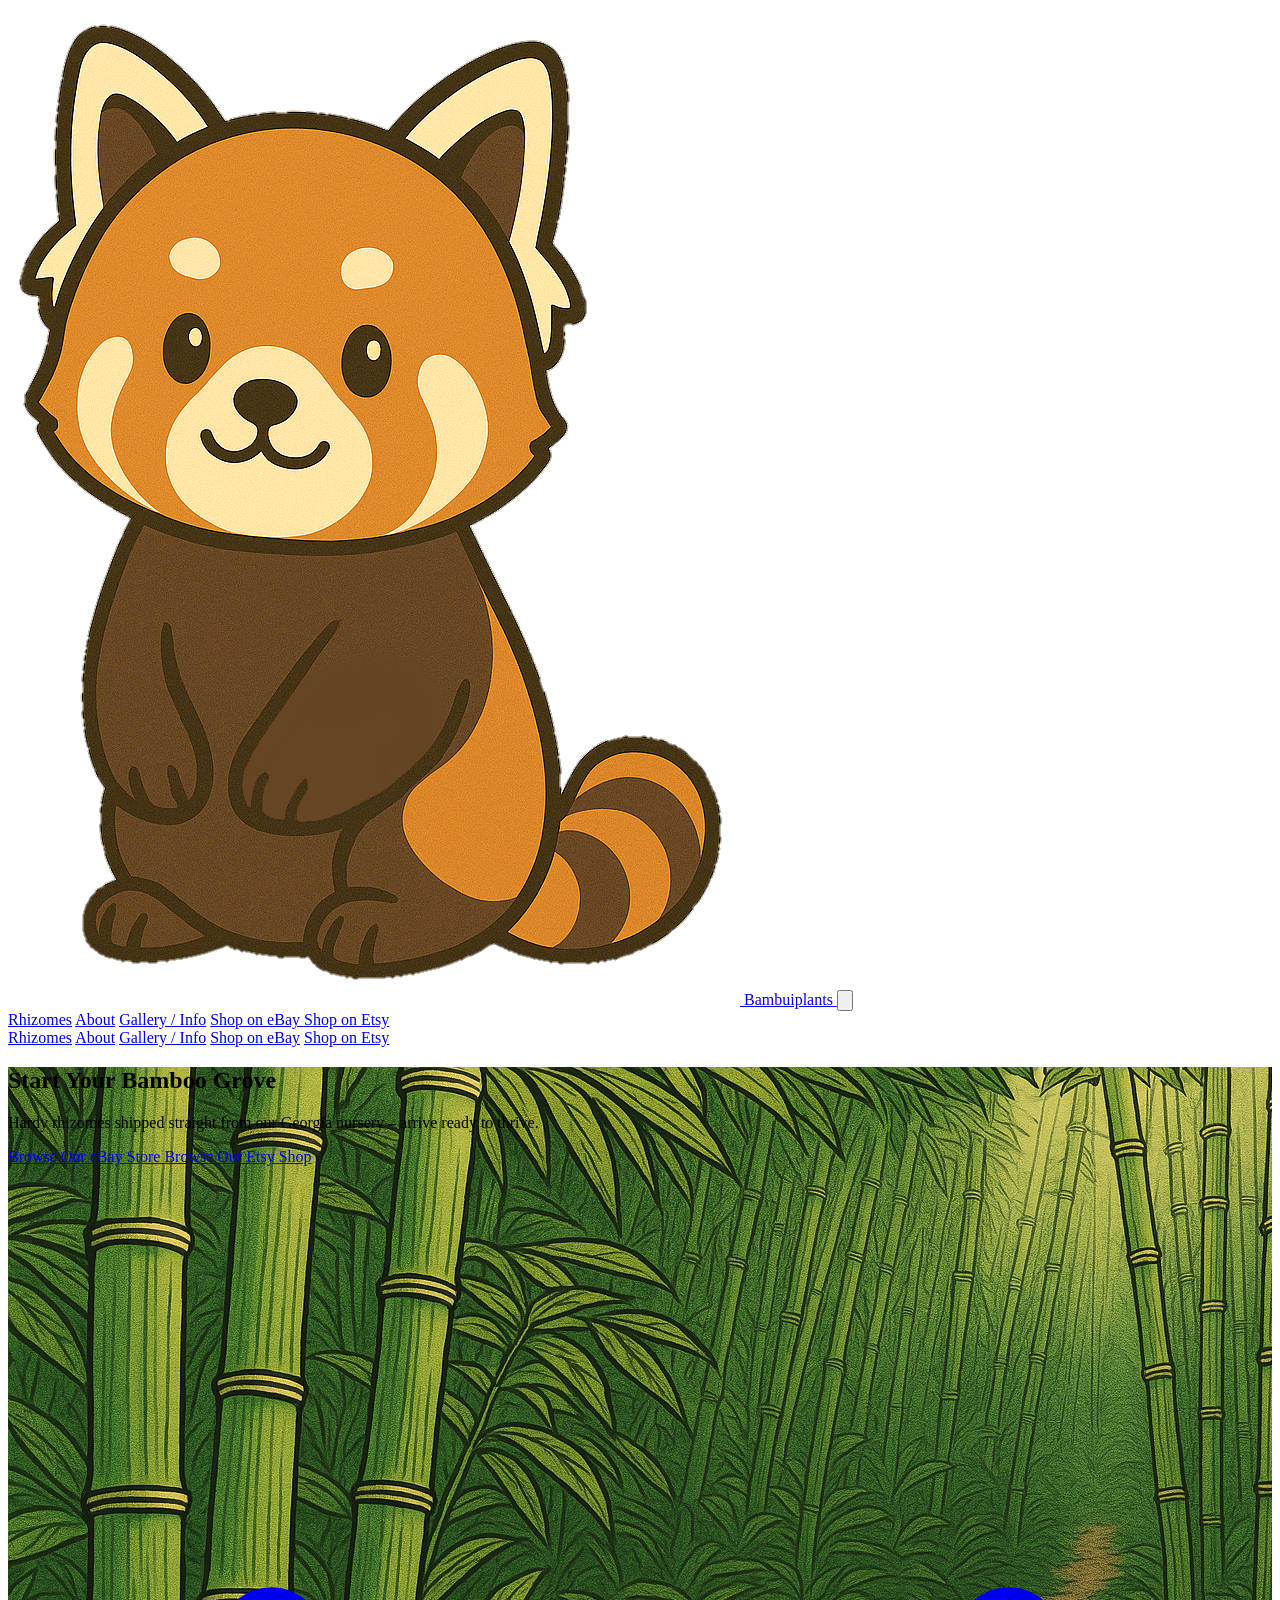
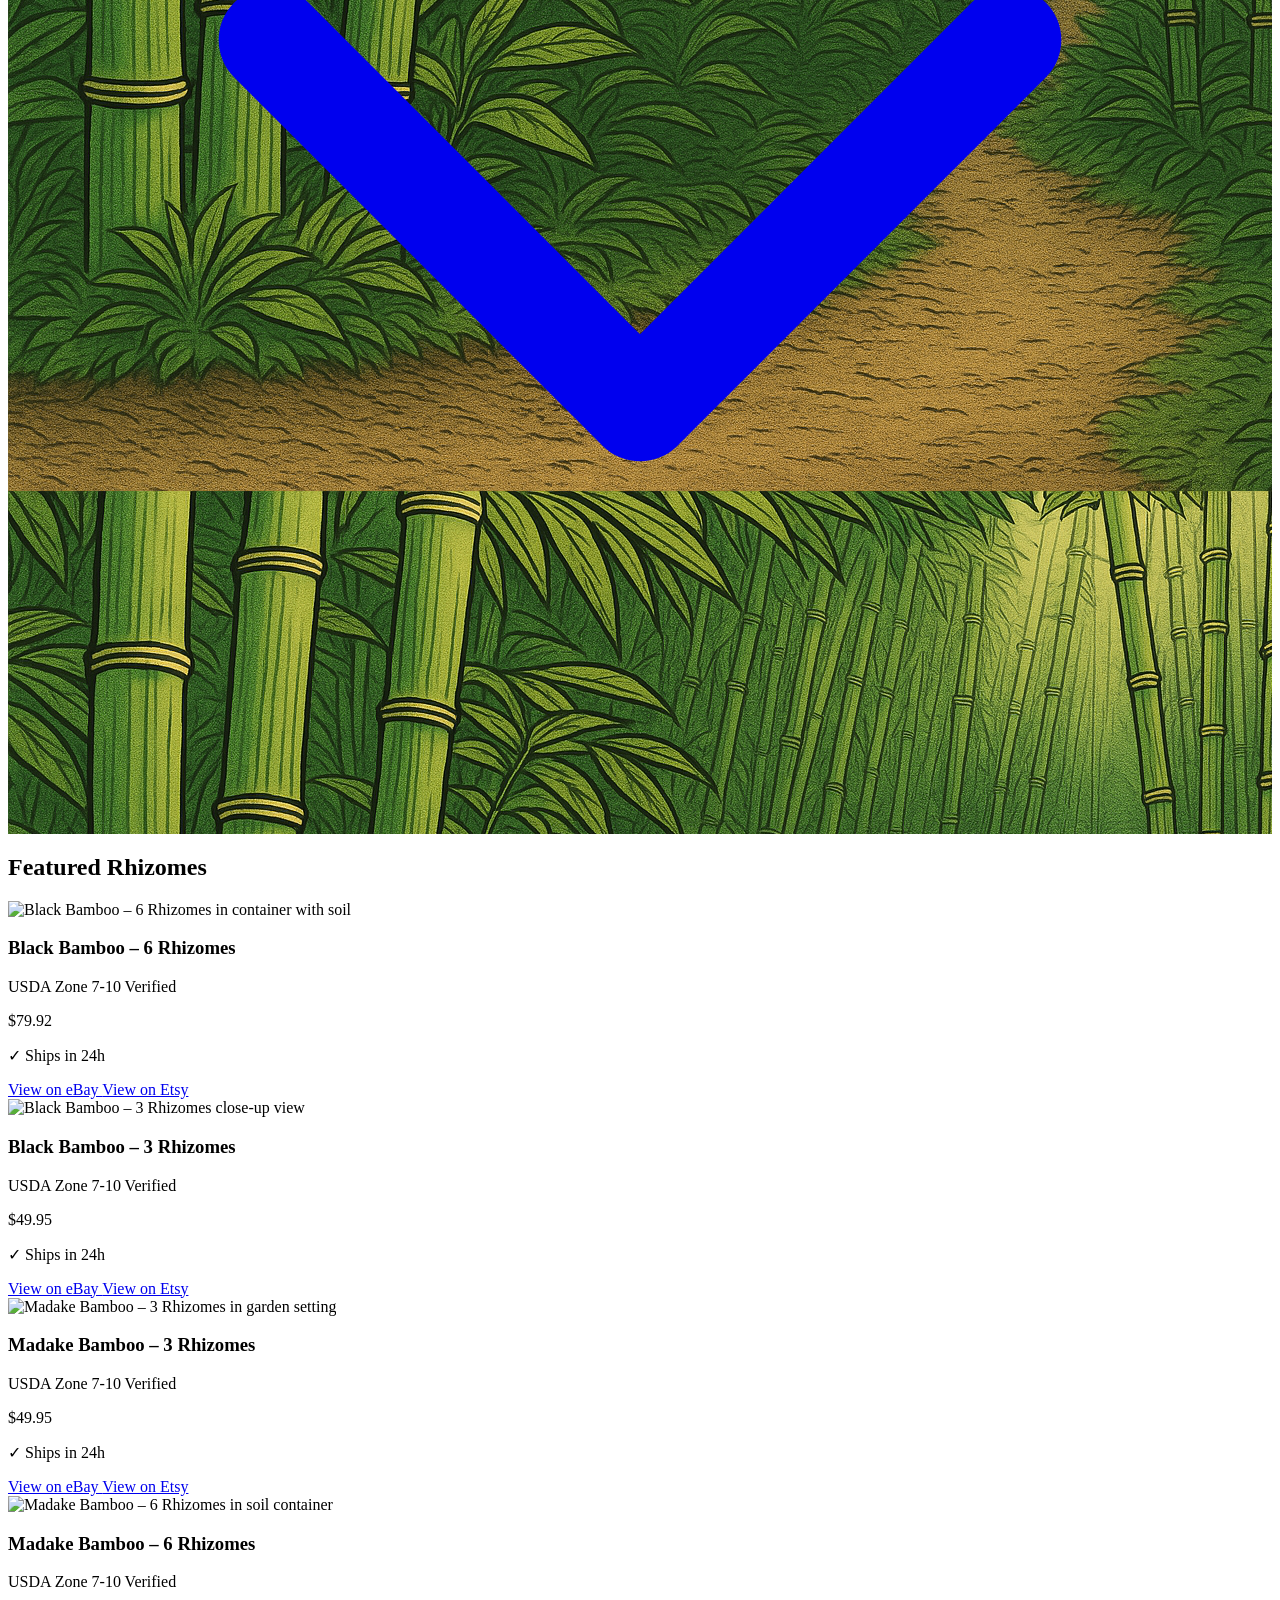
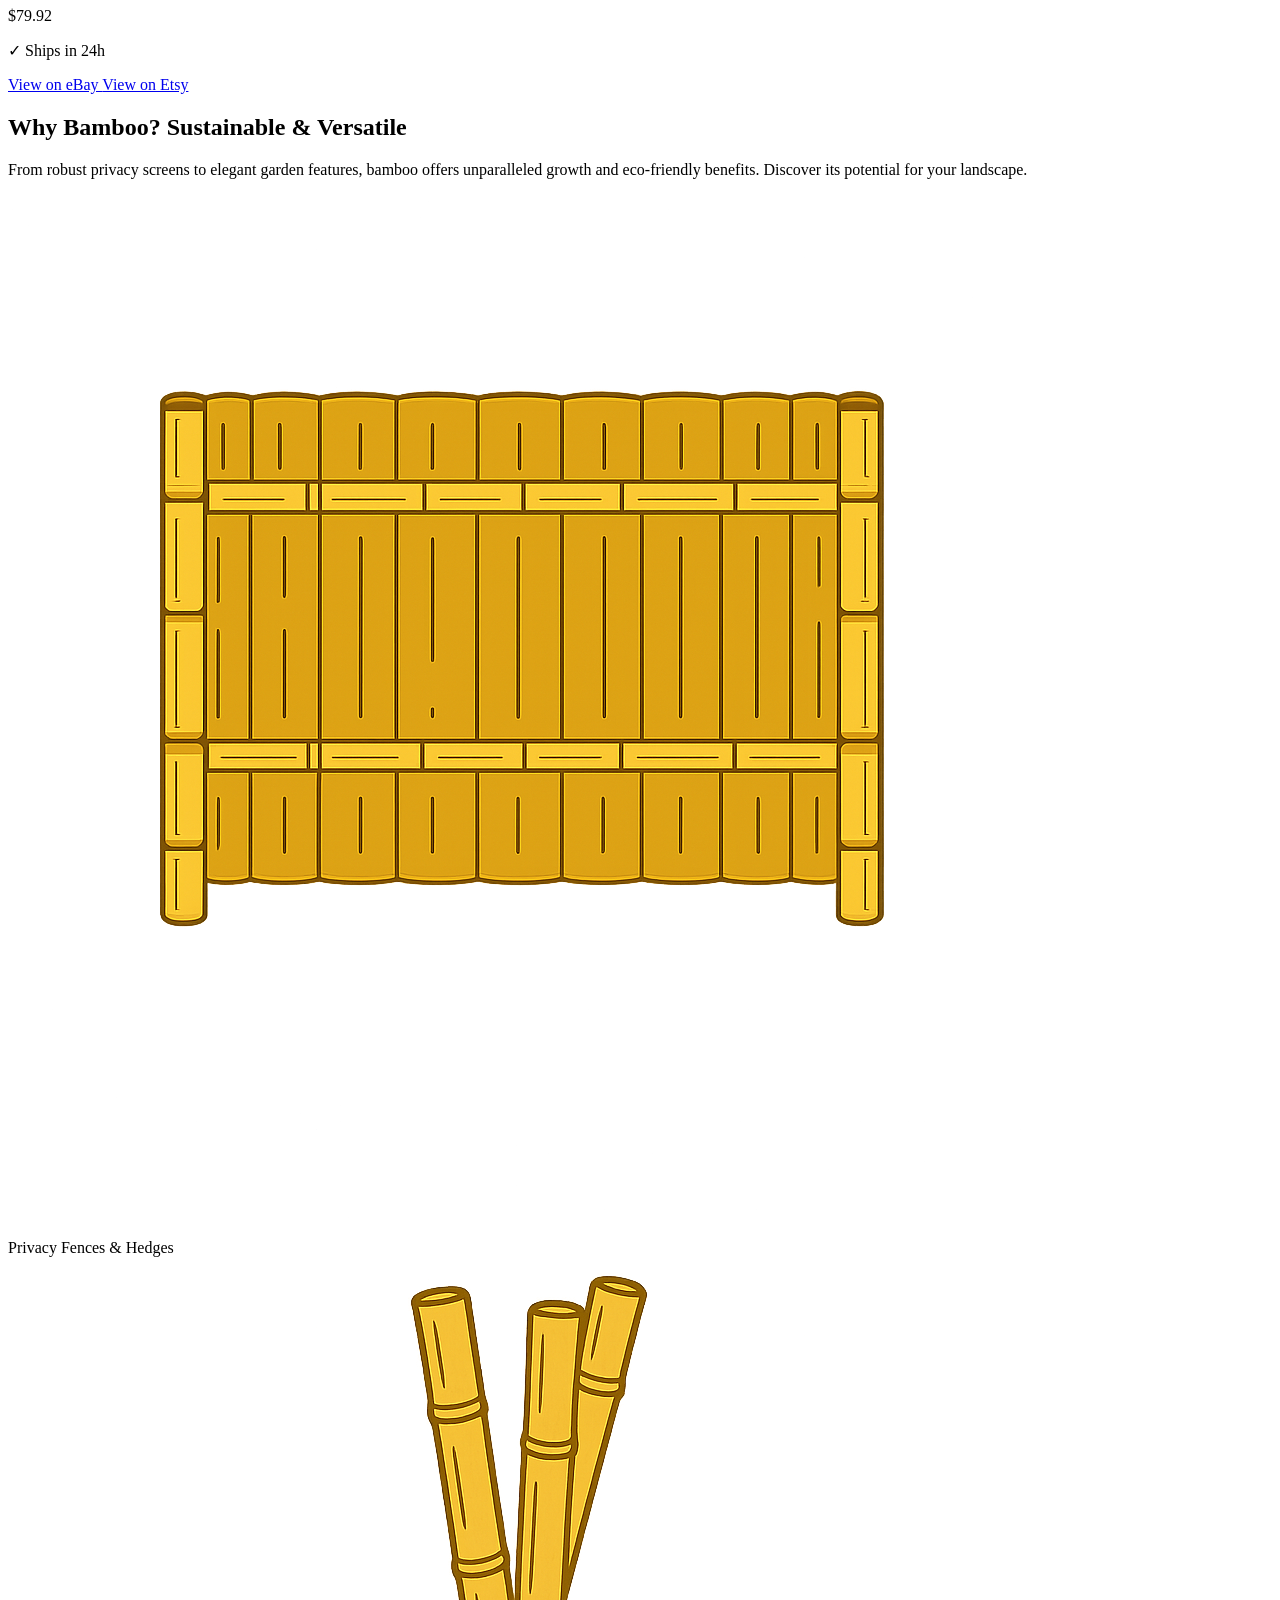
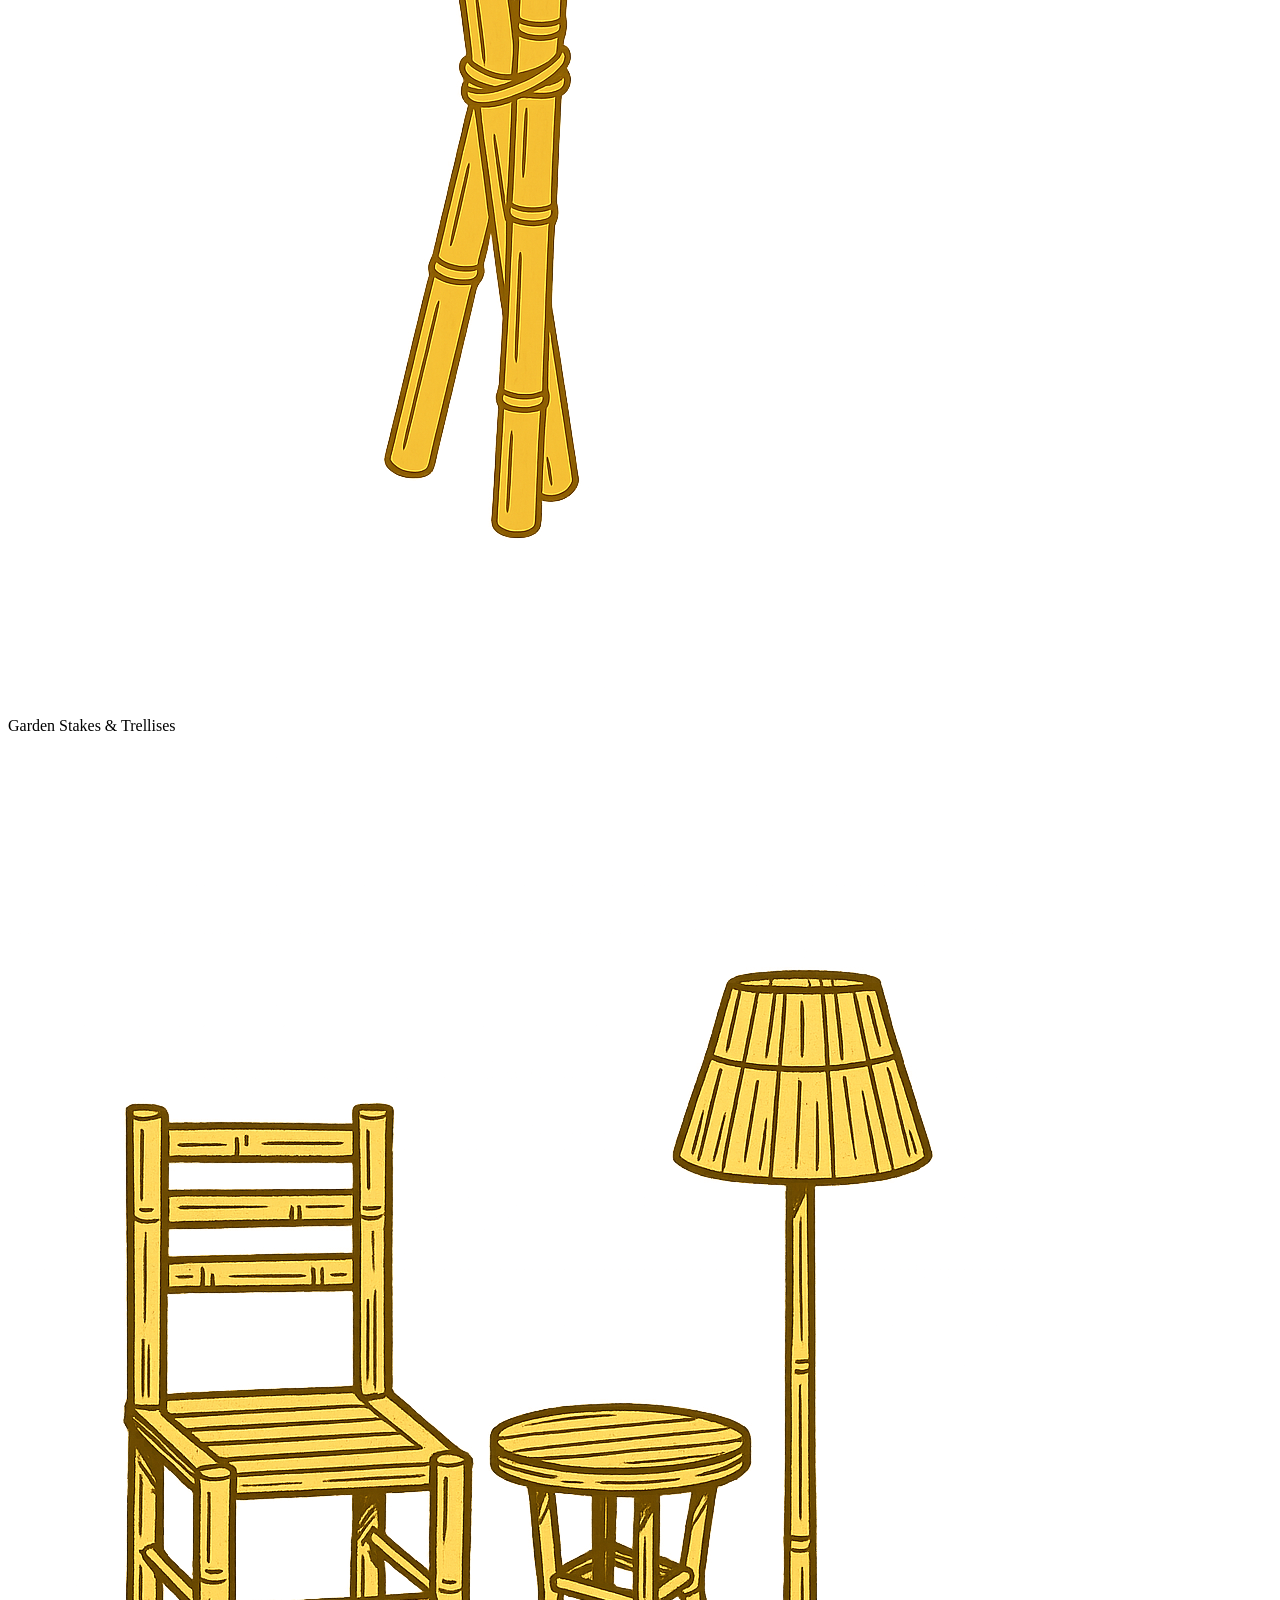
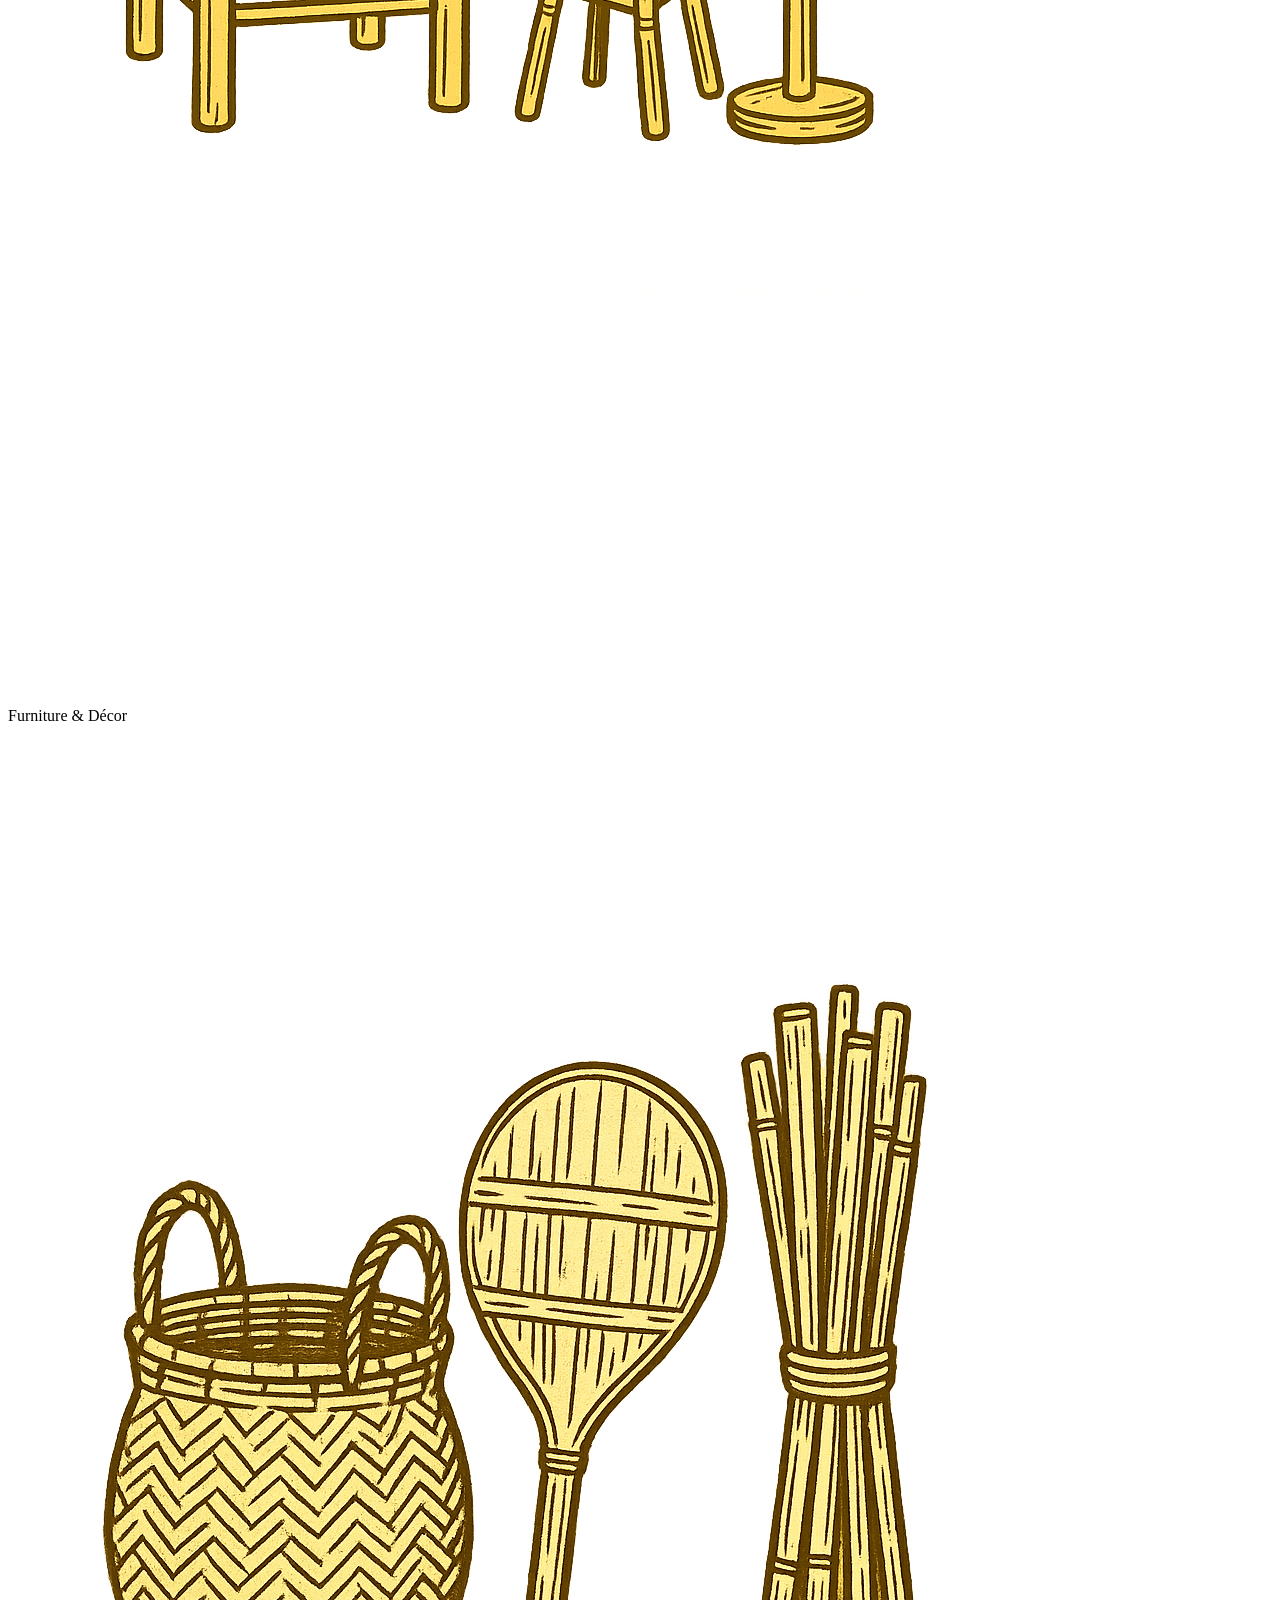
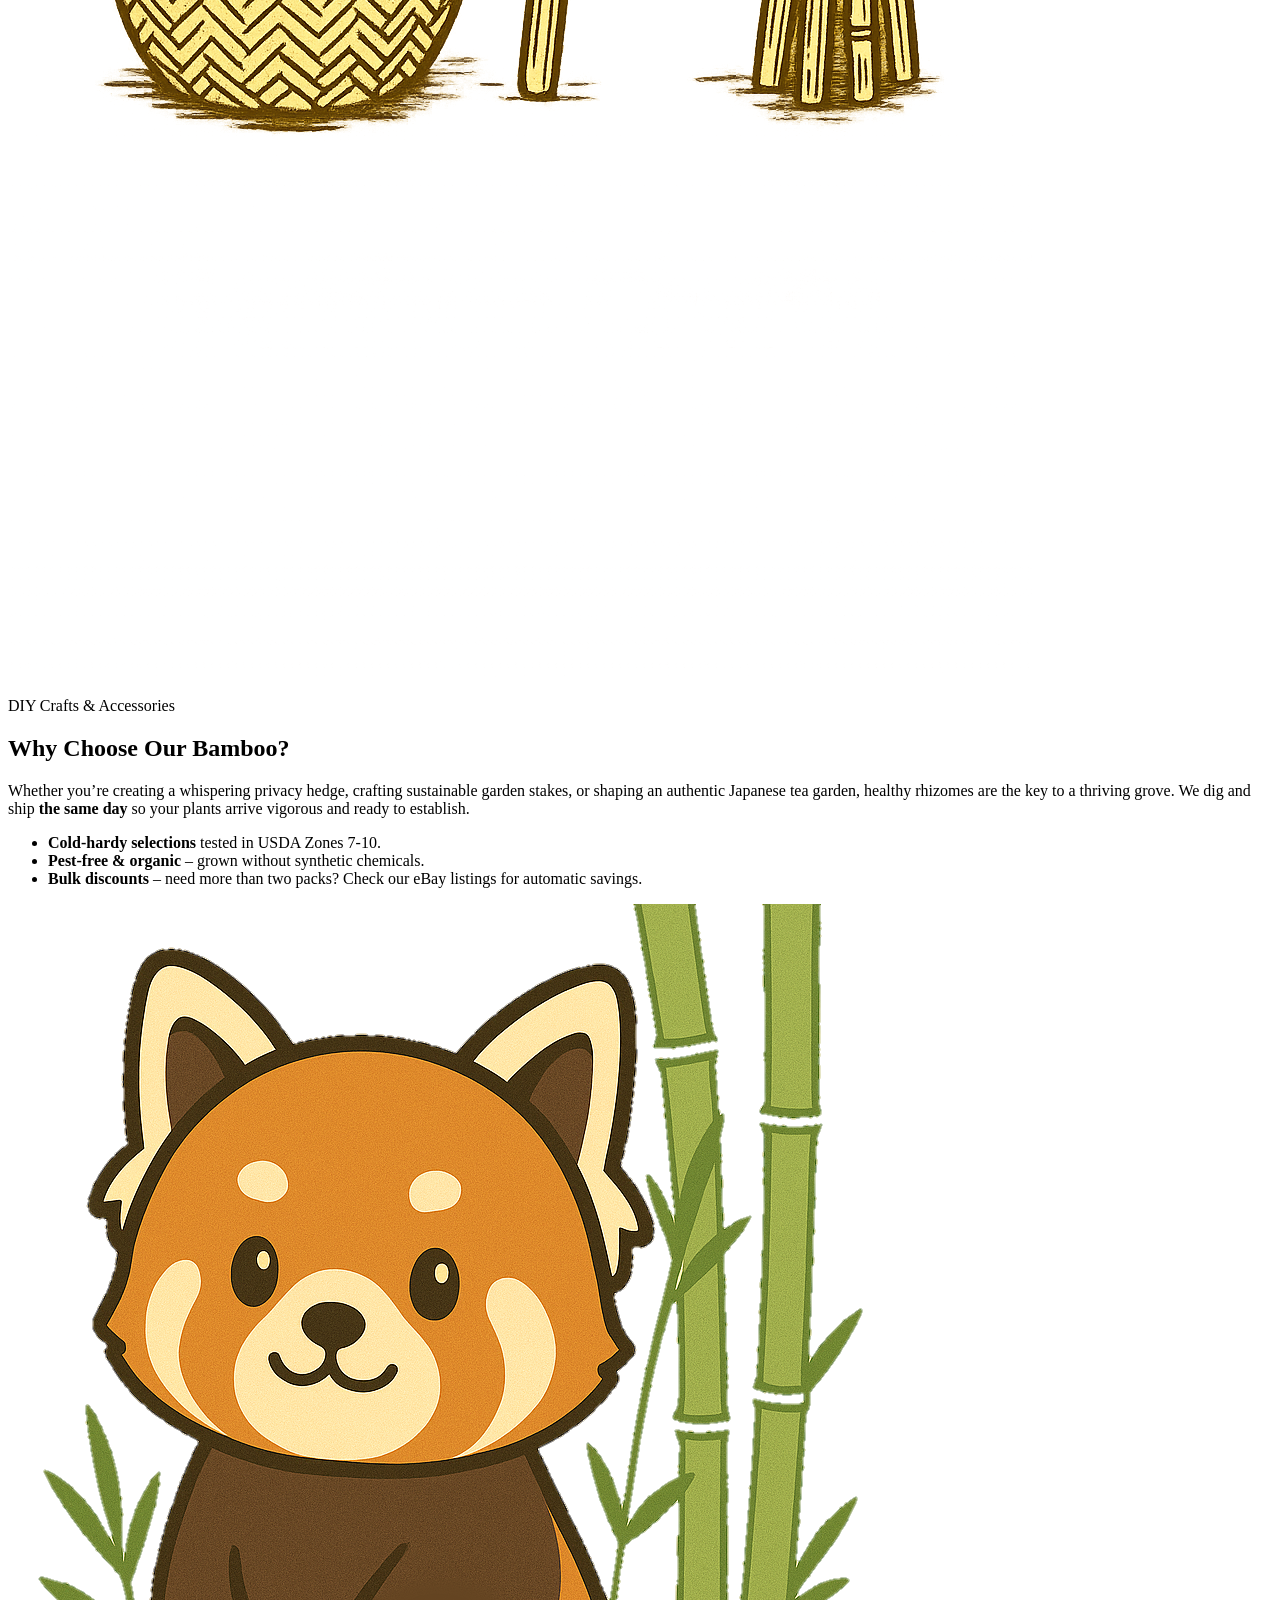
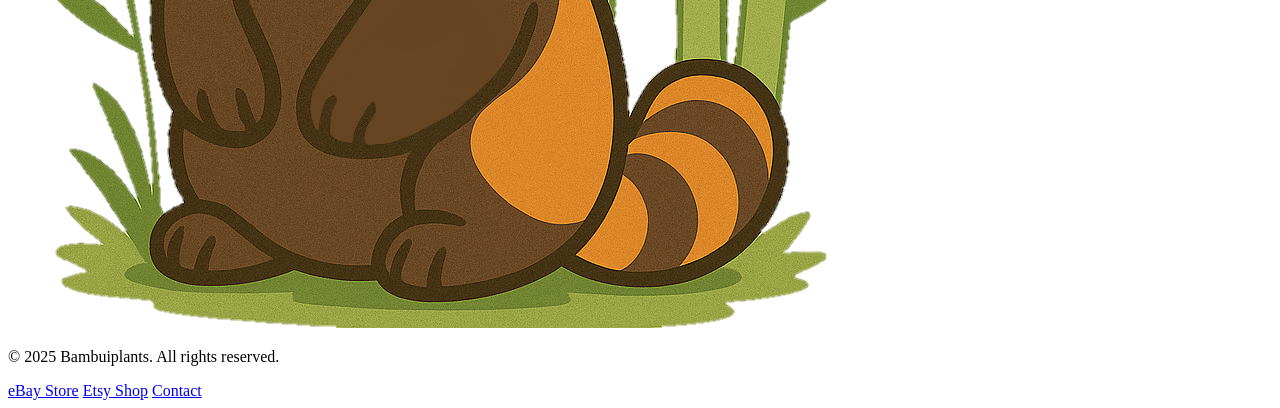
==== index.html @ 12755c75 "feat: Implement Back-to-Top, Mobile Nav, and UI/UX enhancements" ====
<!DOCTYPE html>
<html lang="en">
<head>
  <meta charset="UTF-8" />
  <meta name="viewport" content="width=device-width, initial-scale=1.0" />
  <title>Bambuiplants – Live Bamboo Rhizomes for Sale</title>
  <meta name="description" content="Buy cold-hardy Madake & Black Bamboo rhizomes direct from our Georgia nursery. Fast shipping, healthy plants, and expert growing tips." />
  <!-- Open Graph / SEO -->
  <meta property="og:title" content="Bambuiplants – Live Bamboo Plants" />
  <meta property="og:description" content="Shop our eBay store for fresh, healthy bamboo rhizomes and start your backyard grove." />
  <meta property="og:image" content="images/bamboohero.png" />
  <meta property="og:url" content="https://bambuiplants.com" />
  <!-- Tailwind CDN -->
  <script src="https://cdn.tailwindcss.com"></script>
  <!-- Google tag (gtag.js) -->
  <script async src="https://www.googletagmanager.com/gtag/js?id=G-WN4MCL9LML"></script>
  <script>
    window.dataLayer = window.dataLayer || [];
    function gtag(){dataLayer.push(arguments);}
    gtag('js', new Date());

    gtag('config', 'G-WN4MCL9LML');
  </script>
  <script type="application/ld+json">
  {
    "@context": "https://schema.org",
    "@type": "FAQPage",
    "mainEntity": [
      {
        "@type": "Question",
        "name": "What makes your bamboo selections cold-hardy?",
        "acceptedAnswer": {
          "@type": "Answer",
          "text": "Our bamboo selections are tested in USDA Zones 7-10, ensuring they can withstand cooler temperatures typical of these regions."
        }
      },
      {
        "@type": "Question",
        "name": "Is your bamboo grown organically?",
        "acceptedAnswer": {
          "@type": "Answer",
          "text": "Yes, our bamboo is pest-free and organic, grown without synthetic chemicals."
        }
      },
      {
        "@type": "Question",
        "name": "Do you offer bulk discounts?",
        "acceptedAnswer": {
          "@type": "Answer",
          "text": "Yes, if you need more than two packs, check our eBay listings for automatic savings."
        }
      },
      {
        "@type": "Question",
        "name": "How quickly do you ship?",
        "acceptedAnswer": {
          "@type": "Answer",
          "text": "We dig and ship the same day so your plants arrive vigorous and ready to establish."
        }
      }
    ]
  }
  </script>
  <style>
    html {
      scroll-behavior: smooth;
    }
    .fade-in-section {
      opacity: 0;
      transform: translateY(20px);
      transition: opacity 0.6s ease-out, transform 0.6s ease-out;
    }
    .fade-in-section.is-visible {
      opacity: 1;
      transform: translateY(0);
    }
    /* Back to Top button styles */
    #back-to-top {
      display: none;
      position: fixed;
      bottom: 2rem;
      right: 2rem;
      background: #34d399; /* green-400 */
      color: #fff;
      padding: 0.75rem;
      border-radius: 9999px;
      cursor: pointer;
      box-shadow: 0 4px 6px rgba(0,0,0,0.1);
      transition: transform 0.2s;
    }
    #back-to-top:hover {
      transform: scale(1.1);
    }
  </style>
</head>
<body class="font-sans text-gray-800">
  <!-- Header & Navigation -->
  <header class="bg-green-900 text-white">
    <div class="max-w-7xl mx-auto flex items-center justify-between px-6 py-4">
      <a href="/" class="flex items-center gap-3 hover:opacity-80 transition-opacity">
        <img src="images/bambuiplants-redpanda.png" alt="Bambuiplants Logo" class="h-10 w-auto" />
        <span class="text-2xl font-extrabold tracking-wide">Bambuiplants</span>
      </a>
      <!-- Mobile menu button -->
      <button id="mobile-menu-btn" class="md:hidden focus:outline-none">
        <svg class="h-8 w-8" xmlns="http://www.w3.org/2000/svg" fill="none" viewBox="0 0 24 24" stroke="currentColor">
          <path stroke-linecap="round" stroke-linejoin="round" stroke-width="2" d="M4 6h16M4 12h16M4 18h16" />
        </svg>
      </button>
      <nav id="nav-links" class="space-x-6 hidden md:flex">
        <a href="#products" class="hover:text-yellow-300">Rhizomes</a>
        <a href="#about" class="hover:text-yellow-300">About</a>
        <a href="#why" class="hover:text-yellow-300">Gallery / Info</a>
        <!-- eBay Store Link -->
        <a href="https://www.ebay.com/usr/bambuiplants" target="_blank" rel="noopener"
           class="inline-block bg-yellow-300 text-black px-4 py-2 rounded-lg font-semibold shadow hover:bg-yellow-400 transition transform hover:scale-105 duration-200">
          Shop on eBay
        </a>
        <!-- Etsy Shop Link -->
        <a href="https://www.etsy.com/shop/BambuiPlants" target="_blank" rel="noopener"
           class="inline-block bg-orange-500 text-white px-4 py-2 rounded-lg font-semibold shadow hover:bg-orange-600 transition transform hover:scale-105 duration-200">
          Shop on Etsy
        </a>
      </nav>
    </div>
    <!-- Mobile nav dropdown -->
    <div id="mobile-nav" class="md:hidden hidden bg-green-800">
      <a href="#products" class="block px-6 py-3 border-b border-green-700 hover:bg-green-700">Rhizomes</a>
      <a href="#about" class="block px-6 py-3 border-b border-green-700 hover:bg-green-700">About</a>
      <a href="#why" class="block px-6 py-3 border-b border-green-700 hover:bg-green-700">Gallery / Info</a>
      <a href="https://www.ebay.com/usr/bambuiplants" target="_blank" rel="noopener" class="block px-6 py-3 border-b border-green-700 hover:bg-green-700">Shop on eBay</a>
      <a href="https://www.etsy.com/shop/BambuiPlants" target="_blank" rel="noopener" class="block px-6 py-3 hover:bg-green-700">Shop on Etsy</a>
    </div>
  </header>

  <!-- Hero Banner -->
  <section class="bg-cover bg-center h-[60vh] flex items-center justify-center" style="background-image:url('images/bamboohero.png')">
    <div class="bg-black/50 p-10 rounded-2xl text-center max-w-2xl">
      <h1 class="text-4xl md:text-5xl font-bold text-white mb-4 drop-shadow-lg">Start Your Bamboo Grove</h1>
      <p class="text-lg text-slate-200 mb-8 leading-relaxed">Hardy rhizomes shipped straight from our Georgia nursery – arrive ready to thrive.</p>
      <div class="flex flex-col sm:flex-row justify-center items-center gap-4">
        <!-- eBay Store Button -->
        <a href="https://www.ebay.com/usr/bambuiplants" target="_blank" rel="noopener"
           class="bg-yellow-300 hover:bg-yellow-400 text-black font-semibold px-8 py-3 rounded-xl shadow-lg transition transform hover:scale-105 duration-200">
          Browse Our eBay Store
        </a>
        <!-- Etsy Shop Button -->
        <a href="https://www.etsy.com/shop/BambuiPlants" target="_blank" rel="noopener"
           class="bg-orange-500 hover:bg-orange-600 text-white font-semibold px-8 py-3 rounded-xl shadow-lg transition transform hover:scale-105 duration-200">
          Browse Our Etsy Shop
        </a>
      </div>
      <!-- Down arrow to Featured Rhizomes -->
      <a href="#products" class="inline-block mt-6 animate-bounce text-white">
        <svg xmlns="http://www.w3.org/2000/svg" class="h-8 w-8 mx-auto" fill="none" viewBox="0 0 24 24" stroke="currentColor">
          <path stroke-linecap="round" stroke-linejoin="round" stroke-width="2" d="M19 9l-7 7-7-7" />
        </svg>
      </a>
    </div>
  </section>

  <!-- Product Showcase -->
  <section id="products" class="py-16 fade-in-section">
    <div class="max-w-7xl mx-auto px-6">
      <h2 class="text-3xl font-bold text-center mb-12">Featured Rhizomes</h2>
      <div class="grid gap-10 sm:grid-cols-2 lg:grid-cols-4">
        <!-- Black Bamboo – 6 Rhizomes -->
        <article class="bg-white rounded-2xl shadow-lg flex flex-col overflow-hidden cursor-pointer hover:shadow-2xl hover:-translate-y-1 transition-transform duration-300 group"
                 data-href="https://www.ebay.com/itm/306266066473">
          <img src="images/black6.png" alt="Black Bamboo – 6 Rhizomes in container with soil" loading="lazy" class="h-48 w-full object-cover" />
          <div class="p-6 flex flex-col flex-1">
            <h3 class="text-xl font-semibold mb-1 group-hover:text-green-700">Black Bamboo – 6 Rhizomes</h3>
            <p class="text-sm text-gray-500 mb-2">USDA Zone 7-10 Verified</p>
            <p class="text-green-700 font-bold text-lg mb-1">$79.92</p>
            <p class="text-xs text-gray-500 mb-4 group-hover:text-green-600">✓ Ships in 24h</p>
            <div class="mt-auto flex gap-2">
              <a href="https://www.ebay.com/itm/306266066473" target="_blank" rel="noopener"
                 class="flex-1 bg-green-700 hover:bg-green-800 text-white px-3 py-2 rounded-lg text-center font-semibold transition transform hover:scale-105 duration-200">
                View on eBay
              </a>
              <a href="https://www.etsy.com/listing/1892062324/black-bamboo-rhizomes-phyllostachys" target="_blank" rel="noopener"
                 class="flex-1 bg-orange-500 hover:bg-orange-600 text-white px-3 py-2 rounded-lg text-center font-semibold transition transform hover:scale-105 duration-200">
                View on Etsy
              </a>
            </div>
          </div>
        </article>

        <!-- Black Bamboo – 3 Rhizomes -->
        <article class="bg-white rounded-2xl shadow-lg flex flex-col overflow-hidden cursor-pointer hover:shadow-2xl hover:-translate-y-1 transition-transform duration-300 group"
                 data-href="https://www.ebay.com/itm/305674538917">
          <img src="images/black3.png" alt="Black Bamboo – 3 Rhizomes close-up view" loading="lazy" class="h-48 w-full object-cover" />
          <div class="p-6 flex flex-col flex-1">
            <h3 class="text-xl font-semibold mb-1 group-hover:text-green-700">Black Bamboo – 3 Rhizomes</h3>
            <p class="text-sm text-gray-500 mb-2">USDA Zone 7-10 Verified</p>
            <p class="text-green-700 font-bold text-lg mb-1">$49.95</p>
            <p class="text-xs text-gray-500 mb-4 group-hover:text-green-600">✓ Ships in 24h</p>
            <div class="mt-auto flex gap-2">
              <a href="https://www.ebay.com/itm/305674538917" target="_blank" rel="noopener"
                 class="flex-1 bg-green-700 hover:bg-green-800 text-white px-3 py-2 rounded-lg text-center font-semibold transition transform hover:scale-105 duration-200">
                View on eBay
              </a>
              <a href="https://www.etsy.com/listing/1892062324/black-bamboo-rhizomes-phyllostachys" target="_blank" rel="noopener"
                 class="flex-1 bg-orange-500 hover:bg-orange-600 text-white px-3 py-2 rounded-lg text-center font-semibold transition transform hover:scale-105 duration-200">
                View on Etsy
              </a>
            </div>
          </div>
        </article>

        <!-- Madake Bamboo – 3 Rhizomes -->
        <article class="bg-white rounded-2xl shadow-lg flex flex-col overflow-hidden cursor-pointer hover:shadow-2xl hover:-translate-y-1 transition-transform duration-300 group"
                 data-href="https://www.ebay.com/itm/305827288944">
          <img src="images/madake3.png" alt="Madake Bamboo – 3 Rhizomes in garden setting" loading="lazy" class="h-48 w-full object-cover" />
          <div class="p-6 flex flex-col flex-1">
            <h3 class="text-xl font-semibold mb-1 group-hover:text-green-700">Madake Bamboo – 3 Rhizomes</h3>
            <p class="text-sm text-gray-500 mb-2">USDA Zone 7-10 Verified</p>
            <p class="text-green-700 font-bold text-lg mb-1">$49.95</p>
            <p class="text-xs text-gray-500 mb-4 group-hover:text-green-600">✓ Ships in 24h</p>
            <div class="mt-auto flex gap-2">
              <a href="https://www.ebay.com/itm/305827288944" target="_blank" rel="noopener"
                 class="flex-1 bg-green-700 hover:bg-green-800 text-white px-3 py-2 rounded-lg text-center font-semibold transition transform hover:scale-105 duration-200">
                View on eBay
              </a>
              <a href="https://www.etsy.com/listing/1906264877/madake-bamboo-rhizomes-phyllostachys" target="_blank" rel="noopener"
                 class="flex-1 bg-orange-500 hover:bg-orange-600 text-white px-3 py-2 rounded-lg text-center font-semibold transition transform hover:scale-105 duration-200">
                View on Etsy
              </a>
            </div>
          </div>
        </article>

        <!-- Madake Bamboo – 6 Rhizomes -->
        <article class="bg-white rounded-2xl shadow-lg flex flex-col overflow-hidden cursor-pointer hover:shadow-2xl hover:-translate-y-1 transition-transform duration-300 group"
                 data-href="https://www.ebay.com/itm/305675070872">
          <img src="images/madake6.png" alt="Madake Bamboo – 6 Rhizomes in soil container" loading="lazy" class="h-48 w-full object-cover" />
          <div class="p-6 flex flex-col flex-1">
            <h3 class="text-xl font-semibold mb-1 group-hover:text-green-700">Madake Bamboo – 6 Rhizomes</h3>
            <p class="text-sm text-gray-500 mb-2">USDA Zone 7-10 Verified</p>
            <p class="text-green-700 font-bold text-lg mb-1">$79.92</p>
            <p class="text-xs text-gray-500 mb-4 group-hover:text-green-600">✓ Ships in 24h</p>
            <div class="mt-auto flex gap-2">
              <a href="https://www.ebay.com/itm/305675070872" target="_blank" rel="noopener"
                 class="flex-1 bg-green-700 hover:bg-green-800 text-white px-3 py-2 rounded-lg text-center font-semibold transition transform hover:scale-105 duration-200">
                View on eBay
              </a>
              <a href="https://www.etsy.com/listing/1906264877/madake-bamboo-rhizomes-phyllostachys" target="_blank" rel="noopener"
                 class="flex-1 bg-orange-500 hover:bg-orange-600 text-white px-3 py-2 rounded-lg text-center font-semibold transition transform hover:scale-105 duration-200">
                View on Etsy
              </a>
            </div>
          </div>
        </article>
      </div>
    </div>
  </section>

  <!-- Why Bamboo? / Use-Case Gallery -->
  <section id="why" class="bg-green-50 py-16 fade-in-section">
    <div class="max-w-7xl mx-auto px-6">
      <h2 class="text-3xl font-bold text-center mb-12">Why Bamboo? Sustainable & Versatile</h2>
      <p class="text-center text-lg text-gray-700 mb-10 max-w-3xl mx-auto leading-relaxed">From robust privacy screens to elegant garden features, bamboo offers unparalleled growth and eco-friendly benefits. Discover its potential for your landscape.</p>
      <div class="grid grid-cols-1 sm:grid-cols-2 lg:grid-cols-4 gap-8 text-center">
        <div class="flex flex-col items-center">
          <img src="images/fence.png" alt="Bamboo Privacy Fences & Hedges example" loading="lazy" class="rounded-xl shadow-md mb-4 w-48 h-48 object-contain" />
          <p class="mt-2">Privacy Fences & Hedges</p>
        </div>
        <div class="flex flex-col items-center">
          <img src="images/stakes.png" alt="Bamboo Garden Stakes & Trellises example" loading="lazy" class="rounded-xl shadow-md mb-4 w-48 h-48 object-contain" />
          <p class="mt-2">Garden Stakes & Trellises</p>
        </div>
        <div class="flex flex-col items-center">
          <img src="images/furniture.png" alt="Bamboo Furniture & Home Décor example" loading="lazy" class="rounded-xl shadow-md mb-4 w-48 h-48 object-contain" />
          <p class="mt-2">Furniture & Décor</p>
        </div>
        <div class="flex flex-col items-center">
          <img src="images/crafts.png" alt="Bamboo DIY Crafts & Accessories example" loading="lazy" class="rounded-xl shadow-md mb-4 w-48 h-48 object-contain" />
          <p class="mt-2">DIY Crafts & Accessories</p>
        </div>
      </div>
    </div>
  </section>

  <!-- About / SEO Section -->
  <section id="about" class="py-12 md:py-20 bg-slate-50 fade-in-section">
    <div class="max-w-4xl mx-auto px-6">
      <h2 class="text-3xl font-bold text-center text-green-800 mb-10">Why Choose Our Bamboo?</h2>
      
      <div class="md:flex md:items-start md:gap-8">
        <div>
          <p class="leading-relaxed">Whether you’re creating a whispering privacy hedge, crafting sustainable garden stakes, or shaping an authentic Japanese tea garden, healthy rhizomes are the key to a thriving grove. We dig and ship <strong>the same day</strong> so your plants arrive vigorous and ready to establish.</p>
          <ul class="list-disc pl-6 space-y-2 mt-4 leading-relaxed">
            <li><strong>Cold-hardy selections</strong> tested in USDA Zones 7-10.</li>
            <li><strong>Pest-free & organic</strong> – grown without synthetic chemicals.</li>
            <li><strong>Bulk discounts</strong> – need more than two packs? Check our eBay listings for automatic savings.</li>
          </ul>
        </div>
        <img src="images/red-panda-bamboo.png" alt="Cute red panda with bamboo planting rhizomes" loading="lazy" class="w-40 h-auto rounded-lg mt-6 md:mt-0" />
      </div>
    </div>
  </section>

  <!-- Footer -->
  <footer class="bg-green-900 text-white py-8">
    <div class="max-w-7xl mx-auto px-6 flex flex-col sm:flex-row justify-between items-center gap-4">
      <p>&copy; 2025 Bambuiplants. All rights reserved.</p>
      <div class="space-x-6">
        <a href="https://www.ebay.com/usr/bambuiplants" target="_blank" rel="noopener" class="underline">eBay Store</a>
        <a href="https://www.etsy.com/shop/BambuiPlants" target="_blank" rel="noopener" class="underline">Etsy Shop</a>
        <a href="mailto:bambuiplants@gmail.com" class="underline">Contact</a>
      </div>
    </div>
  </footer>

  <!-- Back to Top Button -->
  <button id="back-to-top" aria-label="Back to Top">
    <!-- Up arrow icon -->
    <svg xmlns="http://www.w3.org/2000/svg" class="h-6 w-6 mx-auto" fill="none" viewBox="0 0 24 24" stroke="currentColor">
      <path stroke-linecap="round" stroke-linejoin="round" stroke-width="2" d="M5 15l7-7 7 7" />
    </svg>
  </button>

  <script>
    // Mobile menu toggle
    const mobileMenuBtn = document.getElementById('mobile-menu-btn');
    const mobileNav = document.getElementById('mobile-nav');
    mobileMenuBtn.addEventListener('click', () => {
      mobileNav.classList.toggle('hidden');
    });

    // Back to Top functionality
    const backToTopBtn = document.getElementById('back-to-top');
    window.addEventListener('scroll', () => {
      if (window.scrollY > 300) {
        backToTopBtn.style.display = 'block';
      } else {
        backToTopBtn.style.display = 'none';
      }
    });
    backToTopBtn.addEventListener('click', () => {
      window.scrollTo({ top: 0, behavior: 'smooth' });
    });

    document.addEventListener('DOMContentLoaded', function() {
      const sections = document.querySelectorAll('.fade-in-section');
      const options = {
        root: null,
        rootMargin: '0px',
        threshold: 0.1
      };

      const observer = new IntersectionObserver(function(entries) {
        entries.forEach(entry => {
          if (entry.isIntersecting) {
            entry.target.classList.add('is-visible');
          }
        });
      }, options);

      sections.forEach(section => {
        observer.observe(section);
      });

      // Make product cards clickable
      const productCards = document.querySelectorAll('article[data-href]');
      productCards.forEach(card => {
        card.addEventListener('click', function(event) {
          if (event.target.tagName.toLowerCase() === 'a') {
            return;
          }
          window.open(this.dataset.href, '_blank');
        });
      });
    });
  </script>
</body>
</html>
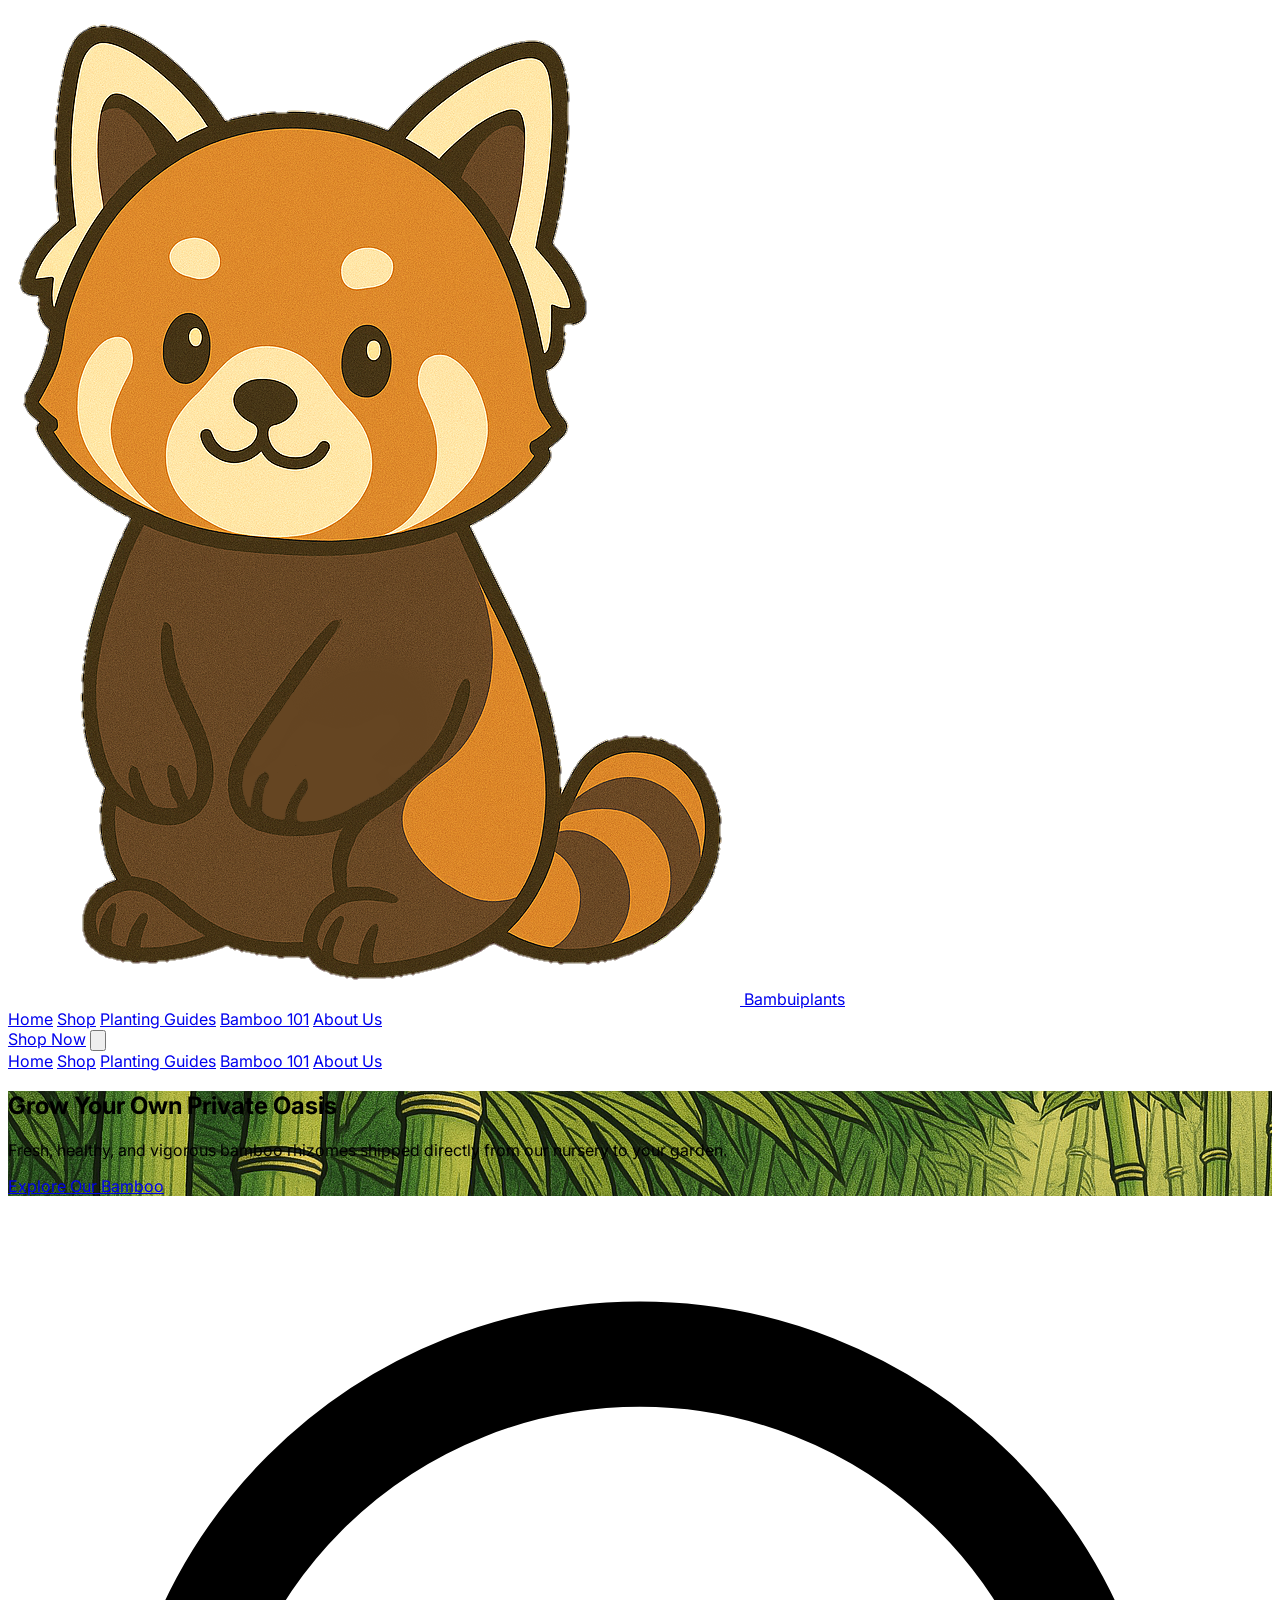
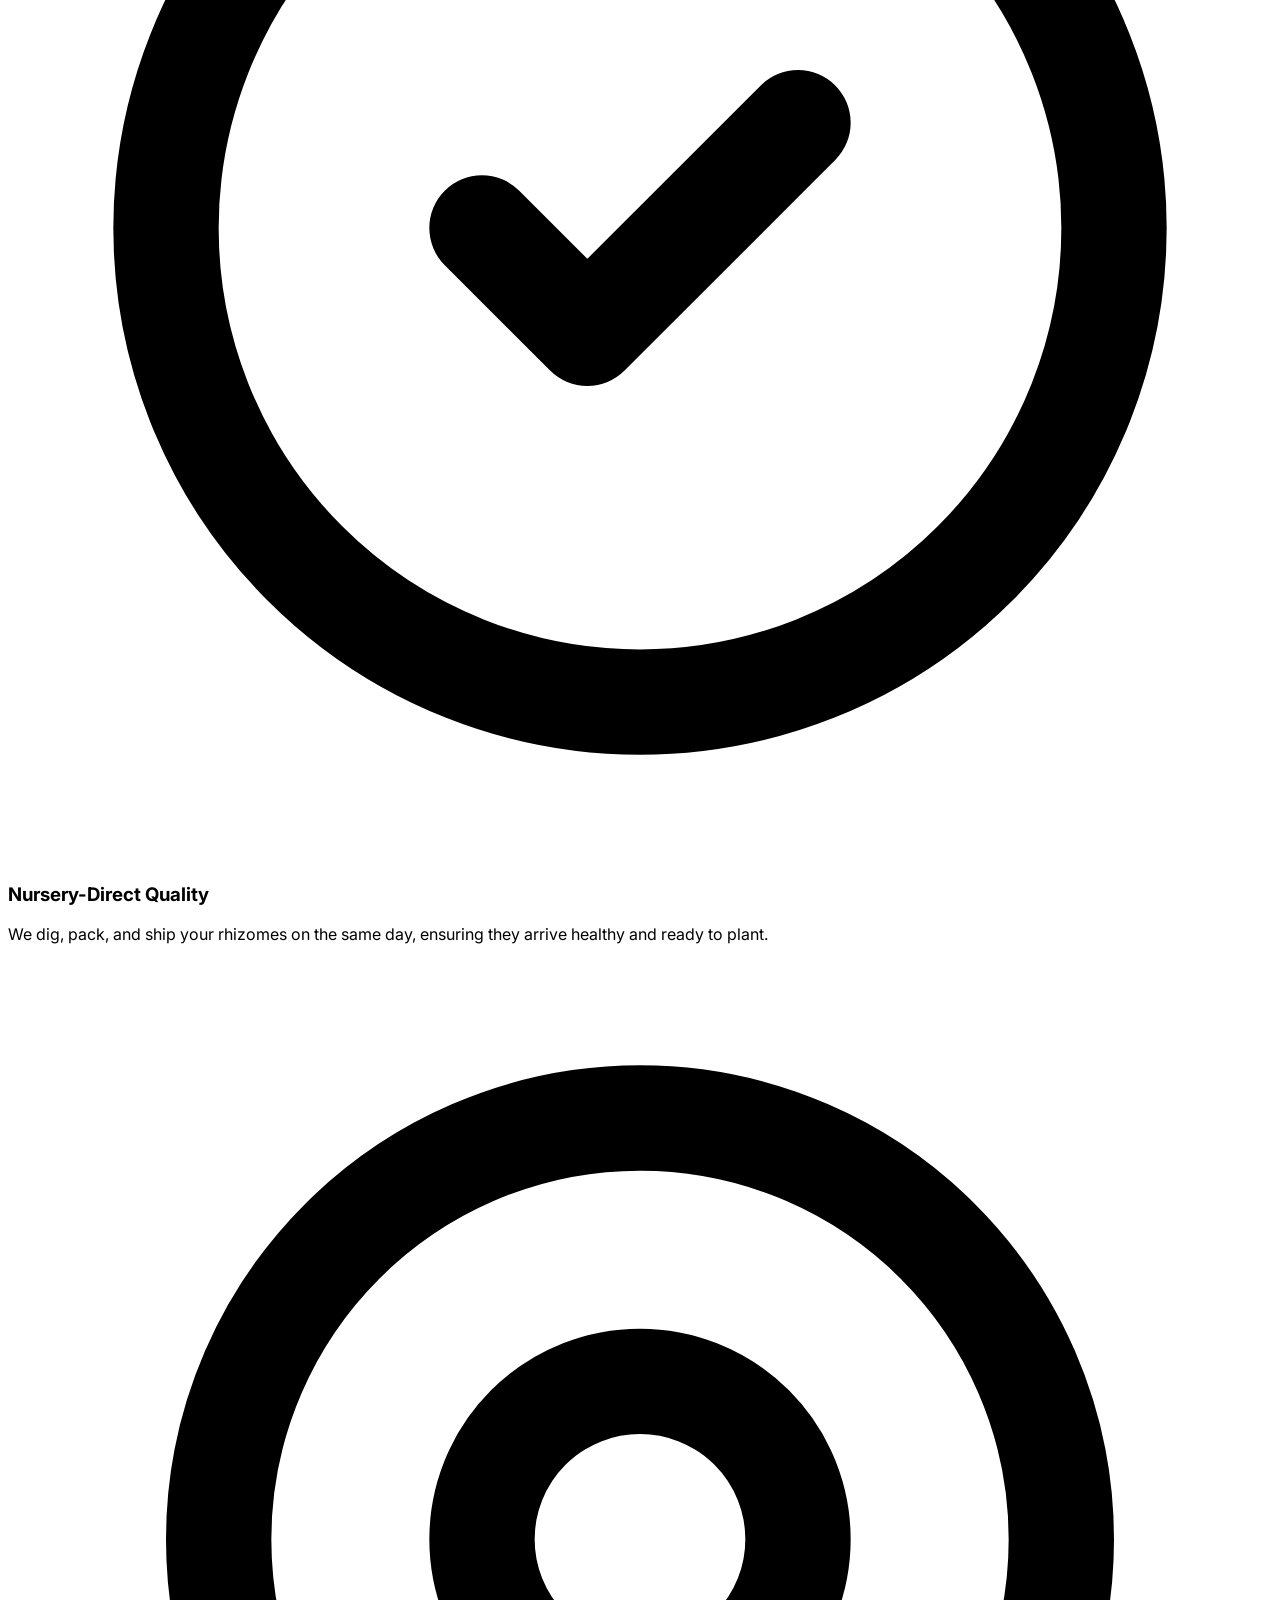
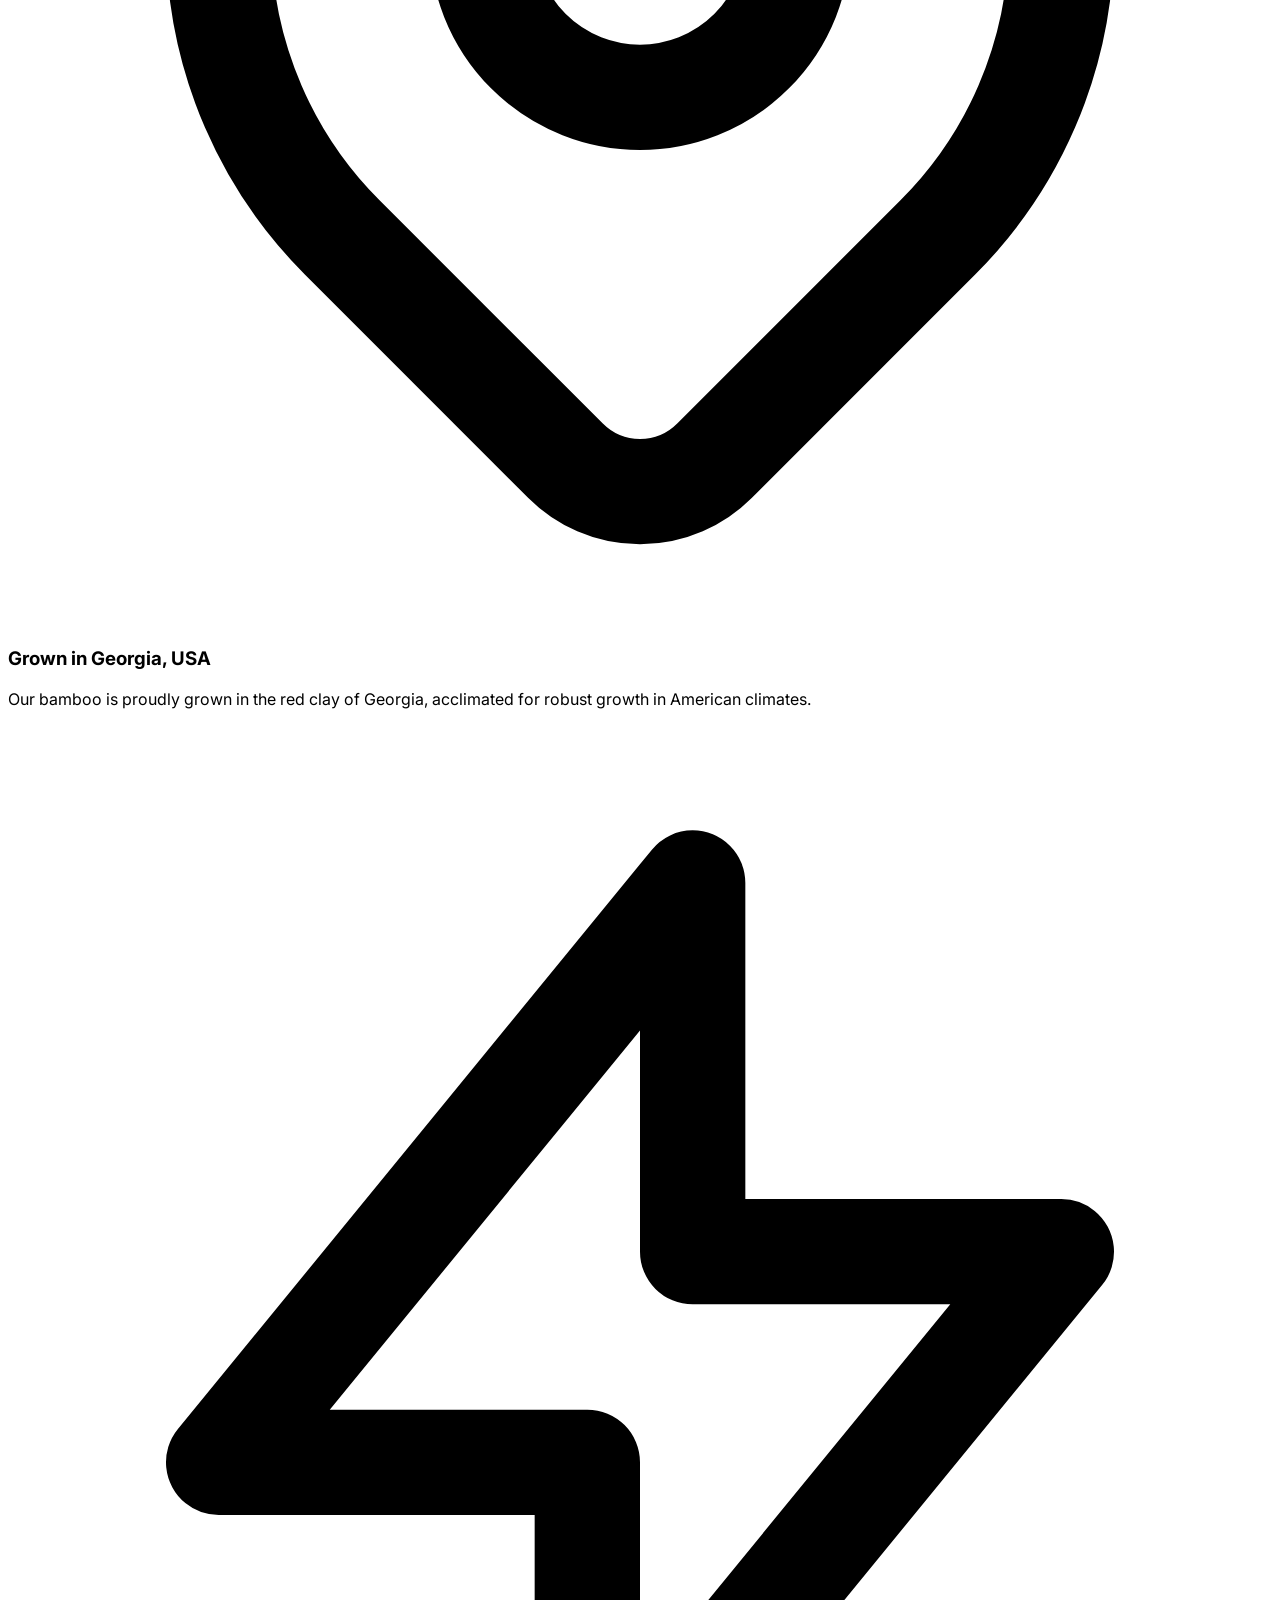
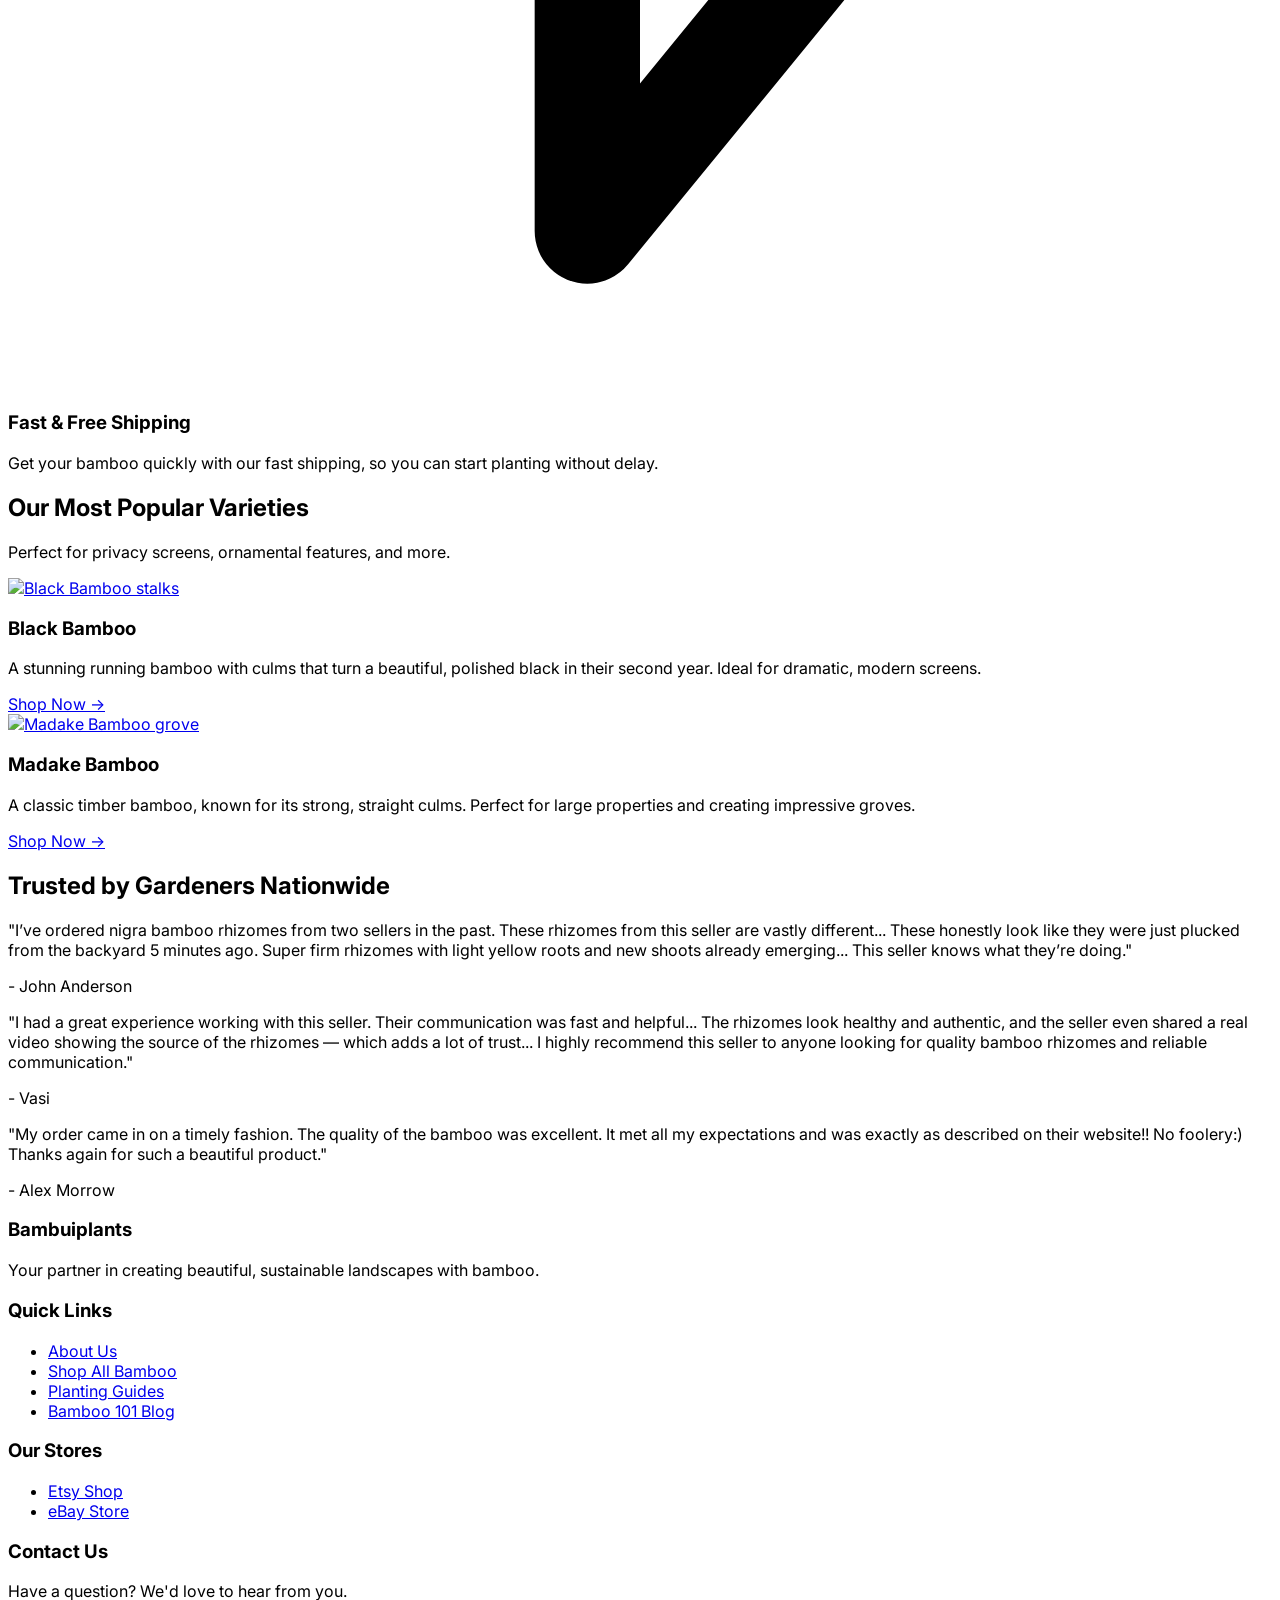
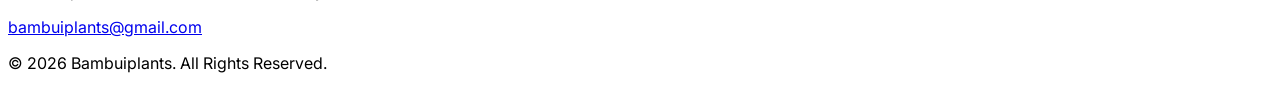
==== commit 10f0aabd: "feat: Complete website redesign and content update" ====
--- a/index.html
+++ b/index.html
@@ -1,377 +1,210 @@
 <!DOCTYPE html>
-<html lang="en">
+<html lang="en" class="scroll-smooth">
 <head>
-  <meta charset="UTF-8" />
-  <meta name="viewport" content="width=device-width, initial-scale=1.0" />
-  <title>Bambuiplants – Live Bamboo Rhizomes for Sale</title>
-  <meta name="description" content="Buy cold-hardy Madake & Black Bamboo rhizomes direct from our Georgia nursery. Fast shipping, healthy plants, and expert growing tips." />
-  <!-- Open Graph / SEO -->
-  <meta property="og:title" content="Bambuiplants – Live Bamboo Plants" />
-  <meta property="og:description" content="Shop our eBay store for fresh, healthy bamboo rhizomes and start your backyard grove." />
-  <meta property="og:image" content="images/bamboohero.png" />
-  <meta property="og:url" content="https://bambuiplants.com" />
-  <!-- Tailwind CDN -->
-  <script src="https://cdn.tailwindcss.com"></script>
-  <!-- Google tag (gtag.js) -->
-  <script async src="https://www.googletagmanager.com/gtag/js?id=G-WN4MCL9LML"></script>
-  <script>
-    window.dataLayer = window.dataLayer || [];
-    function gtag(){dataLayer.push(arguments);}
-    gtag('js', new Date());
-
-    gtag('config', 'G-WN4MCL9LML');
-  </script>
-  <script type="application/ld+json">
-  {
-    "@context": "https://schema.org",
-    "@type": "FAQPage",
-    "mainEntity": [
-      {
-        "@type": "Question",
-        "name": "What makes your bamboo selections cold-hardy?",
-        "acceptedAnswer": {
-          "@type": "Answer",
-          "text": "Our bamboo selections are tested in USDA Zones 7-10, ensuring they can withstand cooler temperatures typical of these regions."
-        }
-      },
-      {
-        "@type": "Question",
-        "name": "Is your bamboo grown organically?",
-        "acceptedAnswer": {
-          "@type": "Answer",
-          "text": "Yes, our bamboo is pest-free and organic, grown without synthetic chemicals."
-        }
-      },
-      {
-        "@type": "Question",
-        "name": "Do you offer bulk discounts?",
-        "acceptedAnswer": {
-          "@type": "Answer",
-          "text": "Yes, if you need more than two packs, check our eBay listings for automatic savings."
-        }
-      },
-      {
-        "@type": "Question",
-        "name": "How quickly do you ship?",
-        "acceptedAnswer": {
-          "@type": "Answer",
-          "text": "We dig and ship the same day so your plants arrive vigorous and ready to establish."
-        }
-      }
-    ]
-  }
-  </script>
-  <style>
-    html {
-      scroll-behavior: smooth;
-    }
-    .fade-in-section {
-      opacity: 0;
-      transform: translateY(20px);
-      transition: opacity 0.6s ease-out, transform 0.6s ease-out;
-    }
-    .fade-in-section.is-visible {
-      opacity: 1;
-      transform: translateY(0);
-    }
-    /* Back to Top button styles */
-    #back-to-top {
-      display: none;
-      position: fixed;
-      bottom: 2rem;
-      right: 2rem;
-      background: #34d399; /* green-400 */
-      color: #fff;
-      padding: 0.75rem;
-      border-radius: 9999px;
-      cursor: pointer;
-      box-shadow: 0 4px 6px rgba(0,0,0,0.1);
-      transition: transform 0.2s;
-    }
-    #back-to-top:hover {
-      transform: scale(1.1);
-    }
-  </style>
+    <meta charset="UTF-8" />
+    <meta name="viewport" content="width=device-width, initial-scale=1.0" />
+    <title>Bambuiplants - High-Quality Bamboo Rhizomes for Your Garden</title>
+    <meta name="description" content="Discover premium, cold-hardy bamboo rhizomes from our family-run nursery in Georgia. We offer fast shipping on running and clumping bamboo for privacy screens, landscaping, and more." />
+    <script src="https://cdn.tailwindcss.com"></script>
+    <link rel="preconnect" href="https://fonts.googleapis.com">
+    <link rel="preconnect" href="https://fonts.gstatic.com" crossorigin>
+    <link href="https://fonts.googleapis.com/css2?family=Inter:wght@400;600;700&display=swap" rel="stylesheet">
+    <!-- Google tag (gtag.js) -->
+    <script async src="https://www.googletagmanager.com/gtag/js?id=G-WN4MCL9LML"></script>
+    <script>
+      window.dataLayer = window.dataLayer || [];
+      function gtag(){dataLayer.push(arguments);}
+      gtag('js', new Date());
+      gtag('config', 'G-WN4MCL9LML');
+    </script>
+    <style>
+        body { font-family: 'Inter', sans-serif; }
+        .nav-link { position: relative; }
+        .nav-link::after { content: ''; position: absolute; width: 0; height: 2px; bottom: -4px; left: 50%; background-color: #22c55e; transition: all 0.3s ease-in-out; transform: translateX(-50%); }
+        .nav-link:hover::after { width: 100%; }
+        .feature-card:hover { transform: translateY(-5px); box-shadow: 0 10px 15px -3px rgba(0, 0, 0, 0.1), 0 4px 6px -2px rgba(0, 0, 0, 0.05); }
+    </style>
 </head>
-<body class="font-sans text-gray-800">
-  <!-- Header & Navigation -->
-  <header class="bg-green-900 text-white">
-    <div class="max-w-7xl mx-auto flex items-center justify-between px-6 py-4">
-      <a href="/" class="flex items-center gap-3 hover:opacity-80 transition-opacity">
-        <img src="images/bambuiplants-redpanda.png" alt="Bambuiplants Logo" class="h-10 w-auto" />
-        <span class="text-2xl font-extrabold tracking-wide">Bambuiplants</span>
-      </a>
-      <!-- Mobile menu button -->
-      <button id="mobile-menu-btn" class="md:hidden focus:outline-none">
-        <svg class="h-8 w-8" xmlns="http://www.w3.org/2000/svg" fill="none" viewBox="0 0 24 24" stroke="currentColor">
-          <path stroke-linecap="round" stroke-linejoin="round" stroke-width="2" d="M4 6h16M4 12h16M4 18h16" />
-        </svg>
-      </button>
-      <nav id="nav-links" class="space-x-6 hidden md:flex">
-        <a href="#products" class="hover:text-yellow-300">Rhizomes</a>
-        <a href="#about" class="hover:text-yellow-300">About</a>
-        <a href="#why" class="hover:text-yellow-300">Gallery / Info</a>
-        <!-- eBay Store Link -->
-        <a href="https://www.ebay.com/usr/bambuiplants" target="_blank" rel="noopener"
-           class="inline-block bg-yellow-300 text-black px-4 py-2 rounded-lg font-semibold shadow hover:bg-yellow-400 transition transform hover:scale-105 duration-200">
-          Shop on eBay
-        </a>
-        <!-- Etsy Shop Link -->
-        <a href="https://www.etsy.com/shop/BambuiPlants" target="_blank" rel="noopener"
-           class="inline-block bg-orange-500 text-white px-4 py-2 rounded-lg font-semibold shadow hover:bg-orange-600 transition transform hover:scale-105 duration-200">
-          Shop on Etsy
-        </a>
-      </nav>
-    </div>
-    <!-- Mobile nav dropdown -->
-    <div id="mobile-nav" class="md:hidden hidden bg-green-800">
-      <a href="#products" class="block px-6 py-3 border-b border-green-700 hover:bg-green-700">Rhizomes</a>
-      <a href="#about" class="block px-6 py-3 border-b border-green-700 hover:bg-green-700">About</a>
-      <a href="#why" class="block px-6 py-3 border-b border-green-700 hover:bg-green-700">Gallery / Info</a>
-      <a href="https://www.ebay.com/usr/bambuiplants" target="_blank" rel="noopener" class="block px-6 py-3 border-b border-green-700 hover:bg-green-700">Shop on eBay</a>
-      <a href="https://www.etsy.com/shop/BambuiPlants" target="_blank" rel="noopener" class="block px-6 py-3 hover:bg-green-700">Shop on Etsy</a>
-    </div>
-  </header>
-
-  <!-- Hero Banner -->
-  <section class="bg-cover bg-center h-[60vh] flex items-center justify-center" style="background-image:url('images/bamboohero.png')">
-    <div class="bg-black/50 p-10 rounded-2xl text-center max-w-2xl">
-      <h1 class="text-4xl md:text-5xl font-bold text-white mb-4 drop-shadow-lg">Start Your Bamboo Grove</h1>
-      <p class="text-lg text-slate-200 mb-8 leading-relaxed">Hardy rhizomes shipped straight from our Georgia nursery – arrive ready to thrive.</p>
-      <div class="flex flex-col sm:flex-row justify-center items-center gap-4">
-        <!-- eBay Store Button -->
-        <a href="https://www.ebay.com/usr/bambuiplants" target="_blank" rel="noopener"
-           class="bg-yellow-300 hover:bg-yellow-400 text-black font-semibold px-8 py-3 rounded-xl shadow-lg transition transform hover:scale-105 duration-200">
-          Browse Our eBay Store
-        </a>
-        <!-- Etsy Shop Button -->
-        <a href="https://www.etsy.com/shop/BambuiPlants" target="_blank" rel="noopener"
-           class="bg-orange-500 hover:bg-orange-600 text-white font-semibold px-8 py-3 rounded-xl shadow-lg transition transform hover:scale-105 duration-200">
-          Browse Our Etsy Shop
-        </a>
-      </div>
-      <!-- Down arrow to Featured Rhizomes -->
-      <a href="#products" class="inline-block mt-6 animate-bounce text-white">
-        <svg xmlns="http://www.w3.org/2000/svg" class="h-8 w-8 mx-auto" fill="none" viewBox="0 0 24 24" stroke="currentColor">
-          <path stroke-linecap="round" stroke-linejoin="round" stroke-width="2" d="M19 9l-7 7-7-7" />
-        </svg>
-      </a>
-    </div>
-  </section>
-
-  <!-- Product Showcase -->
-  <section id="products" class="py-16 fade-in-section">
-    <div class="max-w-7xl mx-auto px-6">
-      <h2 class="text-3xl font-bold text-center mb-12">Featured Rhizomes</h2>
-      <div class="grid gap-10 sm:grid-cols-2 lg:grid-cols-4">
-        <!-- Black Bamboo – 6 Rhizomes -->
-        <article class="bg-white rounded-2xl shadow-lg flex flex-col overflow-hidden cursor-pointer hover:shadow-2xl hover:-translate-y-1 transition-transform duration-300 group"
-                 data-href="https://www.ebay.com/itm/306266066473">
-          <img src="images/black6.png" alt="Black Bamboo – 6 Rhizomes in container with soil" loading="lazy" class="h-48 w-full object-cover" />
-          <div class="p-6 flex flex-col flex-1">
-            <h3 class="text-xl font-semibold mb-1 group-hover:text-green-700">Black Bamboo – 6 Rhizomes</h3>
-            <p class="text-sm text-gray-500 mb-2">USDA Zone 7-10 Verified</p>
-            <p class="text-green-700 font-bold text-lg mb-1">$79.92</p>
-            <p class="text-xs text-gray-500 mb-4 group-hover:text-green-600">✓ Ships in 24h</p>
-            <div class="mt-auto flex gap-2">
-              <a href="https://www.ebay.com/itm/306266066473" target="_blank" rel="noopener"
-                 class="flex-1 bg-green-700 hover:bg-green-800 text-white px-3 py-2 rounded-lg text-center font-semibold transition transform hover:scale-105 duration-200">
-                View on eBay
-              </a>
-              <a href="https://www.etsy.com/listing/1892062324/black-bamboo-rhizomes-phyllostachys" target="_blank" rel="noopener"
-                 class="flex-1 bg-orange-500 hover:bg-orange-600 text-white px-3 py-2 rounded-lg text-center font-semibold transition transform hover:scale-105 duration-200">
-                View on Etsy
-              </a>
-            </div>
-          </div>
-        </article>
-
-        <!-- Black Bamboo – 3 Rhizomes -->
-        <article class="bg-white rounded-2xl shadow-lg flex flex-col overflow-hidden cursor-pointer hover:shadow-2xl hover:-translate-y-1 transition-transform duration-300 group"
-                 data-href="https://www.ebay.com/itm/305674538917">
-          <img src="images/black3.png" alt="Black Bamboo – 3 Rhizomes close-up view" loading="lazy" class="h-48 w-full object-cover" />
-          <div class="p-6 flex flex-col flex-1">
-            <h3 class="text-xl font-semibold mb-1 group-hover:text-green-700">Black Bamboo – 3 Rhizomes</h3>
-            <p class="text-sm text-gray-500 mb-2">USDA Zone 7-10 Verified</p>
-            <p class="text-green-700 font-bold text-lg mb-1">$49.95</p>
-            <p class="text-xs text-gray-500 mb-4 group-hover:text-green-600">✓ Ships in 24h</p>
-            <div class="mt-auto flex gap-2">
-              <a href="https://www.ebay.com/itm/305674538917" target="_blank" rel="noopener"
-                 class="flex-1 bg-green-700 hover:bg-green-800 text-white px-3 py-2 rounded-lg text-center font-semibold transition transform hover:scale-105 duration-200">
-                View on eBay
-              </a>
-              <a href="https://www.etsy.com/listing/1892062324/black-bamboo-rhizomes-phyllostachys" target="_blank" rel="noopener"
-                 class="flex-1 bg-orange-500 hover:bg-orange-600 text-white px-3 py-2 rounded-lg text-center font-semibold transition transform hover:scale-105 duration-200">
-                View on Etsy
-              </a>
-            </div>
-          </div>
-        </article>
-
-        <!-- Madake Bamboo – 3 Rhizomes -->
-        <article class="bg-white rounded-2xl shadow-lg flex flex-col overflow-hidden cursor-pointer hover:shadow-2xl hover:-translate-y-1 transition-transform duration-300 group"
-                 data-href="https://www.ebay.com/itm/305827288944">
-          <img src="images/madake3.png" alt="Madake Bamboo – 3 Rhizomes in garden setting" loading="lazy" class="h-48 w-full object-cover" />
-          <div class="p-6 flex flex-col flex-1">
-            <h3 class="text-xl font-semibold mb-1 group-hover:text-green-700">Madake Bamboo – 3 Rhizomes</h3>
-            <p class="text-sm text-gray-500 mb-2">USDA Zone 7-10 Verified</p>
-            <p class="text-green-700 font-bold text-lg mb-1">$49.95</p>
-            <p class="text-xs text-gray-500 mb-4 group-hover:text-green-600">✓ Ships in 24h</p>
-            <div class="mt-auto flex gap-2">
-              <a href="https://www.ebay.com/itm/305827288944" target="_blank" rel="noopener"
-                 class="flex-1 bg-green-700 hover:bg-green-800 text-white px-3 py-2 rounded-lg text-center font-semibold transition transform hover:scale-105 duration-200">
-                View on eBay
-              </a>
-              <a href="https://www.etsy.com/listing/1906264877/madake-bamboo-rhizomes-phyllostachys" target="_blank" rel="noopener"
-                 class="flex-1 bg-orange-500 hover:bg-orange-600 text-white px-3 py-2 rounded-lg text-center font-semibold transition transform hover:scale-105 duration-200">
-                View on Etsy
-              </a>
-            </div>
-          </div>
-        </article>
-
-        <!-- Madake Bamboo – 6 Rhizomes -->
-        <article class="bg-white rounded-2xl shadow-lg flex flex-col overflow-hidden cursor-pointer hover:shadow-2xl hover:-translate-y-1 transition-transform duration-300 group"
-                 data-href="https://www.ebay.com/itm/305675070872">
-          <img src="images/madake6.png" alt="Madake Bamboo – 6 Rhizomes in soil container" loading="lazy" class="h-48 w-full object-cover" />
-          <div class="p-6 flex flex-col flex-1">
-            <h3 class="text-xl font-semibold mb-1 group-hover:text-green-700">Madake Bamboo – 6 Rhizomes</h3>
-            <p class="text-sm text-gray-500 mb-2">USDA Zone 7-10 Verified</p>
-            <p class="text-green-700 font-bold text-lg mb-1">$79.92</p>
-            <p class="text-xs text-gray-500 mb-4 group-hover:text-green-600">✓ Ships in 24h</p>
-            <div class="mt-auto flex gap-2">
-              <a href="https://www.ebay.com/itm/305675070872" target="_blank" rel="noopener"
-                 class="flex-1 bg-green-700 hover:bg-green-800 text-white px-3 py-2 rounded-lg text-center font-semibold transition transform hover:scale-105 duration-200">
-                View on eBay
-              </a>
-              <a href="https://www.etsy.com/listing/1906264877/madake-bamboo-rhizomes-phyllostachys" target="_blank" rel="noopener"
-                 class="flex-1 bg-orange-500 hover:bg-orange-600 text-white px-3 py-2 rounded-lg text-center font-semibold transition transform hover:scale-105 duration-200">
-                View on Etsy
-              </a>
-            </div>
-          </div>
-        </article>
-      </div>
-    </div>
-  </section>
-
-  <!-- Why Bamboo? / Use-Case Gallery -->
-  <section id="why" class="bg-green-50 py-16 fade-in-section">
-    <div class="max-w-7xl mx-auto px-6">
-      <h2 class="text-3xl font-bold text-center mb-12">Why Bamboo? Sustainable & Versatile</h2>
-      <p class="text-center text-lg text-gray-700 mb-10 max-w-3xl mx-auto leading-relaxed">From robust privacy screens to elegant garden features, bamboo offers unparalleled growth and eco-friendly benefits. Discover its potential for your landscape.</p>
-      <div class="grid grid-cols-1 sm:grid-cols-2 lg:grid-cols-4 gap-8 text-center">
-        <div class="flex flex-col items-center">
-          <img src="images/fence.png" alt="Bamboo Privacy Fences & Hedges example" loading="lazy" class="rounded-xl shadow-md mb-4 w-48 h-48 object-contain" />
-          <p class="mt-2">Privacy Fences & Hedges</p>
+<body class="bg-gray-50 text-gray-800">
+
+    <!-- Header & Navigation -->
+    <header class="bg-white shadow-sm sticky top-0 z-50">
+        <div class="container mx-auto px-6 py-4 flex justify-between items-center">
+            <a href="index.html" class="flex items-center space-x-3">
+                <img src="images/bambuiplants-redpanda.png" alt="Bambuiplants Logo" class="h-10 w-auto" />
+                <span class="self-center text-2xl font-bold whitespace-nowrap text-green-600">Bambui<span class="text-gray-700">plants</span></span>
+            </a>
+            <nav class="hidden md:flex items-center space-x-8">
+                <a href="index.html" class="nav-link text-green-600 hover:text-green-600 font-semibold">Home</a>
+                <a href="shop.html" class="nav-link text-gray-600 hover:text-green-600 font-semibold">Shop</a>
+                <a href="guides.html" class="nav-link text-gray-600 hover:text-green-600 font-semibold">Planting Guides</a>
+                <a href="blog.html" class="nav-link text-gray-600 hover:text-green-600 font-semibold">Bamboo 101</a>
+                <a href="about.html" class="nav-link text-gray-600 hover:text-green-600 font-semibold">About Us</a>
+            </nav>
+            <div class="flex items-center">
+                <a href="shop.html" class="bg-green-500 hover:bg-green-600 text-white font-bold py-2 px-4 rounded-lg transition duration-300">Shop Now</a>
+                <button id="mobile-menu-btn" class="md:hidden ml-4 p-2 rounded-md text-gray-600 hover:bg-gray-100 focus:outline-none" aria-label="Open main menu">
+                    <svg class="w-6 h-6" fill="none" stroke="currentColor" viewBox="0 0 24 24" xmlns="http://www.w3.org/2000/svg"><path stroke-linecap="round" stroke-linejoin="round" stroke-width="2" d="M4 6h16M4 12h16m-7 6h7"></path></svg>
+                </button>
+            </div>
         </div>
-        <div class="flex flex-col items-center">
-          <img src="images/stakes.png" alt="Bamboo Garden Stakes & Trellises example" loading="lazy" class="rounded-xl shadow-md mb-4 w-48 h-48 object-contain" />
-          <p class="mt-2">Garden Stakes & Trellises</p>
+        <div id="mobile-nav" class="hidden md:hidden bg-white border-t">
+            <a href="index.html" class="block py-2 px-6 text-sm text-green-600 hover:bg-gray-50">Home</a>
+            <a href="shop.html" class="block py-2 px-6 text-sm text-gray-600 hover:bg-gray-50">Shop</a>
+            <a href="guides.html" class="block py-2 px-6 text-sm text-gray-600 hover:bg-gray-50">Planting Guides</a>
+            <a href="blog.html" class="block py-2 px-6 text-sm text-gray-600 hover:bg-gray-50">Bamboo 101</a>
+            <a href="about.html" class="block py-2 px-6 text-sm text-gray-600 hover:bg-gray-50">About Us</a>
         </div>
-        <div class="flex flex-col items-center">
-          <img src="images/furniture.png" alt="Bamboo Furniture & Home Décor example" loading="lazy" class="rounded-xl shadow-md mb-4 w-48 h-48 object-contain" />
-          <p class="mt-2">Furniture & Décor</p>
+    </header>
+
+    <!-- Main Content -->
+    <main>
+        <!-- Hero Section -->
+        <section class="relative bg-cover bg-center text-white" style="background-image: url('images/bamboohero.png');">
+            <div class="absolute inset-0 bg-black opacity-50"></div>
+            <div class="relative container mx-auto px-6 py-32 text-center">
+                <h1 class="text-4xl md:text-6xl font-bold leading-tight">Grow Your Own Private Oasis</h1>
+                <p class="text-lg md:text-xl mt-4 max-w-3xl mx-auto">Fresh, healthy, and vigorous bamboo rhizomes shipped directly from our nursery to your garden.</p>
+                <a href="shop.html" class="mt-8 inline-block bg-green-500 hover:bg-green-600 text-white font-bold py-3 px-8 rounded-lg text-lg transition duration-300 transform hover:scale-105">Explore Our Bamboo</a>
+            </div>
+        </section>
+
+        <!-- Features Section -->
+        <section class="bg-white py-16">
+            <div class="container mx-auto px-6">
+                <div class="grid md:grid-cols-3 gap-8 text-center">
+                    <div class="p-6 feature-card transition-all duration-300">
+                        <div class="p-4 bg-green-100 rounded-full inline-block mb-4">
+                           <svg class="w-10 h-10 text-green-600" fill="none" stroke="currentColor" viewBox="0 0 24 24" xmlns="http://www.w3.org/2000/svg" aria-hidden="true"><path stroke-linecap="round" stroke-linejoin="round" stroke-width="2" d="M9 12l2 2 4-4m6 2a9 9 0 11-18 0 9 9 0 0118 0z"></path></svg>
+                        </div>
+                        <h3 class="text-xl font-semibold mb-2">Nursery-Direct Quality</h3>
+                        <p class="text-gray-600">We dig, pack, and ship your rhizomes on the same day, ensuring they arrive healthy and ready to plant.</p>
+                    </div>
+                    <div class="p-6 feature-card transition-all duration-300">
+                        <div class="p-4 bg-green-100 rounded-full inline-block mb-4">
+                            <svg class="w-10 h-10 text-green-600" fill="none" stroke="currentColor" viewBox="0 0 24 24" xmlns="http://www.w3.org/2000/svg" aria-hidden="true"><path stroke-linecap="round" stroke-linejoin="round" stroke-width="2" d="M17.657 16.657L13.414 20.9a1.998 1.998 0 01-2.827 0l-4.244-4.243a8 8 0 1111.314 0z"></path><path stroke-linecap="round" stroke-linejoin="round" stroke-width="2" d="M15 11a3 3 0 11-6 0 3 3 0 016 0z"></path></svg>
+                        </div>
+                        <h3 class="text-xl font-semibold mb-2">Grown in Georgia, USA</h3>
+                        <p class="text-gray-600">Our bamboo is proudly grown in the red clay of Georgia, acclimated for robust growth in American climates.</p>
+                    </div>
+                    <div class="p-6 feature-card transition-all duration-300">
+                        <div class="p-4 bg-green-100 rounded-full inline-block mb-4">
+                            <svg class="w-10 h-10 text-green-600" fill="none" stroke="currentColor" viewBox="0 0 24 24" xmlns="http://www.w3.org/2000/svg" aria-hidden="true"><path stroke-linecap="round" stroke-linejoin="round" stroke-width="2" d="M13 10V3L4 14h7v7l9-11h-7z"></path></svg>
+                        </div>
+                        <h3 class="text-xl font-semibold mb-2">Fast & Free Shipping</h3>
+                        <p class="text-gray-600">Get your bamboo quickly with our fast shipping, so you can start planting without delay.</p>
+                    </div>
+                </div>
+            </div>
+        </section>
+
+        <!-- Featured Products Section -->
+        <section class="py-16">
+            <div class="container mx-auto px-6">
+                <div class="text-center mb-12">
+                    <h2 class="text-3xl md:text-4xl font-bold">Our Most Popular Varieties</h2>
+                    <p class="text-lg text-gray-600 mt-2">Perfect for privacy screens, ornamental features, and more.</p>
+                </div>
+                <div class="grid md:grid-cols-2 lg:grid-cols-3 gap-8">
+                    <!-- Product Card 1 -->
+                    <article class="bg-white rounded-lg shadow-lg overflow-hidden group">
+                        <a href="shop.html" class="block">
+                            <img src="https://placehold.co/600x400/3A3B3C/FFFFFF?text=Black+Bamboo" alt="Black Bamboo stalks" class="w-full h-56 object-cover transform group-hover:scale-105 transition-transform duration-300">
+                        </a>
+                        <div class="p-6">
+                            <h3 class="text-2xl font-bold mb-2">Black Bamboo</h3>
+                            <p class="text-gray-600 mb-4">A stunning running bamboo with culms that turn a beautiful, polished black in their second year. Ideal for dramatic, modern screens.</p>
+                            <a href="shop.html" class="font-semibold text-green-600 hover:text-green-700">Shop Now &rarr;</a>
+                        </div>
+                    </article>
+                    <!-- Product Card 2 -->
+                    <article class="bg-white rounded-lg shadow-lg overflow-hidden group">
+                        <a href="shop.html" class="block">
+                            <img src="https://placehold.co/600x400/8F9779/FFFFFF?text=Madake+Bamboo" alt="Madake Bamboo grove" class="w-full h-56 object-cover transform group-hover:scale-105 transition-transform duration-300">
+                        </a>
+                        <div class="p-6">
+                            <h3 class="text-2xl font-bold mb-2">Madake Bamboo</h3>
+                            <p class="text-gray-600 mb-4">A classic timber bamboo, known for its strong, straight culms. Perfect for large properties and creating impressive groves.</p>
+                            <a href="shop.html" class="font-semibold text-green-600 hover:text-green-700">Shop Now &rarr;</a>
+                        </div>
+                    </article>
+
+                </div>
+            </div>
+        </section>
+
+        <!-- Testimonial Section -->
+        <section class="bg-gray-100 py-20">
+            <div class="container mx-auto px-6">
+                <h2 class="text-3xl font-bold text-center text-gray-800 mb-12">Trusted by Gardeners Nationwide</h2>
+                <div class="grid md:grid-cols-1 lg:grid-cols-3 gap-8">
+                    <!-- Testimonial 1 -->
+                    <div class="bg-white p-8 rounded-lg shadow-lg flex flex-col">
+                        <p class="text-gray-600 italic flex-grow">"I’ve ordered nigra bamboo rhizomes from two sellers in the past. These rhizomes from this seller are vastly different... These honestly look like they were just plucked from the backyard 5 minutes ago. Super firm rhizomes with light yellow roots and new shoots already emerging... This seller knows what they’re doing."</p>
+                        <p class="mt-6 font-semibold text-gray-800 text-right">- John Anderson</p>
+                    </div>
+                    <!-- Testimonial 2 -->
+                    <div class="bg-white p-8 rounded-lg shadow-lg flex flex-col">
+                        <p class="text-gray-600 italic flex-grow">"I had a great experience working with this seller. Their communication was fast and helpful... The rhizomes look healthy and authentic, and the seller even shared a real video showing the source of the rhizomes — which adds a lot of trust... I highly recommend this seller to anyone looking for quality bamboo rhizomes and reliable communication."</p>
+                        <p class="mt-6 font-semibold text-gray-800 text-right">- Vasi</p>
+                    </div>
+                    <!-- Testimonial 3 -->
+                    <div class="bg-white p-8 rounded-lg shadow-lg flex flex-col">
+                        <p class="text-gray-600 italic flex-grow">"My order came in on a timely fashion. The quality of the bamboo was excellent. It met all my expectations and was exactly as described on their website!! No foolery:) Thanks again for such a beautiful product."</p>
+                        <p class="mt-6 font-semibold text-gray-800 text-right">- Alex Morrow</p>
+                    </div>
+                </div>
+            </div>
+        </section>
+
+    </main>
+
+    <!-- Footer -->
+    <footer class="bg-gray-800 text-white mt-16">
+        <div class="container mx-auto px-6 py-12">
+            <div class="grid grid-cols-1 md:grid-cols-4 gap-8">
+                <div>
+                  <h3 class="text-lg font-semibold mb-4">Bambuiplants</h3>
+                  <p class="text-gray-400">Your partner in creating beautiful, sustainable landscapes with bamboo.</p>
+                </div>
+                <div>
+                  <h3 class="text-lg font-semibold mb-4">Quick Links</h3>
+                  <ul class="space-y-2">
+                    <li><a href="about.html" class="text-gray-400 hover:text-white">About Us</a></li>
+                    <li><a href="shop.html" class="text-gray-400 hover:text-white">Shop All Bamboo</a></li>
+                    <li><a href="guides.html" class="text-gray-400 hover:text-white">Planting Guides</a></li>
+                    <li><a href="blog.html" class="text-gray-400 hover:text-white">Bamboo 101 Blog</a></li>
+                  </ul>
+                </div>
+                <div>
+                  <h3 class="text-lg font-semibold mb-4">Our Stores</h3>
+                  <ul class="space-y-2">
+                    <li><a href="https://www.etsy.com/shop/BambuiPlants" target="_blank" rel="noopener noreferrer" class="text-gray-400 hover:text-white">Etsy Shop</a></li>
+                    <li><a href="https://www.ebay.com/usr/bambuiplants" target="_blank" rel="noopener noreferrer" class="text-gray-400 hover:text-white">eBay Store</a></li>
+                  </ul>
+                </div>
+                <div>
+                  <h3 class="text-lg font-semibold mb-4">Contact Us</h3>
+                  <p class="text-gray-400 mb-2">Have a question? We'd love to hear from you.</p>
+                  <a href="mailto:bambuiplants@gmail.com" class="text-green-400 hover:text-white transition-colors">bambuiplants@gmail.com</a>
+                </div>
+            </div>
+            <div class="border-t border-gray-700 mt-8 pt-6 text-center text-gray-500">
+                <p>&copy; <span id="year"></span> Bambuiplants. All Rights Reserved.</p>
+            </div>
         </div>
-        <div class="flex flex-col items-center">
-          <img src="images/crafts.png" alt="Bamboo DIY Crafts & Accessories example" loading="lazy" class="rounded-xl shadow-md mb-4 w-48 h-48 object-contain" />
-          <p class="mt-2">DIY Crafts & Accessories</p>
-        </div>
-      </div>
-    </div>
-  </section>
-
-  <!-- About / SEO Section -->
-  <section id="about" class="py-12 md:py-20 bg-slate-50 fade-in-section">
-    <div class="max-w-4xl mx-auto px-6">
-      <h2 class="text-3xl font-bold text-center text-green-800 mb-10">Why Choose Our Bamboo?</h2>
-      
-      <div class="md:flex md:items-start md:gap-8">
-        <div>
-          <p class="leading-relaxed">Whether you’re creating a whispering privacy hedge, crafting sustainable garden stakes, or shaping an authentic Japanese tea garden, healthy rhizomes are the key to a thriving grove. We dig and ship <strong>the same day</strong> so your plants arrive vigorous and ready to establish.</p>
-          <ul class="list-disc pl-6 space-y-2 mt-4 leading-relaxed">
-            <li><strong>Cold-hardy selections</strong> tested in USDA Zones 7-10.</li>
-            <li><strong>Pest-free & organic</strong> – grown without synthetic chemicals.</li>
-            <li><strong>Bulk discounts</strong> – need more than two packs? Check our eBay listings for automatic savings.</li>
-          </ul>
-        </div>
-        <img src="images/red-panda-bamboo.png" alt="Cute red panda with bamboo planting rhizomes" loading="lazy" class="w-40 h-auto rounded-lg mt-6 md:mt-0" />
-      </div>
-    </div>
-  </section>
-
-  <!-- Footer -->
-  <footer class="bg-green-900 text-white py-8">
-    <div class="max-w-7xl mx-auto px-6 flex flex-col sm:flex-row justify-between items-center gap-4">
-      <p>&copy; 2025 Bambuiplants. All rights reserved.</p>
-      <div class="space-x-6">
-        <a href="https://www.ebay.com/usr/bambuiplants" target="_blank" rel="noopener" class="underline">eBay Store</a>
-        <a href="https://www.etsy.com/shop/BambuiPlants" target="_blank" rel="noopener" class="underline">Etsy Shop</a>
-        <a href="mailto:bambuiplants@gmail.com" class="underline">Contact</a>
-      </div>
-    </div>
-  </footer>
-
-  <!-- Back to Top Button -->
-  <button id="back-to-top" aria-label="Back to Top">
-    <!-- Up arrow icon -->
-    <svg xmlns="http://www.w3.org/2000/svg" class="h-6 w-6 mx-auto" fill="none" viewBox="0 0 24 24" stroke="currentColor">
-      <path stroke-linecap="round" stroke-linejoin="round" stroke-width="2" d="M5 15l7-7 7 7" />
-    </svg>
-  </button>
-
-  <script>
-    // Mobile menu toggle
-    const mobileMenuBtn = document.getElementById('mobile-menu-btn');
-    const mobileNav = document.getElementById('mobile-nav');
-    mobileMenuBtn.addEventListener('click', () => {
-      mobileNav.classList.toggle('hidden');
-    });
-
-    // Back to Top functionality
-    const backToTopBtn = document.getElementById('back-to-top');
-    window.addEventListener('scroll', () => {
-      if (window.scrollY > 300) {
-        backToTopBtn.style.display = 'block';
-      } else {
-        backToTopBtn.style.display = 'none';
-      }
-    });
-    backToTopBtn.addEventListener('click', () => {
-      window.scrollTo({ top: 0, behavior: 'smooth' });
-    });
-
-    document.addEventListener('DOMContentLoaded', function() {
-      const sections = document.querySelectorAll('.fade-in-section');
-      const options = {
-        root: null,
-        rootMargin: '0px',
-        threshold: 0.1
-      };
-
-      const observer = new IntersectionObserver(function(entries) {
-        entries.forEach(entry => {
-          if (entry.isIntersecting) {
-            entry.target.classList.add('is-visible');
-          }
+    </footer>
+
+    <script>
+        // Mobile menu toggle
+        const mobileMenuBtn = document.getElementById('mobile-menu-btn');
+        const mobileNav = document.getElementById('mobile-nav');
+        mobileMenuBtn.addEventListener('click', () => {
+            mobileNav.classList.toggle('hidden');
         });
-      }, options);
-
-      sections.forEach(section => {
-        observer.observe(section);
-      });
-
-      // Make product cards clickable
-      const productCards = document.querySelectorAll('article[data-href]');
-      productCards.forEach(card => {
-        card.addEventListener('click', function(event) {
-          if (event.target.tagName.toLowerCase() === 'a') {
-            return;
-          }
-          window.open(this.dataset.href, '_blank');
-        });
-      });
-    });
-  </script>
+        // Set current year in footer
+        document.getElementById('year').textContent = new Date().getFullYear();
+    </script>
+
 </body>
 </html>
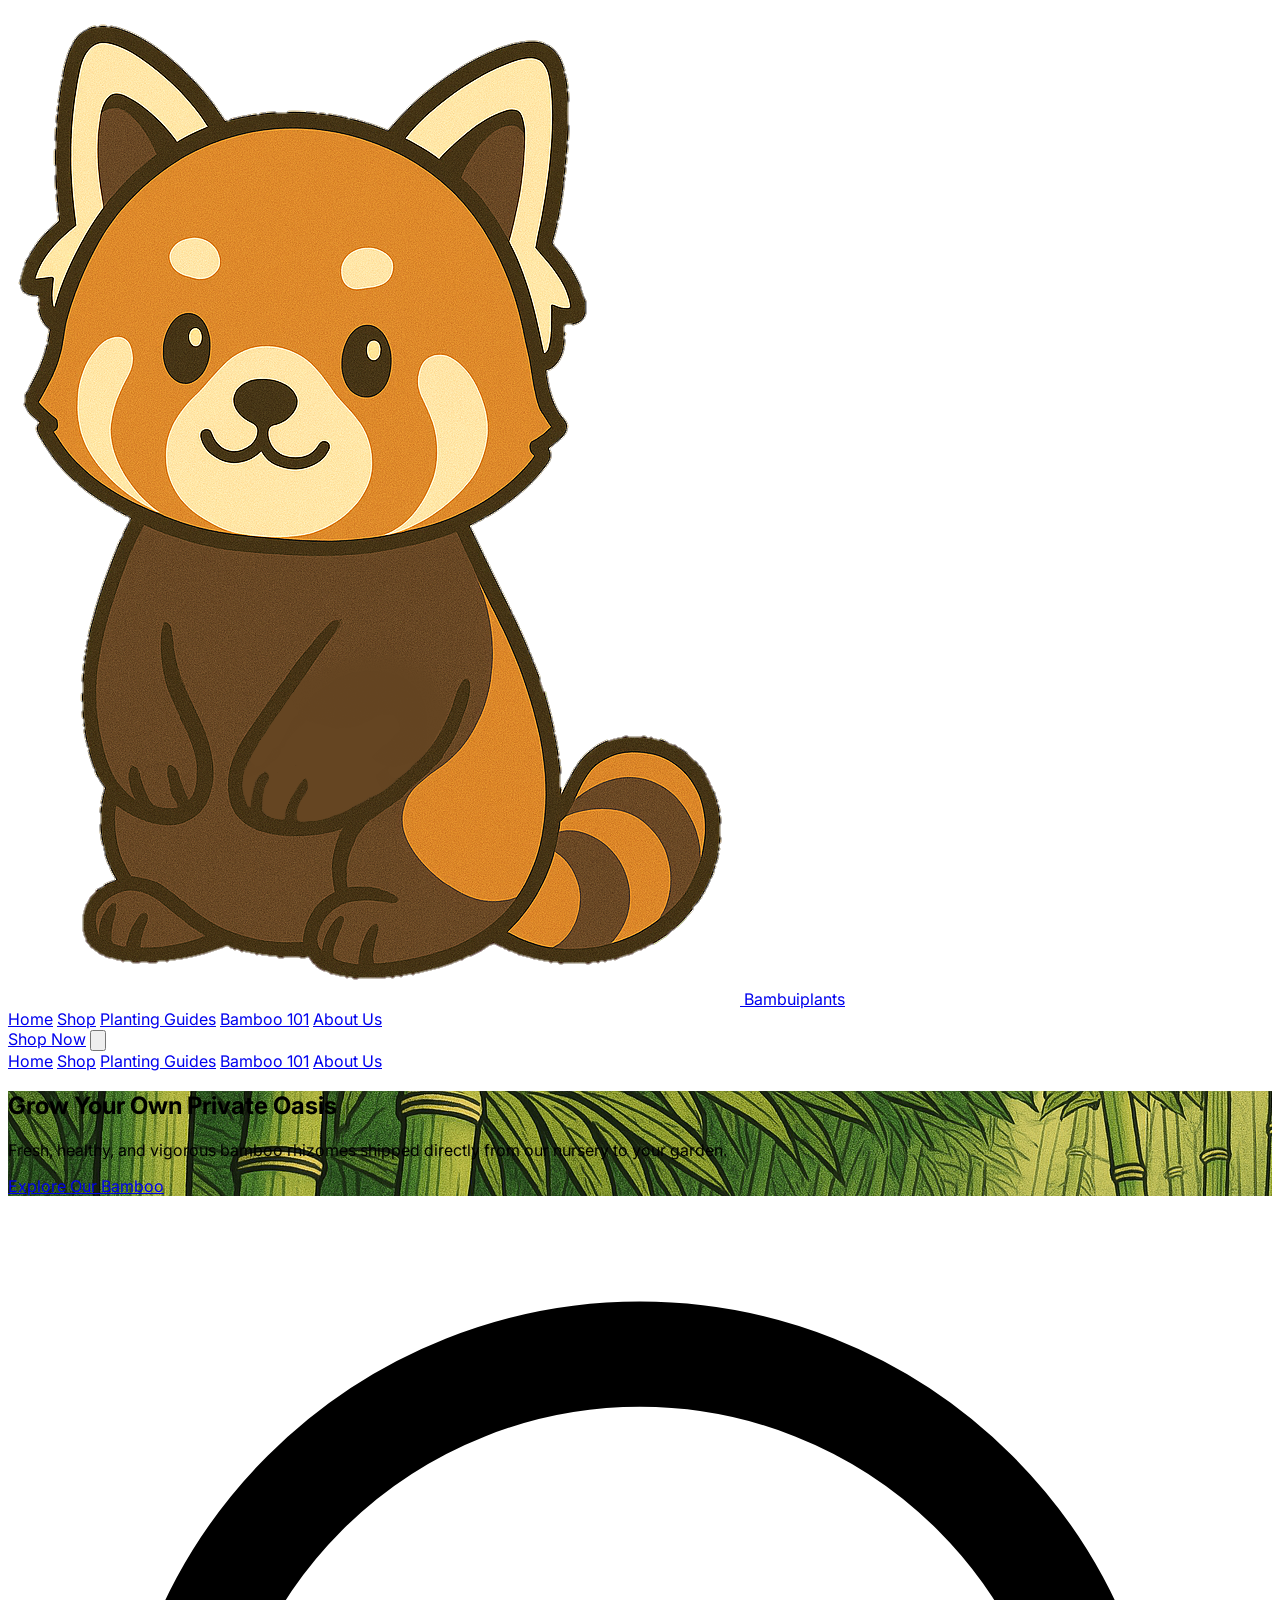
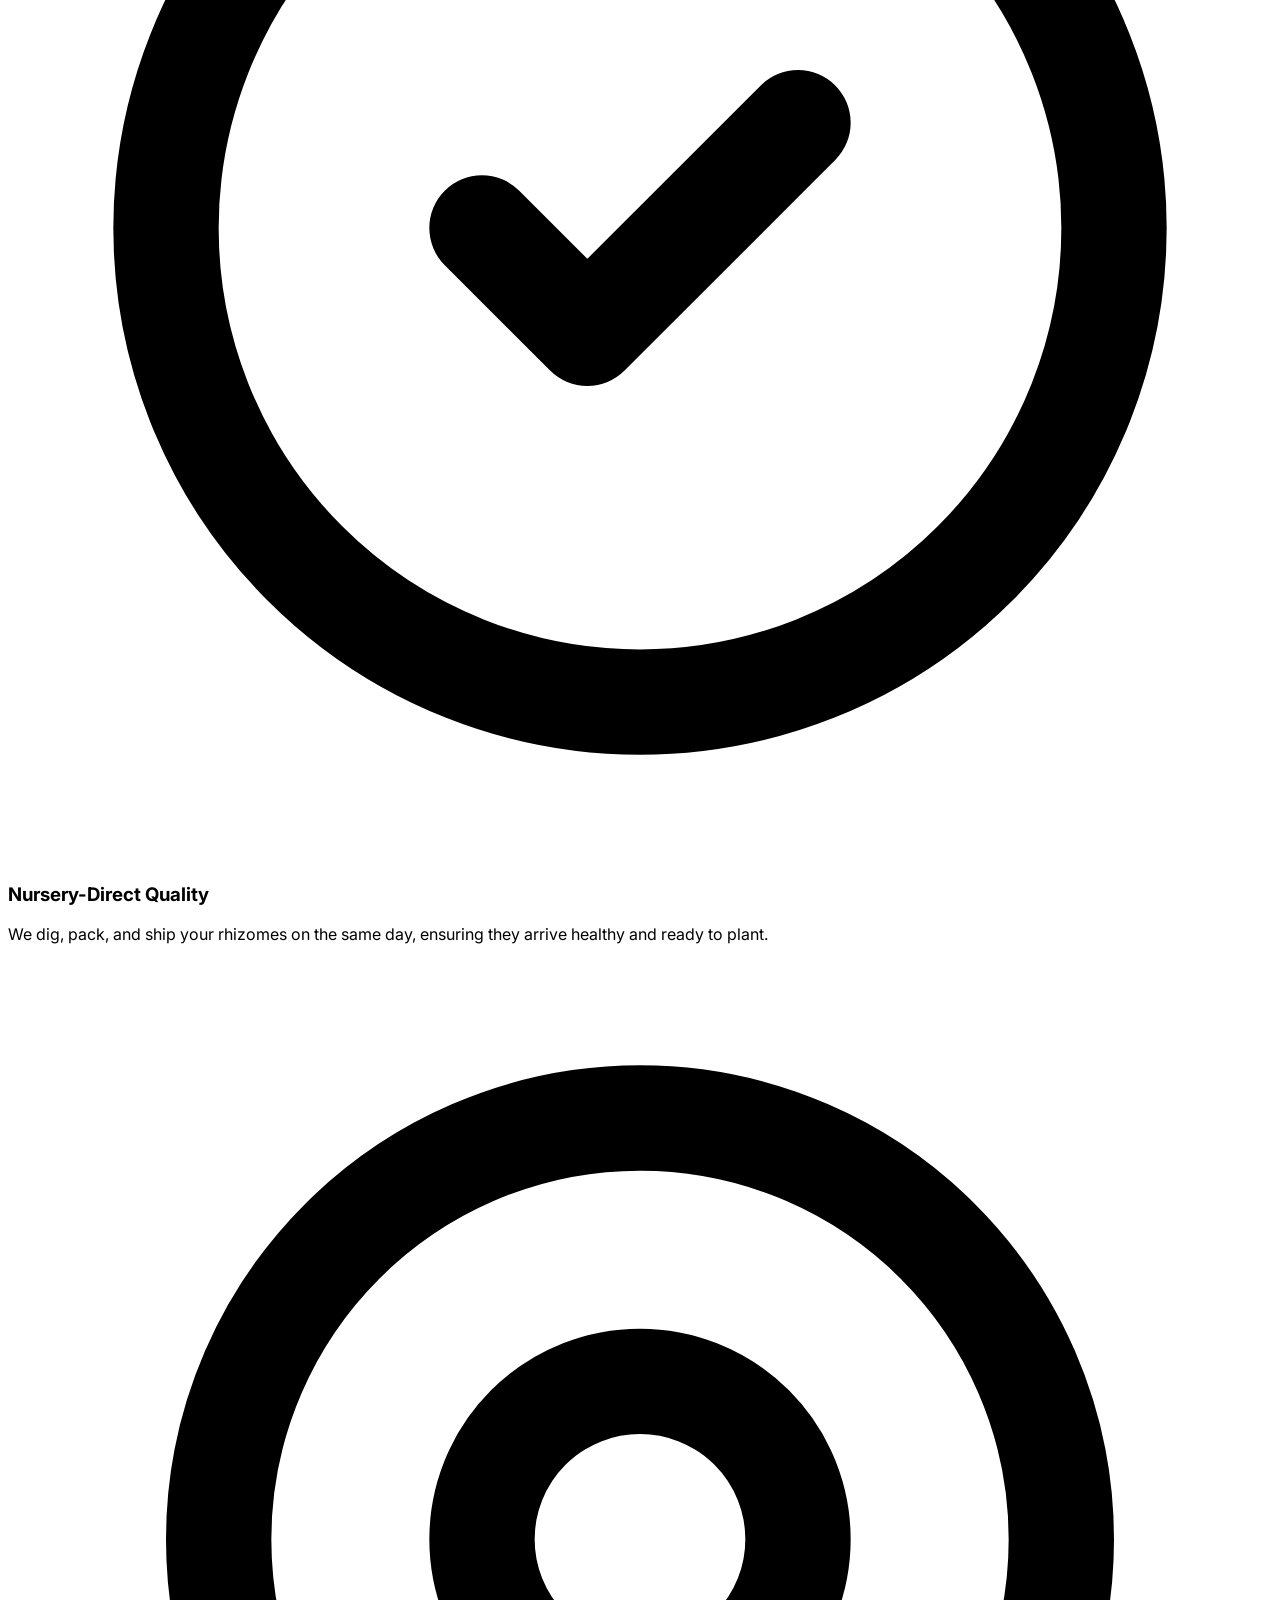
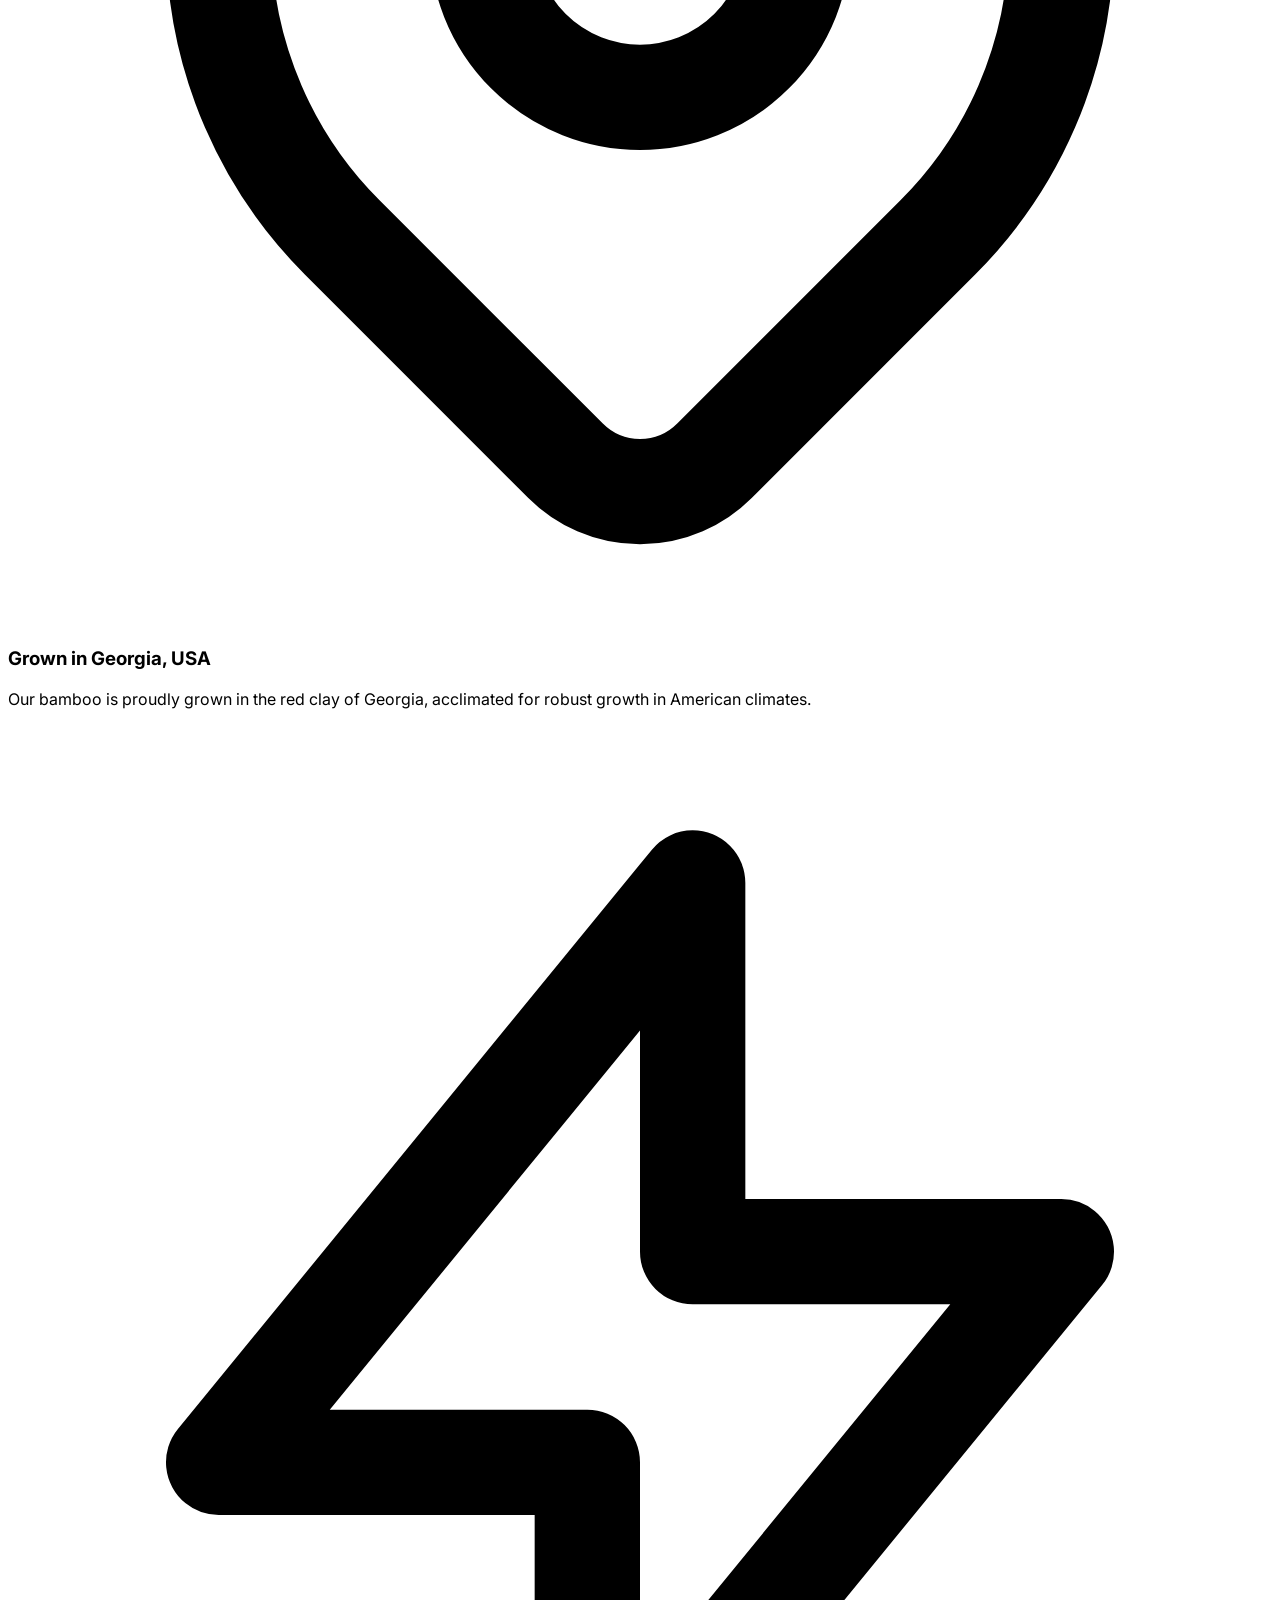
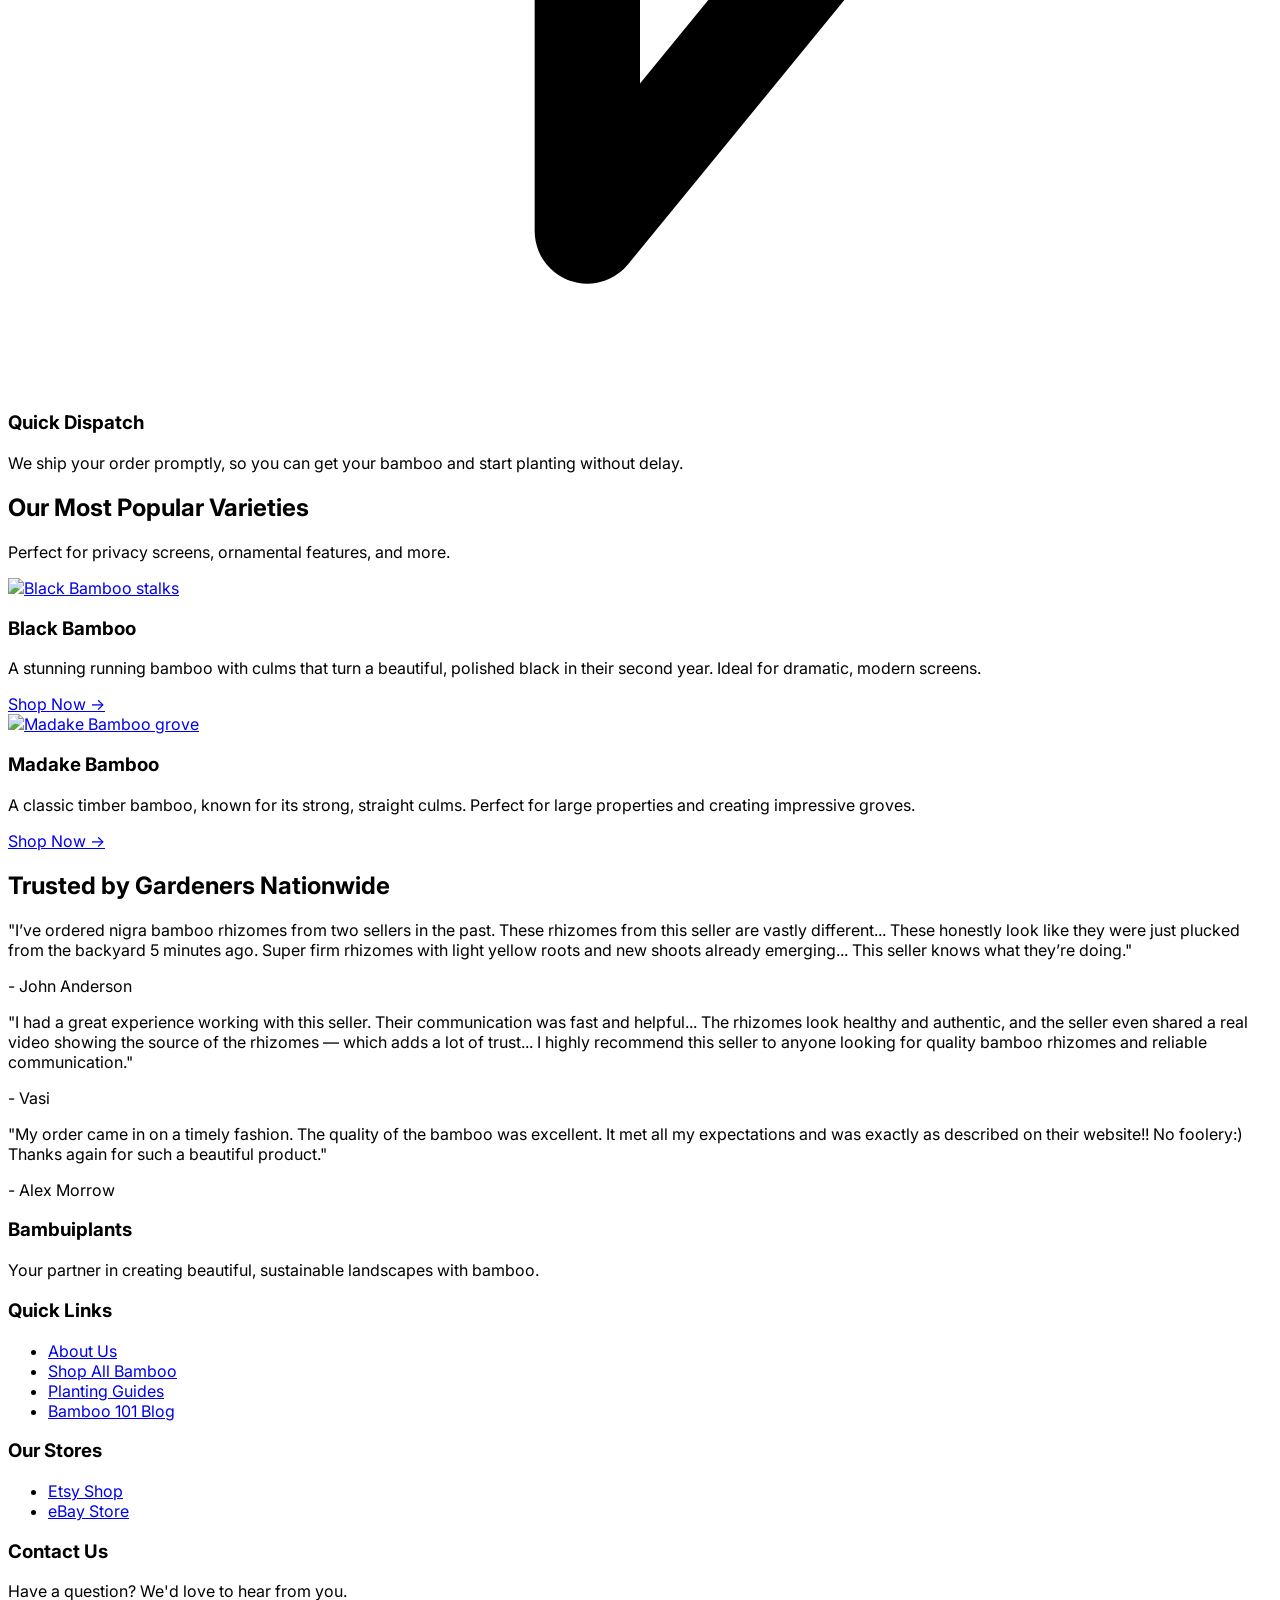
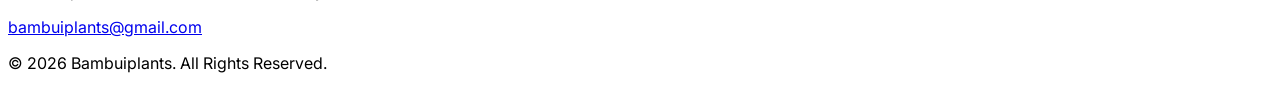
==== commit 2d9763cc: "fix: Update shipping info for accuracy" ====
--- a/index.html
+++ b/index.html
@@ -91,8 +91,8 @@
                         <div class="p-4 bg-green-100 rounded-full inline-block mb-4">
                             <svg class="w-10 h-10 text-green-600" fill="none" stroke="currentColor" viewBox="0 0 24 24" xmlns="http://www.w3.org/2000/svg" aria-hidden="true"><path stroke-linecap="round" stroke-linejoin="round" stroke-width="2" d="M13 10V3L4 14h7v7l9-11h-7z"></path></svg>
                         </div>
-                        <h3 class="text-xl font-semibold mb-2">Fast & Free Shipping</h3>
-                        <p class="text-gray-600">Get your bamboo quickly with our fast shipping, so you can start planting without delay.</p>
+                        <h3 class="text-xl font-semibold mb-2">Quick Dispatch</h3>
+                        <p class="text-gray-600">We ship your order promptly, so you can get your bamboo and start planting without delay.</p>
                     </div>
                 </div>
             </div>
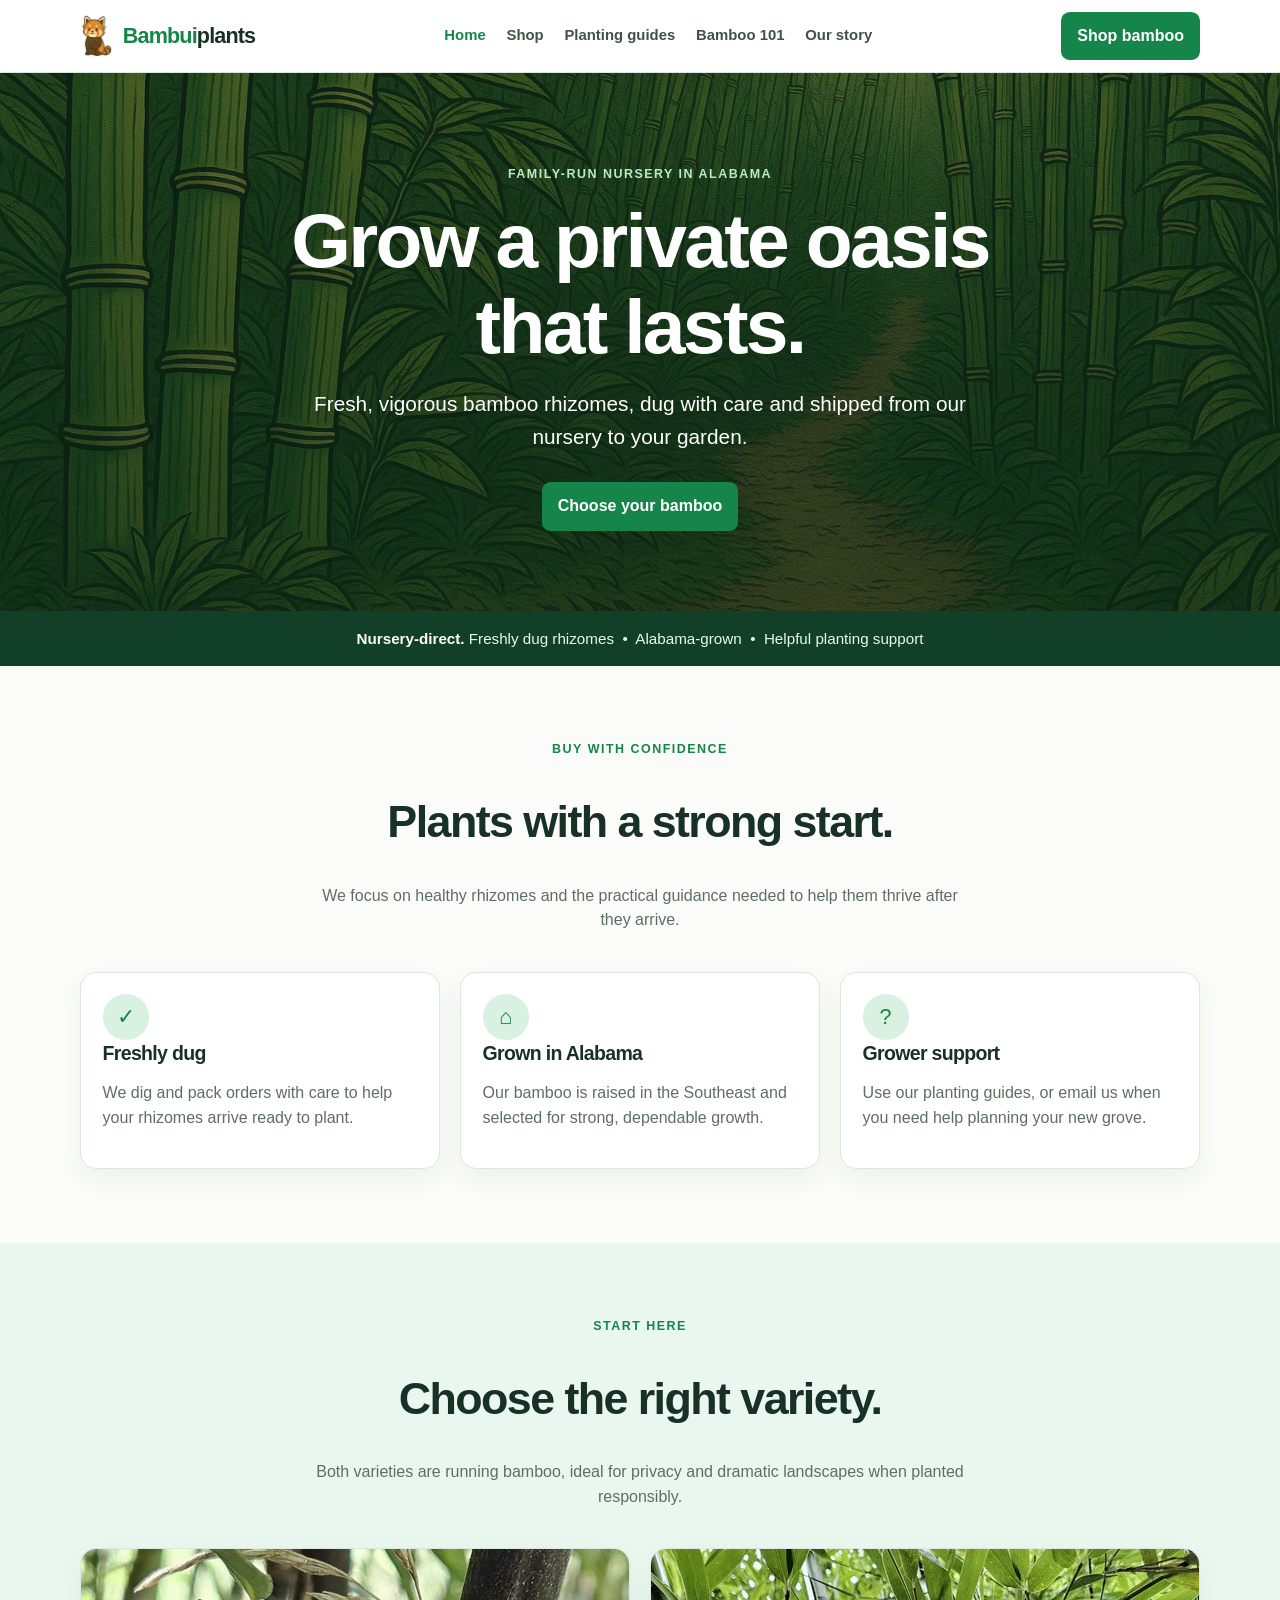
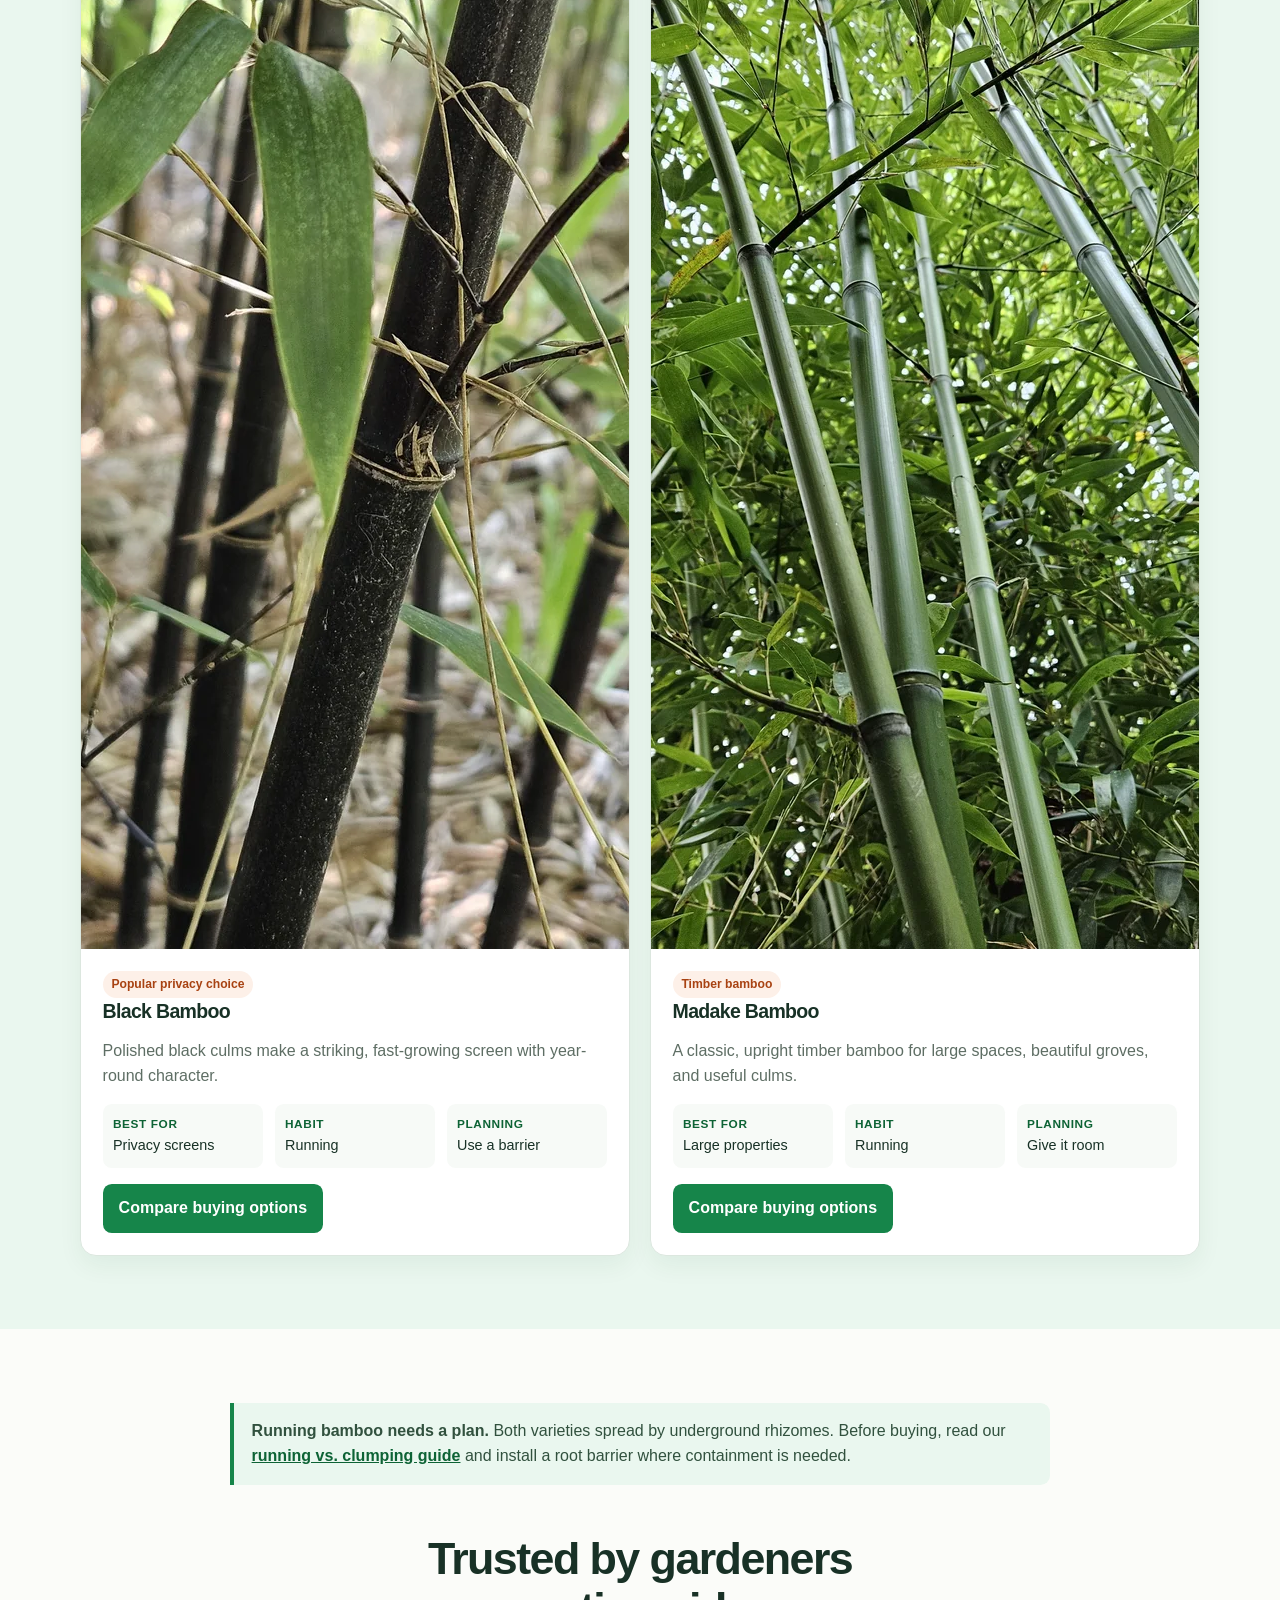
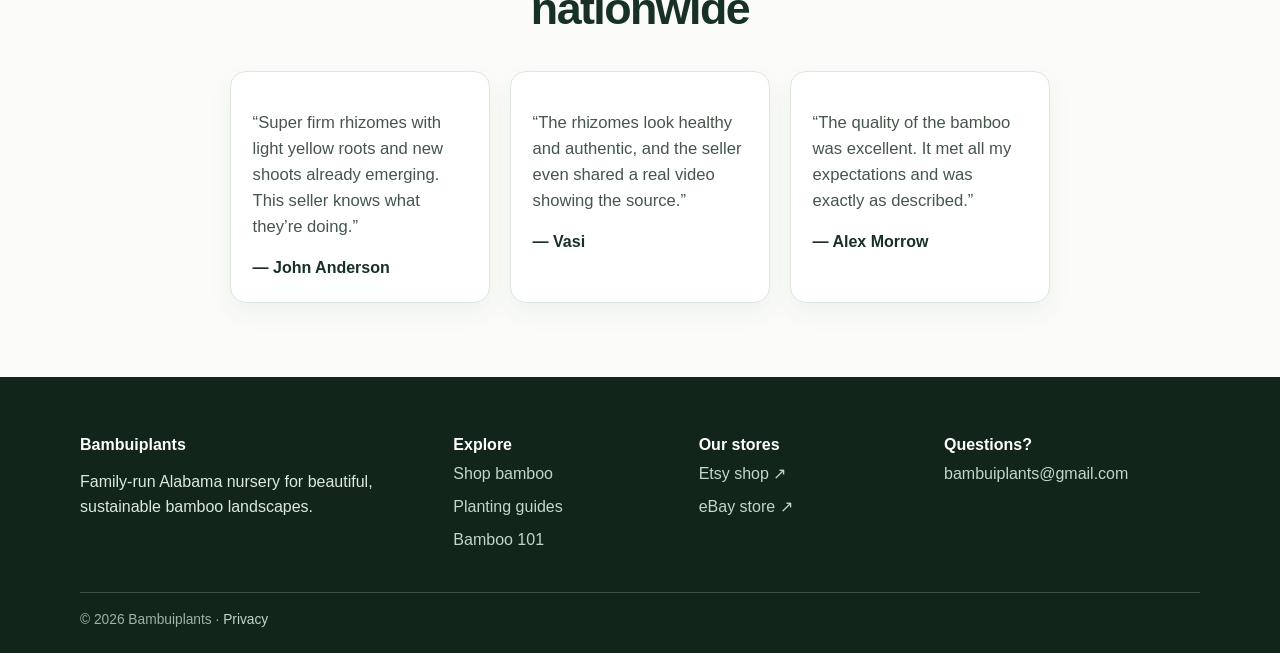
==== commit 501b720e: "Refresh Bambuiplants sales site" ====
--- a/index.html
+++ b/index.html
@@ -1,210 +1,22 @@
-<!DOCTYPE html>
-<html lang="en" class="scroll-smooth">
+<!doctype html>
+<html lang="en">
 <head>
-    <meta charset="UTF-8" />
-    <meta name="viewport" content="width=device-width, initial-scale=1.0" />
-    <title>Bambuiplants - High-Quality Bamboo Rhizomes for Your Garden</title>
-    <meta name="description" content="Discover premium, cold-hardy bamboo rhizomes from our family-run nursery in Georgia. We offer fast shipping on running and clumping bamboo for privacy screens, landscaping, and more." />
-    <script src="https://cdn.tailwindcss.com"></script>
-    <link rel="preconnect" href="https://fonts.googleapis.com">
-    <link rel="preconnect" href="https://fonts.gstatic.com" crossorigin>
-    <link href="https://fonts.googleapis.com/css2?family=Inter:wght@400;600;700&display=swap" rel="stylesheet">
-    <!-- Google tag (gtag.js) -->
-    <script async src="https://www.googletagmanager.com/gtag/js?id=G-WN4MCL9LML"></script>
-    <script>
-      window.dataLayer = window.dataLayer || [];
-      function gtag(){dataLayer.push(arguments);}
-      gtag('js', new Date());
-      gtag('config', 'G-WN4MCL9LML');
-    </script>
-    <style>
-        body { font-family: 'Inter', sans-serif; }
-        .nav-link { position: relative; }
-        .nav-link::after { content: ''; position: absolute; width: 0; height: 2px; bottom: -4px; left: 50%; background-color: #22c55e; transition: all 0.3s ease-in-out; transform: translateX(-50%); }
-        .nav-link:hover::after { width: 100%; }
-        .feature-card:hover { transform: translateY(-5px); box-shadow: 0 10px 15px -3px rgba(0, 0, 0, 0.1), 0 4px 6px -2px rgba(0, 0, 0, 0.05); }
-    </style>
+  <meta charset="utf-8"><meta name="viewport" content="width=device-width, initial-scale=1">
+  <title>Bambuiplants | Fresh Bamboo Rhizomes from Alabama</title>
+  <meta name="description" content="Fresh, healthy bamboo rhizomes from our family-run Alabama nursery. Shop Black Bamboo and Madake for privacy screens, groves, and garden projects.">
+  <link rel="canonical" href="https://bambuiplants.com/"><meta property="og:type" content="website"><meta property="og:title" content="Bambuiplants | Fresh Bamboo Rhizomes from Alabama"><meta property="og:description" content="Nursery-direct bamboo rhizomes for privacy, beauty, and lasting garden projects."><meta property="og:url" content="https://bambuiplants.com/"><meta property="og:image" content="https://bambuiplants.com/images/bamboohero.webp"><meta name="twitter:card" content="summary_large_image">
+  <link rel="preload" as="image" href="images/bamboohero.webp"><link rel="stylesheet" href="styles.css"><link rel="icon" href="images/bambuiplants-redpanda.webp" type="image/webp">
+  <script type="application/ld+json">{"@context":"https://schema.org","@type":"LocalBusiness","name":"Bambuiplants","url":"https://bambuiplants.com/","email":"bambuiplants@gmail.com","address":{"@type":"PostalAddress","addressRegion":"AL","addressCountry":"US"},"description":"Family-run Alabama nursery offering fresh bamboo rhizomes through Etsy and eBay."}</script>
 </head>
-<body class="bg-gray-50 text-gray-800">
-
-    <!-- Header & Navigation -->
-    <header class="bg-white shadow-sm sticky top-0 z-50">
-        <div class="container mx-auto px-6 py-4 flex justify-between items-center">
-            <a href="index.html" class="flex items-center space-x-3">
-                <img src="images/bambuiplants-redpanda.png" alt="Bambuiplants Logo" class="h-10 w-auto" />
-                <span class="self-center text-2xl font-bold whitespace-nowrap text-green-600">Bambui<span class="text-gray-700">plants</span></span>
-            </a>
-            <nav class="hidden md:flex items-center space-x-8">
-                <a href="index.html" class="nav-link text-green-600 hover:text-green-600 font-semibold">Home</a>
-                <a href="shop.html" class="nav-link text-gray-600 hover:text-green-600 font-semibold">Shop</a>
-                <a href="guides.html" class="nav-link text-gray-600 hover:text-green-600 font-semibold">Planting Guides</a>
-                <a href="blog.html" class="nav-link text-gray-600 hover:text-green-600 font-semibold">Bamboo 101</a>
-                <a href="about.html" class="nav-link text-gray-600 hover:text-green-600 font-semibold">About Us</a>
-            </nav>
-            <div class="flex items-center">
-                <a href="shop.html" class="bg-green-500 hover:bg-green-600 text-white font-bold py-2 px-4 rounded-lg transition duration-300">Shop Now</a>
-                <button id="mobile-menu-btn" class="md:hidden ml-4 p-2 rounded-md text-gray-600 hover:bg-gray-100 focus:outline-none" aria-label="Open main menu">
-                    <svg class="w-6 h-6" fill="none" stroke="currentColor" viewBox="0 0 24 24" xmlns="http://www.w3.org/2000/svg"><path stroke-linecap="round" stroke-linejoin="round" stroke-width="2" d="M4 6h16M4 12h16m-7 6h7"></path></svg>
-                </button>
-            </div>
-        </div>
-        <div id="mobile-nav" class="hidden md:hidden bg-white border-t">
-            <a href="index.html" class="block py-2 px-6 text-sm text-green-600 hover:bg-gray-50">Home</a>
-            <a href="shop.html" class="block py-2 px-6 text-sm text-gray-600 hover:bg-gray-50">Shop</a>
-            <a href="guides.html" class="block py-2 px-6 text-sm text-gray-600 hover:bg-gray-50">Planting Guides</a>
-            <a href="blog.html" class="block py-2 px-6 text-sm text-gray-600 hover:bg-gray-50">Bamboo 101</a>
-            <a href="about.html" class="block py-2 px-6 text-sm text-gray-600 hover:bg-gray-50">About Us</a>
-        </div>
-    </header>
-
-    <!-- Main Content -->
-    <main>
-        <!-- Hero Section -->
-        <section class="relative bg-cover bg-center text-white" style="background-image: url('images/bamboohero.png');">
-            <div class="absolute inset-0 bg-black opacity-50"></div>
-            <div class="relative container mx-auto px-6 py-32 text-center">
-                <h1 class="text-4xl md:text-6xl font-bold leading-tight">Grow Your Own Private Oasis</h1>
-                <p class="text-lg md:text-xl mt-4 max-w-3xl mx-auto">Fresh, healthy, and vigorous bamboo rhizomes shipped directly from our nursery to your garden.</p>
-                <a href="shop.html" class="mt-8 inline-block bg-green-500 hover:bg-green-600 text-white font-bold py-3 px-8 rounded-lg text-lg transition duration-300 transform hover:scale-105">Explore Our Bamboo</a>
-            </div>
-        </section>
-
-        <!-- Features Section -->
-        <section class="bg-white py-16">
-            <div class="container mx-auto px-6">
-                <div class="grid md:grid-cols-3 gap-8 text-center">
-                    <div class="p-6 feature-card transition-all duration-300">
-                        <div class="p-4 bg-green-100 rounded-full inline-block mb-4">
-                           <svg class="w-10 h-10 text-green-600" fill="none" stroke="currentColor" viewBox="0 0 24 24" xmlns="http://www.w3.org/2000/svg" aria-hidden="true"><path stroke-linecap="round" stroke-linejoin="round" stroke-width="2" d="M9 12l2 2 4-4m6 2a9 9 0 11-18 0 9 9 0 0118 0z"></path></svg>
-                        </div>
-                        <h3 class="text-xl font-semibold mb-2">Nursery-Direct Quality</h3>
-                        <p class="text-gray-600">We dig, pack, and ship your rhizomes on the same day, ensuring they arrive healthy and ready to plant.</p>
-                    </div>
-                    <div class="p-6 feature-card transition-all duration-300">
-                        <div class="p-4 bg-green-100 rounded-full inline-block mb-4">
-                            <svg class="w-10 h-10 text-green-600" fill="none" stroke="currentColor" viewBox="0 0 24 24" xmlns="http://www.w3.org/2000/svg" aria-hidden="true"><path stroke-linecap="round" stroke-linejoin="round" stroke-width="2" d="M17.657 16.657L13.414 20.9a1.998 1.998 0 01-2.827 0l-4.244-4.243a8 8 0 1111.314 0z"></path><path stroke-linecap="round" stroke-linejoin="round" stroke-width="2" d="M15 11a3 3 0 11-6 0 3 3 0 016 0z"></path></svg>
-                        </div>
-                        <h3 class="text-xl font-semibold mb-2">Grown in Georgia, USA</h3>
-                        <p class="text-gray-600">Our bamboo is proudly grown in the red clay of Georgia, acclimated for robust growth in American climates.</p>
-                    </div>
-                    <div class="p-6 feature-card transition-all duration-300">
-                        <div class="p-4 bg-green-100 rounded-full inline-block mb-4">
-                            <svg class="w-10 h-10 text-green-600" fill="none" stroke="currentColor" viewBox="0 0 24 24" xmlns="http://www.w3.org/2000/svg" aria-hidden="true"><path stroke-linecap="round" stroke-linejoin="round" stroke-width="2" d="M13 10V3L4 14h7v7l9-11h-7z"></path></svg>
-                        </div>
-                        <h3 class="text-xl font-semibold mb-2">Quick Dispatch</h3>
-                        <p class="text-gray-600">We ship your order promptly, so you can get your bamboo and start planting without delay.</p>
-                    </div>
-                </div>
-            </div>
-        </section>
-
-        <!-- Featured Products Section -->
-        <section class="py-16">
-            <div class="container mx-auto px-6">
-                <div class="text-center mb-12">
-                    <h2 class="text-3xl md:text-4xl font-bold">Our Most Popular Varieties</h2>
-                    <p class="text-lg text-gray-600 mt-2">Perfect for privacy screens, ornamental features, and more.</p>
-                </div>
-                <div class="grid md:grid-cols-2 lg:grid-cols-3 gap-8">
-                    <!-- Product Card 1 -->
-                    <article class="bg-white rounded-lg shadow-lg overflow-hidden group">
-                        <a href="shop.html" class="block">
-                            <img src="https://placehold.co/600x400/3A3B3C/FFFFFF?text=Black+Bamboo" alt="Black Bamboo stalks" class="w-full h-56 object-cover transform group-hover:scale-105 transition-transform duration-300">
-                        </a>
-                        <div class="p-6">
-                            <h3 class="text-2xl font-bold mb-2">Black Bamboo</h3>
-                            <p class="text-gray-600 mb-4">A stunning running bamboo with culms that turn a beautiful, polished black in their second year. Ideal for dramatic, modern screens.</p>
-                            <a href="shop.html" class="font-semibold text-green-600 hover:text-green-700">Shop Now &rarr;</a>
-                        </div>
-                    </article>
-                    <!-- Product Card 2 -->
-                    <article class="bg-white rounded-lg shadow-lg overflow-hidden group">
-                        <a href="shop.html" class="block">
-                            <img src="https://placehold.co/600x400/8F9779/FFFFFF?text=Madake+Bamboo" alt="Madake Bamboo grove" class="w-full h-56 object-cover transform group-hover:scale-105 transition-transform duration-300">
-                        </a>
-                        <div class="p-6">
-                            <h3 class="text-2xl font-bold mb-2">Madake Bamboo</h3>
-                            <p class="text-gray-600 mb-4">A classic timber bamboo, known for its strong, straight culms. Perfect for large properties and creating impressive groves.</p>
-                            <a href="shop.html" class="font-semibold text-green-600 hover:text-green-700">Shop Now &rarr;</a>
-                        </div>
-                    </article>
-
-                </div>
-            </div>
-        </section>
-
-        <!-- Testimonial Section -->
-        <section class="bg-gray-100 py-20">
-            <div class="container mx-auto px-6">
-                <h2 class="text-3xl font-bold text-center text-gray-800 mb-12">Trusted by Gardeners Nationwide</h2>
-                <div class="grid md:grid-cols-1 lg:grid-cols-3 gap-8">
-                    <!-- Testimonial 1 -->
-                    <div class="bg-white p-8 rounded-lg shadow-lg flex flex-col">
-                        <p class="text-gray-600 italic flex-grow">"I’ve ordered nigra bamboo rhizomes from two sellers in the past. These rhizomes from this seller are vastly different... These honestly look like they were just plucked from the backyard 5 minutes ago. Super firm rhizomes with light yellow roots and new shoots already emerging... This seller knows what they’re doing."</p>
-                        <p class="mt-6 font-semibold text-gray-800 text-right">- John Anderson</p>
-                    </div>
-                    <!-- Testimonial 2 -->
-                    <div class="bg-white p-8 rounded-lg shadow-lg flex flex-col">
-                        <p class="text-gray-600 italic flex-grow">"I had a great experience working with this seller. Their communication was fast and helpful... The rhizomes look healthy and authentic, and the seller even shared a real video showing the source of the rhizomes — which adds a lot of trust... I highly recommend this seller to anyone looking for quality bamboo rhizomes and reliable communication."</p>
-                        <p class="mt-6 font-semibold text-gray-800 text-right">- Vasi</p>
-                    </div>
-                    <!-- Testimonial 3 -->
-                    <div class="bg-white p-8 rounded-lg shadow-lg flex flex-col">
-                        <p class="text-gray-600 italic flex-grow">"My order came in on a timely fashion. The quality of the bamboo was excellent. It met all my expectations and was exactly as described on their website!! No foolery:) Thanks again for such a beautiful product."</p>
-                        <p class="mt-6 font-semibold text-gray-800 text-right">- Alex Morrow</p>
-                    </div>
-                </div>
-            </div>
-        </section>
-
-    </main>
-
-    <!-- Footer -->
-    <footer class="bg-gray-800 text-white mt-16">
-        <div class="container mx-auto px-6 py-12">
-            <div class="grid grid-cols-1 md:grid-cols-4 gap-8">
-                <div>
-                  <h3 class="text-lg font-semibold mb-4">Bambuiplants</h3>
-                  <p class="text-gray-400">Your partner in creating beautiful, sustainable landscapes with bamboo.</p>
-                </div>
-                <div>
-                  <h3 class="text-lg font-semibold mb-4">Quick Links</h3>
-                  <ul class="space-y-2">
-                    <li><a href="about.html" class="text-gray-400 hover:text-white">About Us</a></li>
-                    <li><a href="shop.html" class="text-gray-400 hover:text-white">Shop All Bamboo</a></li>
-                    <li><a href="guides.html" class="text-gray-400 hover:text-white">Planting Guides</a></li>
-                    <li><a href="blog.html" class="text-gray-400 hover:text-white">Bamboo 101 Blog</a></li>
-                  </ul>
-                </div>
-                <div>
-                  <h3 class="text-lg font-semibold mb-4">Our Stores</h3>
-                  <ul class="space-y-2">
-                    <li><a href="https://www.etsy.com/shop/BambuiPlants" target="_blank" rel="noopener noreferrer" class="text-gray-400 hover:text-white">Etsy Shop</a></li>
-                    <li><a href="https://www.ebay.com/usr/bambuiplants" target="_blank" rel="noopener noreferrer" class="text-gray-400 hover:text-white">eBay Store</a></li>
-                  </ul>
-                </div>
-                <div>
-                  <h3 class="text-lg font-semibold mb-4">Contact Us</h3>
-                  <p class="text-gray-400 mb-2">Have a question? We'd love to hear from you.</p>
-                  <a href="mailto:bambuiplants@gmail.com" class="text-green-400 hover:text-white transition-colors">bambuiplants@gmail.com</a>
-                </div>
-            </div>
-            <div class="border-t border-gray-700 mt-8 pt-6 text-center text-gray-500">
-                <p>&copy; <span id="year"></span> Bambuiplants. All Rights Reserved.</p>
-            </div>
-        </div>
-    </footer>
-
-    <script>
-        // Mobile menu toggle
-        const mobileMenuBtn = document.getElementById('mobile-menu-btn');
-        const mobileNav = document.getElementById('mobile-nav');
-        mobileMenuBtn.addEventListener('click', () => {
-            mobileNav.classList.toggle('hidden');
-        });
-        // Set current year in footer
-        document.getElementById('year').textContent = new Date().getFullYear();
-    </script>
-
-</body>
-</html>
+<body>
+<a class="skip-link" href="#main">Skip to content</a>
+<header class="site-header"><div class="container header-inner"><a class="brand" href="index.html"><img src="images/bambuiplants-redpanda.webp" width="34" height="42" alt=""><span><span class="accent">Bambui</span>plants</span></a><nav class="site-nav" data-site-nav data-open="false" aria-label="Main navigation"><a href="index.html" aria-current="page">Home</a><a href="shop.html">Shop</a><a href="guides.html">Planting guides</a><a href="blog.html">Bamboo 101</a><a href="about.html">Our story</a></nav><div class="header-actions"><a class="button button-primary" href="shop.html">Shop bamboo</a><button class="menu-toggle" data-menu-button aria-label="Toggle menu" aria-expanded="false">☰</button></div></div></header>
+<main id="main">
+  <section class="hero"><div class="container hero-content"><p class="eyebrow">Family-run nursery in Alabama</p><h1>Grow a private oasis that lasts.</h1><p class="lead">Fresh, vigorous bamboo rhizomes, dug with care and shipped from our nursery to your garden.</p><a class="button button-primary" href="shop.html">Choose your bamboo</a></div></section>
+  <div class="trust-bar"><div class="container"><strong>Nursery-direct.</strong> Freshly dug rhizomes &nbsp;•&nbsp; Alabama-grown &nbsp;•&nbsp; Helpful planting support</div></div>
+  <section class="section"><div class="container"><div class="section-heading"><p class="eyebrow" style="color:var(--green)">Buy with confidence</p><h2>Plants with a strong start.</h2><p>We focus on healthy rhizomes and the practical guidance needed to help them thrive after they arrive.</p></div><div class="grid three"><article class="card"><div class="card-body"><div class="icon">✓</div><h3>Freshly dug</h3><p>We dig and pack orders with care to help your rhizomes arrive ready to plant.</p></div></article><article class="card"><div class="card-body"><div class="icon">⌂</div><h3>Grown in Alabama</h3><p>Our bamboo is raised in the Southeast and selected for strong, dependable growth.</p></div></article><article class="card"><div class="card-body"><div class="icon">?</div><h3>Grower support</h3><p>Use our planting guides, or email us when you need help planning your new grove.</p></div></article></div></div></section>
+  <section class="section section-muted"><div class="container"><div class="section-heading"><p class="eyebrow" style="color:var(--green)">Start here</p><h2>Choose the right variety.</h2><p>Both varieties are running bamboo, ideal for privacy and dramatic landscapes when planted responsibly.</p></div><div class="grid two"><article class="card"><img class="product-image" src="images/black-bamboo.webp" width="1000" height="1000" alt="Black Bamboo stalks"><div class="card-body"><span class="tag">Popular privacy choice</span><h3>Black Bamboo</h3><p>Polished black culms make a striking, fast-growing screen with year-round character.</p><div class="facts"><div class="fact"><b>Best for</b><span>Privacy screens</span></div><div class="fact"><b>Habit</b><span>Running</span></div><div class="fact"><b>Planning</b><span>Use a barrier</span></div></div><a class="button button-primary" href="shop.html#black-bamboo">Compare buying options</a></div></article><article class="card"><img class="product-image" src="images/madake-bamboo.webp" width="1000" height="1000" alt="Madake Bamboo grove"><div class="card-body"><span class="tag">Timber bamboo</span><h3>Madake Bamboo</h3><p>A classic, upright timber bamboo for large spaces, beautiful groves, and useful culms.</p><div class="facts"><div class="fact"><b>Best for</b><span>Large properties</span></div><div class="fact"><b>Habit</b><span>Running</span></div><div class="fact"><b>Planning</b><span>Give it room</span></div></div><a class="button button-primary" href="shop.html#madake-bamboo">Compare buying options</a></div></article></div></div></section>
+  <section class="section"><div class="container content"><div class="notice"><strong>Running bamboo needs a plan.</strong> Both varieties spread by underground rhizomes. Before buying, read our <a href="blog.html#running-vs-clumping">running vs. clumping guide</a> and install a root barrier where containment is needed.</div><div class="section-heading" style="margin-top:3rem"><h2>Trusted by gardeners nationwide</h2></div><div class="grid three"><article class="card"><div class="card-body"><p>“Super firm rhizomes with light yellow roots and new shoots already emerging. This seller knows what they’re doing.”</p><strong>— John Anderson</strong></div></article><article class="card"><div class="card-body"><p>“The rhizomes look healthy and authentic, and the seller even shared a real video showing the source.”</p><strong>— Vasi</strong></div></article><article class="card"><div class="card-body"><p>“The quality of the bamboo was excellent. It met all my expectations and was exactly as described.”</p><strong>— Alex Morrow</strong></div></article></div></div></section>
+</main>
+<footer class="site-footer"><div class="container footer-grid"><div><h3>Bambuiplants</h3><p>Family-run Alabama nursery for beautiful, sustainable bamboo landscapes.</p></div><div><h3>Explore</h3><ul><li><a href="shop.html">Shop bamboo</a></li><li><a href="guides.html">Planting guides</a></li><li><a href="blog.html">Bamboo 101</a></li></ul></div><div><h3>Our stores</h3><ul><li><a href="https://www.etsy.com/shop/BambuiPlants" target="_blank" rel="noopener noreferrer">Etsy shop ↗</a></li><li><a href="https://www.ebay.com/usr/bambuiplants" target="_blank" rel="noopener noreferrer">eBay store ↗</a></li></ul></div><div><h3>Questions?</h3><a href="mailto:bambuiplants@gmail.com">bambuiplants@gmail.com</a></div></div><div class="container fineprint">© <span data-year></span> Bambuiplants · <a href="privacy.html">Privacy</a></div></footer><script src="site.js" defer></script>
+</body></html>
--- a/styles.css
+++ b/styles.css
@@ -0,0 +1,33 @@
+:root { --green:#16854a; --green-dark:#0d6335; --mint:#eaf7ef; --ink:#183126; --muted:#5e6e64; --line:#dce7df; --cream:#fbfcf9; --orange:#e9702b; --blue:#2869b2; }
+* { box-sizing:border-box; }
+html { scroll-behavior:smooth; }
+body { margin:0; font-family:Inter,Arial,sans-serif; color:var(--ink); background:var(--cream); line-height:1.55; }
+a { color:inherit; }
+img { display:block; max-width:100%; }
+.container { width:min(1120px,calc(100% - 2rem)); margin:auto; }
+.skip-link { position:absolute; left:-9999px; } .skip-link:focus { left:1rem; top:1rem; z-index:100; padding:.65rem 1rem; background:white; }
+.site-header { position:sticky; top:0; z-index:20; background:rgba(255,255,255,.97); border-bottom:1px solid var(--line); }
+.header-inner { min-height:72px; display:flex; align-items:center; justify-content:space-between; gap:1rem; }
+.brand { display:flex; align-items:center; gap:.55rem; text-decoration:none; font-weight:800; font-size:1.35rem; letter-spacing:-.04em; white-space:nowrap; }
+.brand img { width:34px; height:42px; object-fit:contain; } .brand .accent { color:var(--green); }
+.site-nav { display:flex; align-items:center; gap:1.3rem; } .site-nav a { color:#425148; text-decoration:none; font-size:.93rem; font-weight:650; } .site-nav a:hover,.site-nav a[aria-current=page] { color:var(--green); }
+.header-actions { display:flex; align-items:center; gap:.5rem; }
+.button { display:inline-flex; align-items:center; justify-content:center; gap:.4rem; border:0; border-radius:.55rem; padding:.75rem 1rem; font:inherit; font-weight:750; text-decoration:none; cursor:pointer; transition:background .2s,transform .2s; }
+.button:hover { transform:translateY(-1px); } .button-primary { color:#fff; background:var(--green); } .button-primary:hover { background:var(--green-dark); } .button-light { background:#fff; color:var(--green-dark); } .button-etsy { background:var(--orange); color:#fff; } .button-ebay { background:var(--blue); color:#fff; }
+.menu-toggle { display:none; border:0; background:transparent; color:var(--ink); font-size:1.45rem; padding:.35rem; }
+.hero { min-height:515px; color:#fff; display:grid; place-items:center; text-align:center; background:linear-gradient(rgba(8,36,20,.60),rgba(8,36,20,.72)),url('images/bamboohero.webp') center/cover; }
+.hero-content { max-width:780px; padding:5rem 0; } .eyebrow { margin:0 0:.7rem; font-size:.78rem; font-weight:800; letter-spacing:.12em; text-transform:uppercase; color:#b7ebc8; }
+h1,h2,h3 { line-height:1.12; letter-spacing:-.035em; } h1 { font-size:clamp(2.45rem,6vw,4.9rem); margin:0; } h2 { font-size:clamp(1.8rem,4vw,2.8rem); margin:0 0:.65rem; } h3 { font-size:1.22rem; margin:.2rem 0 .5rem; }
+.lead { font-size:clamp(1.08rem,2vw,1.3rem); max-width:680px; margin:1.2rem auto 1.8rem; } .section { padding:4.6rem 0; } .section-muted { background:var(--mint); } .section-heading { max-width:650px; margin:0 auto 2.4rem; text-align:center; } .section-heading p { color:var(--muted); margin:0; }
+.grid { display:grid; gap:1.25rem; } .three { grid-template-columns:repeat(3,1fr); } .two { grid-template-columns:repeat(2,1fr); }
+.card { background:#fff; border:1px solid var(--line); border-radius:1rem; overflow:hidden; box-shadow:0 10px 25px rgba(25,62,38,.06); }
+.card-body { padding:1.35rem; } .card p,.muted { color:var(--muted); } .icon { width:46px; height:46px; display:grid; place-items:center; border-radius:50%; background:#d8f1e1; color:var(--green); font-size:1.35rem; }
+.product-image { width:100%; aspect-ratio:1.6/1; object-fit:cover; background:#e6eee7; } .tag { display:inline-block; padding:.25rem .55rem; border-radius:99px; background:#fdf0e8; color:#a84212; font-size:.76rem; font-weight:800; }
+.product-actions { display:grid; grid-template-columns:1fr 1fr; gap:.65rem; margin-top:1rem; } .product-actions .button { font-size:.9rem; padding:.68rem .5rem; }
+.facts { display:grid; grid-template-columns:repeat(3,1fr); gap:.7rem; margin:1rem 0; } .fact { padding:.65rem; background:#f7faf7; border-radius:.55rem; } .fact b { display:block; font-size:.74rem; text-transform:uppercase; letter-spacing:.05em; color:var(--green-dark); } .fact span { font-size:.9rem; }
+.notice { border-left:4px solid var(--green); padding:1rem 1.1rem; background:var(--mint); border-radius:0 .6rem .6rem 0; color:#31513e; }
+.trust-bar { padding:1rem 0; background:#123f27; color:#e9f8ed; text-align:center; font-size:.95rem; } .trust-bar strong { color:#fff; }
+.content { max-width:820px; margin:auto; } .content h2 { margin-top:2.5rem; } .content h3 { margin-top:1.65rem; } .content p,.content li { color:#45564c; font-size:1.04rem; } .content li { margin:.5rem 0; } .content a { color:var(--green-dark); font-weight:700; }
+.comparison { width:100%; border-collapse:collapse; background:white; border:1px solid var(--line); border-radius:.7rem; overflow:hidden; } .comparison th,.comparison td { padding:.85rem; text-align:left; vertical-align:top; border-bottom:1px solid var(--line); } .comparison th { background:#e6f5eb; } .comparison tr:last-child td { border-bottom:0; }
+.site-footer { background:#12251a; color:#dce9e0; padding:3.5rem 0 1.4rem; } .footer-grid { display:grid; grid-template-columns:1.6fr 1fr 1fr 1.2fr; gap:2rem; } .site-footer h3 { color:#fff; font-size:1rem; letter-spacing:0; } .site-footer ul { list-style:none; padding:0; margin:0; } .site-footer li { margin:.5rem 0; } .site-footer a { color:#c4d5c9; text-decoration:none; } .site-footer a:hover { color:#fff; } .fineprint { margin-top:2rem; padding-top:1rem; border-top:1px solid #385142; color:#9db5a4; font-size:.86rem; }
+@media (max-width:760px) { .header-inner { min-height:65px; } .brand { font-size:1.15rem; } .brand img { width:29px; height:36px; } .menu-toggle { display:block; } .site-nav { display:none; position:absolute; top:65px; left:0; right:0; padding:.8rem 1rem 1rem; flex-direction:column; align-items:stretch; gap:0; background:white; border-bottom:1px solid var(--line); box-shadow:0 8px 18px rgba(0,0,0,.06); } .site-nav[data-open=true] { display:flex; } .site-nav a { padding:.75rem .25rem; } .header-actions .button { font-size:.84rem; padding:.58rem .68rem; } .hero { min-height:510px; } .hero-content { padding:3rem 0; } .three,.two,.footer-grid { grid-template-columns:1fr; } .section { padding:3.4rem 0; } .facts { grid-template-columns:1fr; } .product-actions { grid-template-columns:1fr; } .comparison { display:block; overflow-x:auto; } }
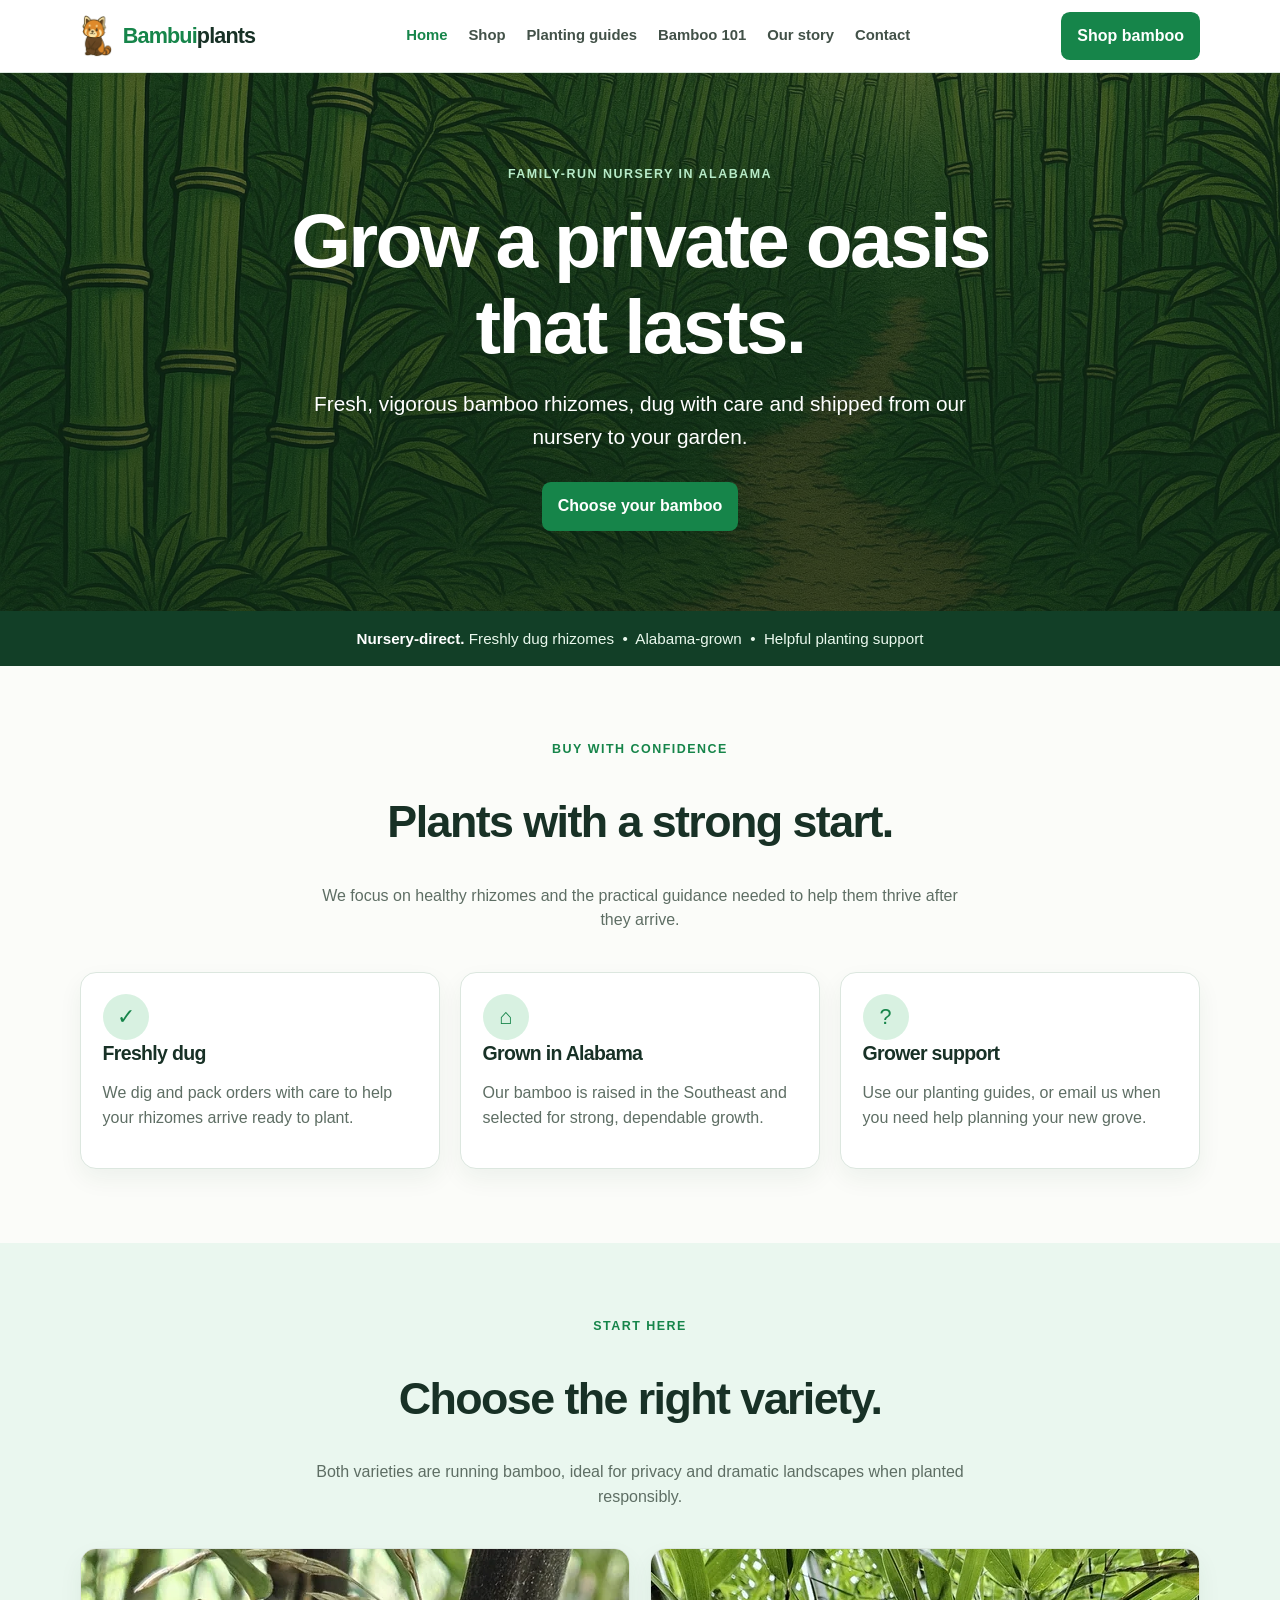
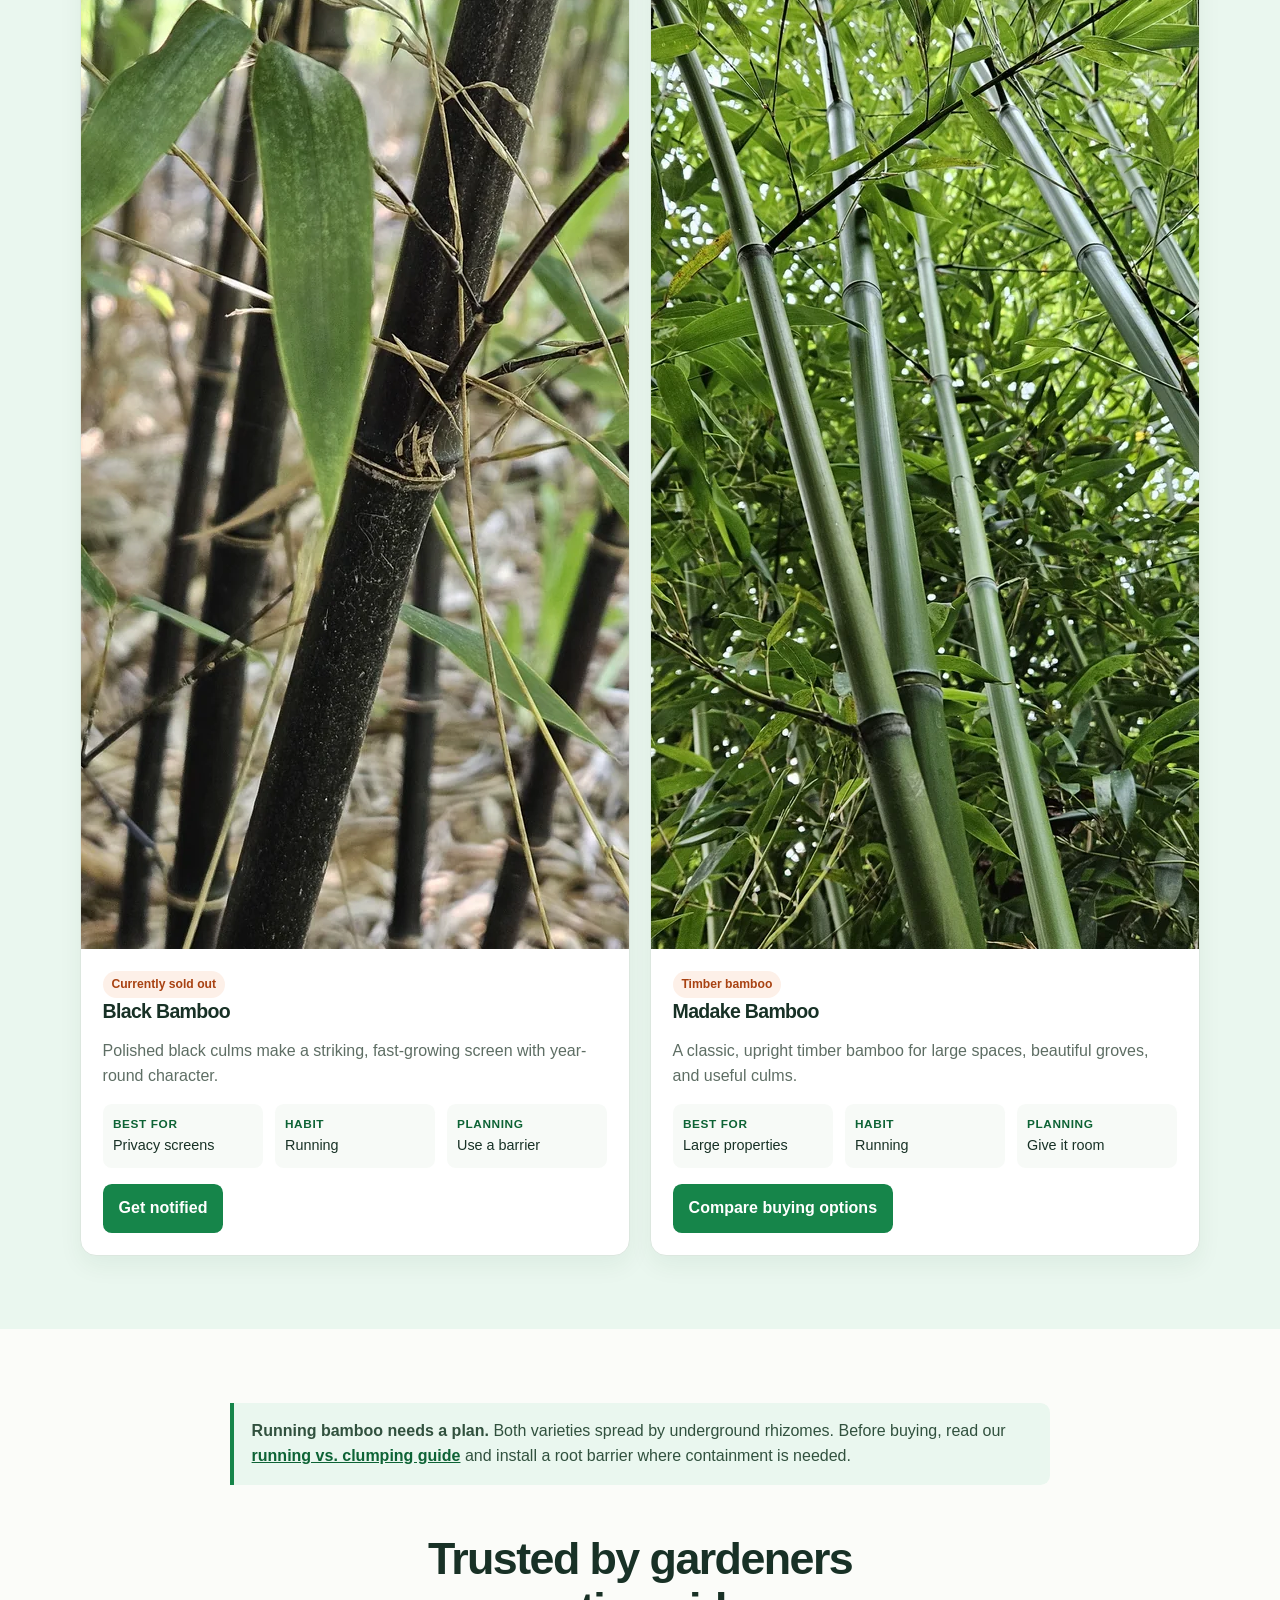
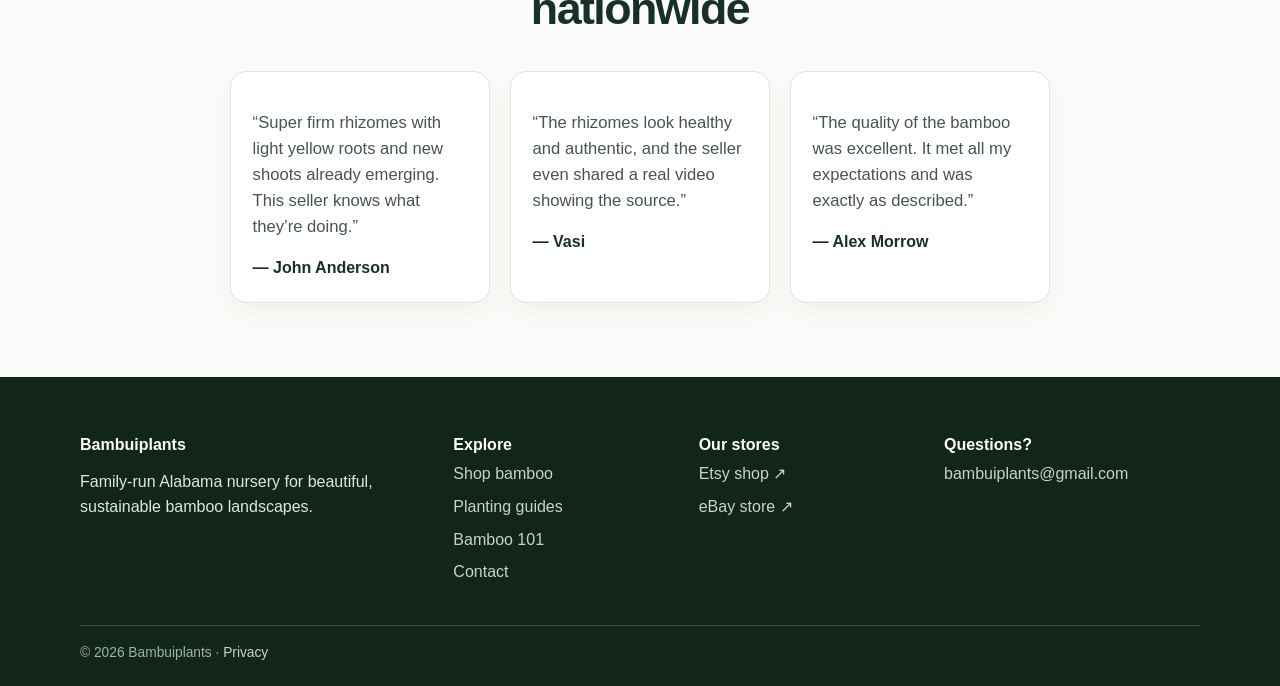
==== commit 9dd18162: "Mark Black Bamboo sold out and add Contact to index.html" ====
--- a/index.html
+++ b/index.html
@@ -10,13 +10,13 @@
 </head>
 <body>
 <a class="skip-link" href="#main">Skip to content</a>
-<header class="site-header"><div class="container header-inner"><a class="brand" href="index.html"><img src="images/bambuiplants-redpanda.webp" width="34" height="42" alt=""><span><span class="accent">Bambui</span>plants</span></a><nav class="site-nav" data-site-nav data-open="false" aria-label="Main navigation"><a href="index.html" aria-current="page">Home</a><a href="shop.html">Shop</a><a href="guides.html">Planting guides</a><a href="blog.html">Bamboo 101</a><a href="about.html">Our story</a></nav><div class="header-actions"><a class="button button-primary" href="shop.html">Shop bamboo</a><button class="menu-toggle" data-menu-button aria-label="Toggle menu" aria-expanded="false">☰</button></div></div></header>
+<header class="site-header"><div class="container header-inner"><a class="brand" href="index.html"><img src="images/bambuiplants-redpanda.webp" width="34" height="42" alt=""><span><span class="accent">Bambui</span>plants</span></a><nav class="site-nav" data-site-nav data-open="false" aria-label="Main navigation"><a href="index.html" aria-current="page">Home</a><a href="shop.html">Shop</a><a href="guides.html">Planting guides</a><a href="blog.html">Bamboo 101</a><a href="about.html">Our story</a><a href="contact.html">Contact</a></nav><div class="header-actions"><a class="button button-primary" href="shop.html">Shop bamboo</a><button class="menu-toggle" data-menu-button aria-label="Toggle menu" aria-expanded="false">☰</button></div></div></header>
 <main id="main">
   <section class="hero"><div class="container hero-content"><p class="eyebrow">Family-run nursery in Alabama</p><h1>Grow a private oasis that lasts.</h1><p class="lead">Fresh, vigorous bamboo rhizomes, dug with care and shipped from our nursery to your garden.</p><a class="button button-primary" href="shop.html">Choose your bamboo</a></div></section>
   <div class="trust-bar"><div class="container"><strong>Nursery-direct.</strong> Freshly dug rhizomes &nbsp;•&nbsp; Alabama-grown &nbsp;•&nbsp; Helpful planting support</div></div>
   <section class="section"><div class="container"><div class="section-heading"><p class="eyebrow" style="color:var(--green)">Buy with confidence</p><h2>Plants with a strong start.</h2><p>We focus on healthy rhizomes and the practical guidance needed to help them thrive after they arrive.</p></div><div class="grid three"><article class="card"><div class="card-body"><div class="icon">✓</div><h3>Freshly dug</h3><p>We dig and pack orders with care to help your rhizomes arrive ready to plant.</p></div></article><article class="card"><div class="card-body"><div class="icon">⌂</div><h3>Grown in Alabama</h3><p>Our bamboo is raised in the Southeast and selected for strong, dependable growth.</p></div></article><article class="card"><div class="card-body"><div class="icon">?</div><h3>Grower support</h3><p>Use our planting guides, or email us when you need help planning your new grove.</p></div></article></div></div></section>
-  <section class="section section-muted"><div class="container"><div class="section-heading"><p class="eyebrow" style="color:var(--green)">Start here</p><h2>Choose the right variety.</h2><p>Both varieties are running bamboo, ideal for privacy and dramatic landscapes when planted responsibly.</p></div><div class="grid two"><article class="card"><img class="product-image" src="images/black-bamboo.webp" width="1000" height="1000" alt="Black Bamboo stalks"><div class="card-body"><span class="tag">Popular privacy choice</span><h3>Black Bamboo</h3><p>Polished black culms make a striking, fast-growing screen with year-round character.</p><div class="facts"><div class="fact"><b>Best for</b><span>Privacy screens</span></div><div class="fact"><b>Habit</b><span>Running</span></div><div class="fact"><b>Planning</b><span>Use a barrier</span></div></div><a class="button button-primary" href="shop.html#black-bamboo">Compare buying options</a></div></article><article class="card"><img class="product-image" src="images/madake-bamboo.webp" width="1000" height="1000" alt="Madake Bamboo grove"><div class="card-body"><span class="tag">Timber bamboo</span><h3>Madake Bamboo</h3><p>A classic, upright timber bamboo for large spaces, beautiful groves, and useful culms.</p><div class="facts"><div class="fact"><b>Best for</b><span>Large properties</span></div><div class="fact"><b>Habit</b><span>Running</span></div><div class="fact"><b>Planning</b><span>Give it room</span></div></div><a class="button button-primary" href="shop.html#madake-bamboo">Compare buying options</a></div></article></div></div></section>
+  <section class="section section-muted"><div class="container"><div class="section-heading"><p class="eyebrow" style="color:var(--green)">Start here</p><h2>Choose the right variety.</h2><p>Both varieties are running bamboo, ideal for privacy and dramatic landscapes when planted responsibly.</p></div><div class="grid two"><article class="card"><img class="product-image" src="images/black-bamboo.webp" width="1000" height="1000" alt="Black Bamboo stalks"><div class="card-body"><span class="tag tag-soldout">Currently sold out</span><h3>Black Bamboo</h3><p>Polished black culms make a striking, fast-growing screen with year-round character.</p><div class="facts"><div class="fact"><b>Best for</b><span>Privacy screens</span></div><div class="fact"><b>Habit</b><span>Running</span></div><div class="fact"><b>Planning</b><span>Use a barrier</span></div></div><a class="button button-primary" href="contact.html">Get notified</a></div></article><article class="card"><img class="product-image" src="images/madake-bamboo.webp" width="1000" height="1000" alt="Madake Bamboo grove"><div class="card-body"><span class="tag">Timber bamboo</span><h3>Madake Bamboo</h3><p>A classic, upright timber bamboo for large spaces, beautiful groves, and useful culms.</p><div class="facts"><div class="fact"><b>Best for</b><span>Large properties</span></div><div class="fact"><b>Habit</b><span>Running</span></div><div class="fact"><b>Planning</b><span>Give it room</span></div></div><a class="button button-primary" href="shop.html#madake-bamboo">Compare buying options</a></div></article></div></div></section>
   <section class="section"><div class="container content"><div class="notice"><strong>Running bamboo needs a plan.</strong> Both varieties spread by underground rhizomes. Before buying, read our <a href="blog.html#running-vs-clumping">running vs. clumping guide</a> and install a root barrier where containment is needed.</div><div class="section-heading" style="margin-top:3rem"><h2>Trusted by gardeners nationwide</h2></div><div class="grid three"><article class="card"><div class="card-body"><p>“Super firm rhizomes with light yellow roots and new shoots already emerging. This seller knows what they’re doing.”</p><strong>— John Anderson</strong></div></article><article class="card"><div class="card-body"><p>“The rhizomes look healthy and authentic, and the seller even shared a real video showing the source.”</p><strong>— Vasi</strong></div></article><article class="card"><div class="card-body"><p>“The quality of the bamboo was excellent. It met all my expectations and was exactly as described.”</p><strong>— Alex Morrow</strong></div></article></div></div></section>
 </main>
-<footer class="site-footer"><div class="container footer-grid"><div><h3>Bambuiplants</h3><p>Family-run Alabama nursery for beautiful, sustainable bamboo landscapes.</p></div><div><h3>Explore</h3><ul><li><a href="shop.html">Shop bamboo</a></li><li><a href="guides.html">Planting guides</a></li><li><a href="blog.html">Bamboo 101</a></li></ul></div><div><h3>Our stores</h3><ul><li><a href="https://www.etsy.com/shop/BambuiPlants" target="_blank" rel="noopener noreferrer">Etsy shop ↗</a></li><li><a href="https://www.ebay.com/usr/bambuiplants" target="_blank" rel="noopener noreferrer">eBay store ↗</a></li></ul></div><div><h3>Questions?</h3><a href="mailto:bambuiplants@gmail.com">bambuiplants@gmail.com</a></div></div><div class="container fineprint">© <span data-year></span> Bambuiplants · <a href="privacy.html">Privacy</a></div></footer><script src="site.js" defer></script>
+<footer class="site-footer"><div class="container footer-grid"><div><h3>Bambuiplants</h3><p>Family-run Alabama nursery for beautiful, sustainable bamboo landscapes.</p></div><div><h3>Explore</h3><ul><li><a href="shop.html">Shop bamboo</a></li><li><a href="guides.html">Planting guides</a></li><li><a href="blog.html">Bamboo 101</a></li><li><a href="contact.html">Contact</a></li></ul></div><div><h3>Our stores</h3><ul><li><a href="https://www.etsy.com/shop/BambuiPlants" target="_blank" rel="noopener noreferrer">Etsy shop ↗</a></li><li><a href="https://www.ebay.com/usr/bambuiplants" target="_blank" rel="noopener noreferrer">eBay store ↗</a></li></ul></div><div><h3>Questions?</h3><a href="mailto:bambuiplants@gmail.com">bambuiplants@gmail.com</a></div></div><div class="container fineprint">© <span data-year></span> Bambuiplants · <a href="privacy.html">Privacy</a></div></footer><script src="site.js" defer></script>
 </body></html>
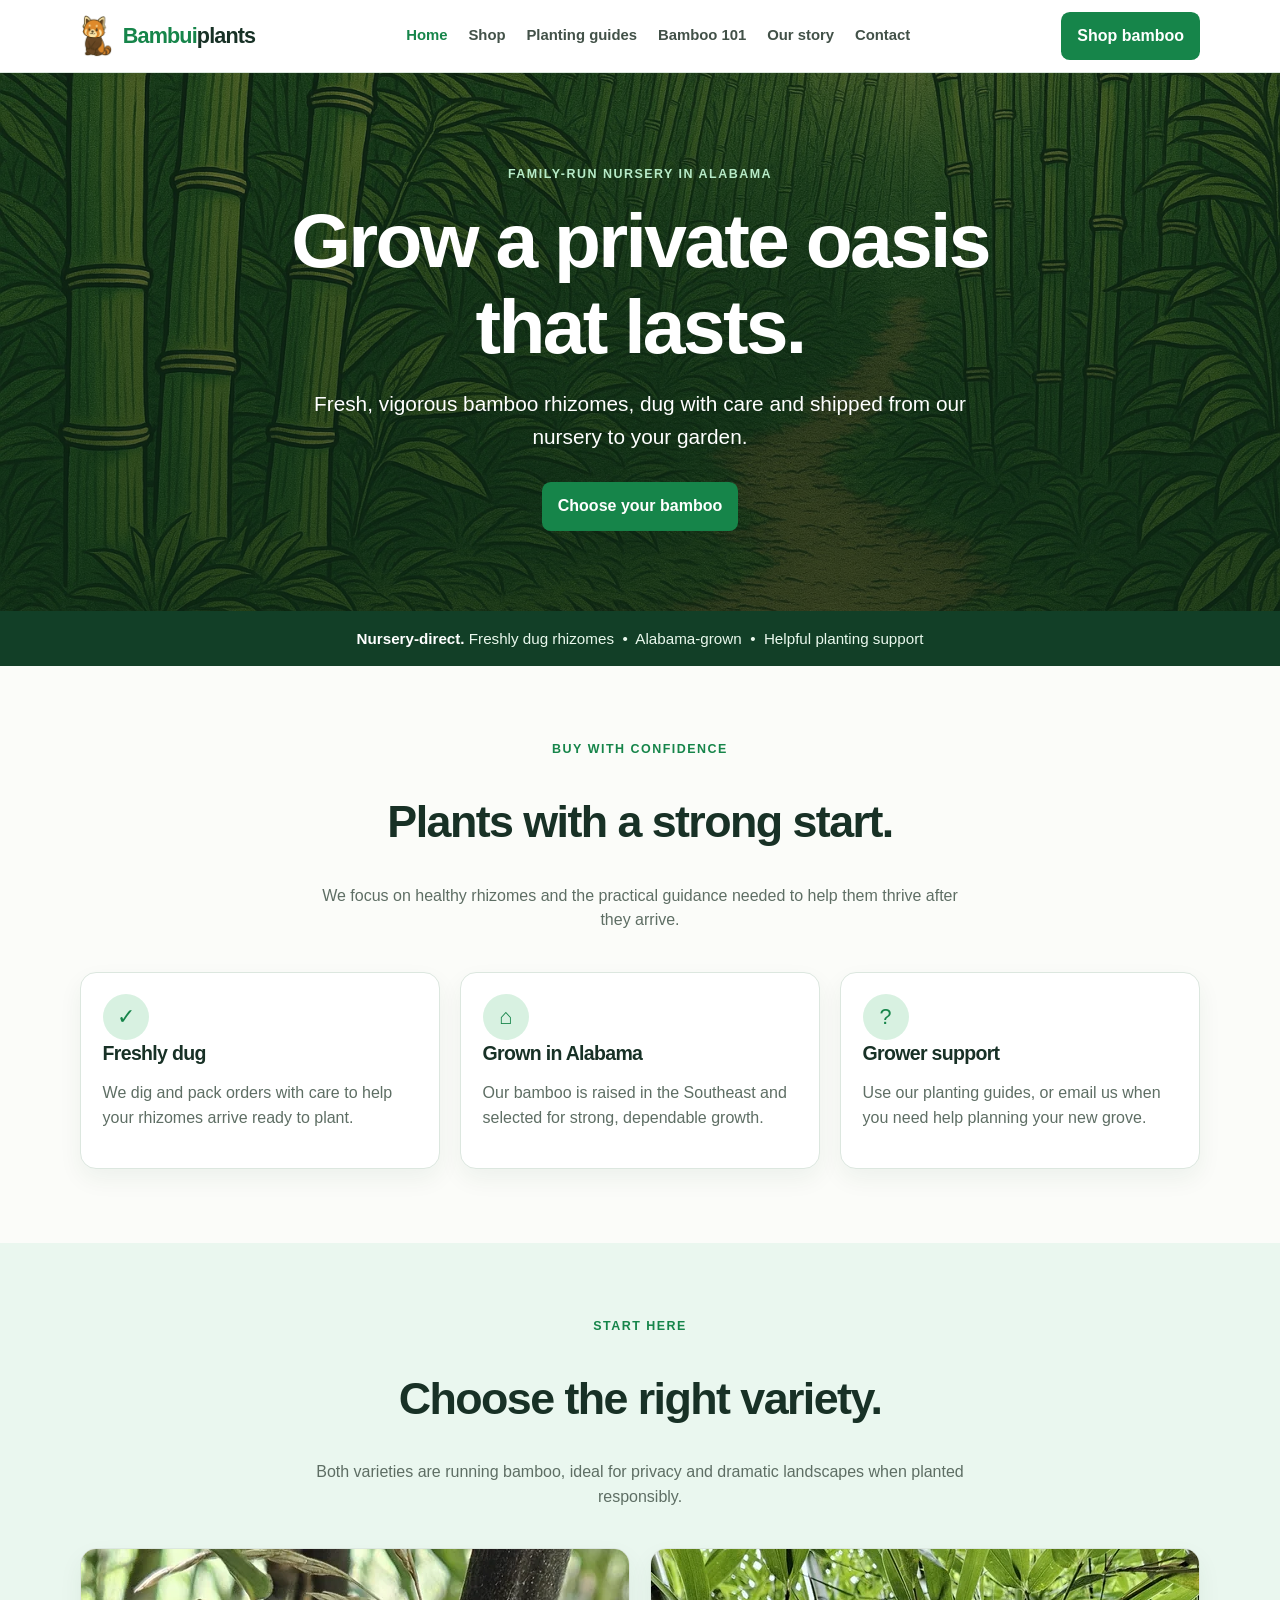
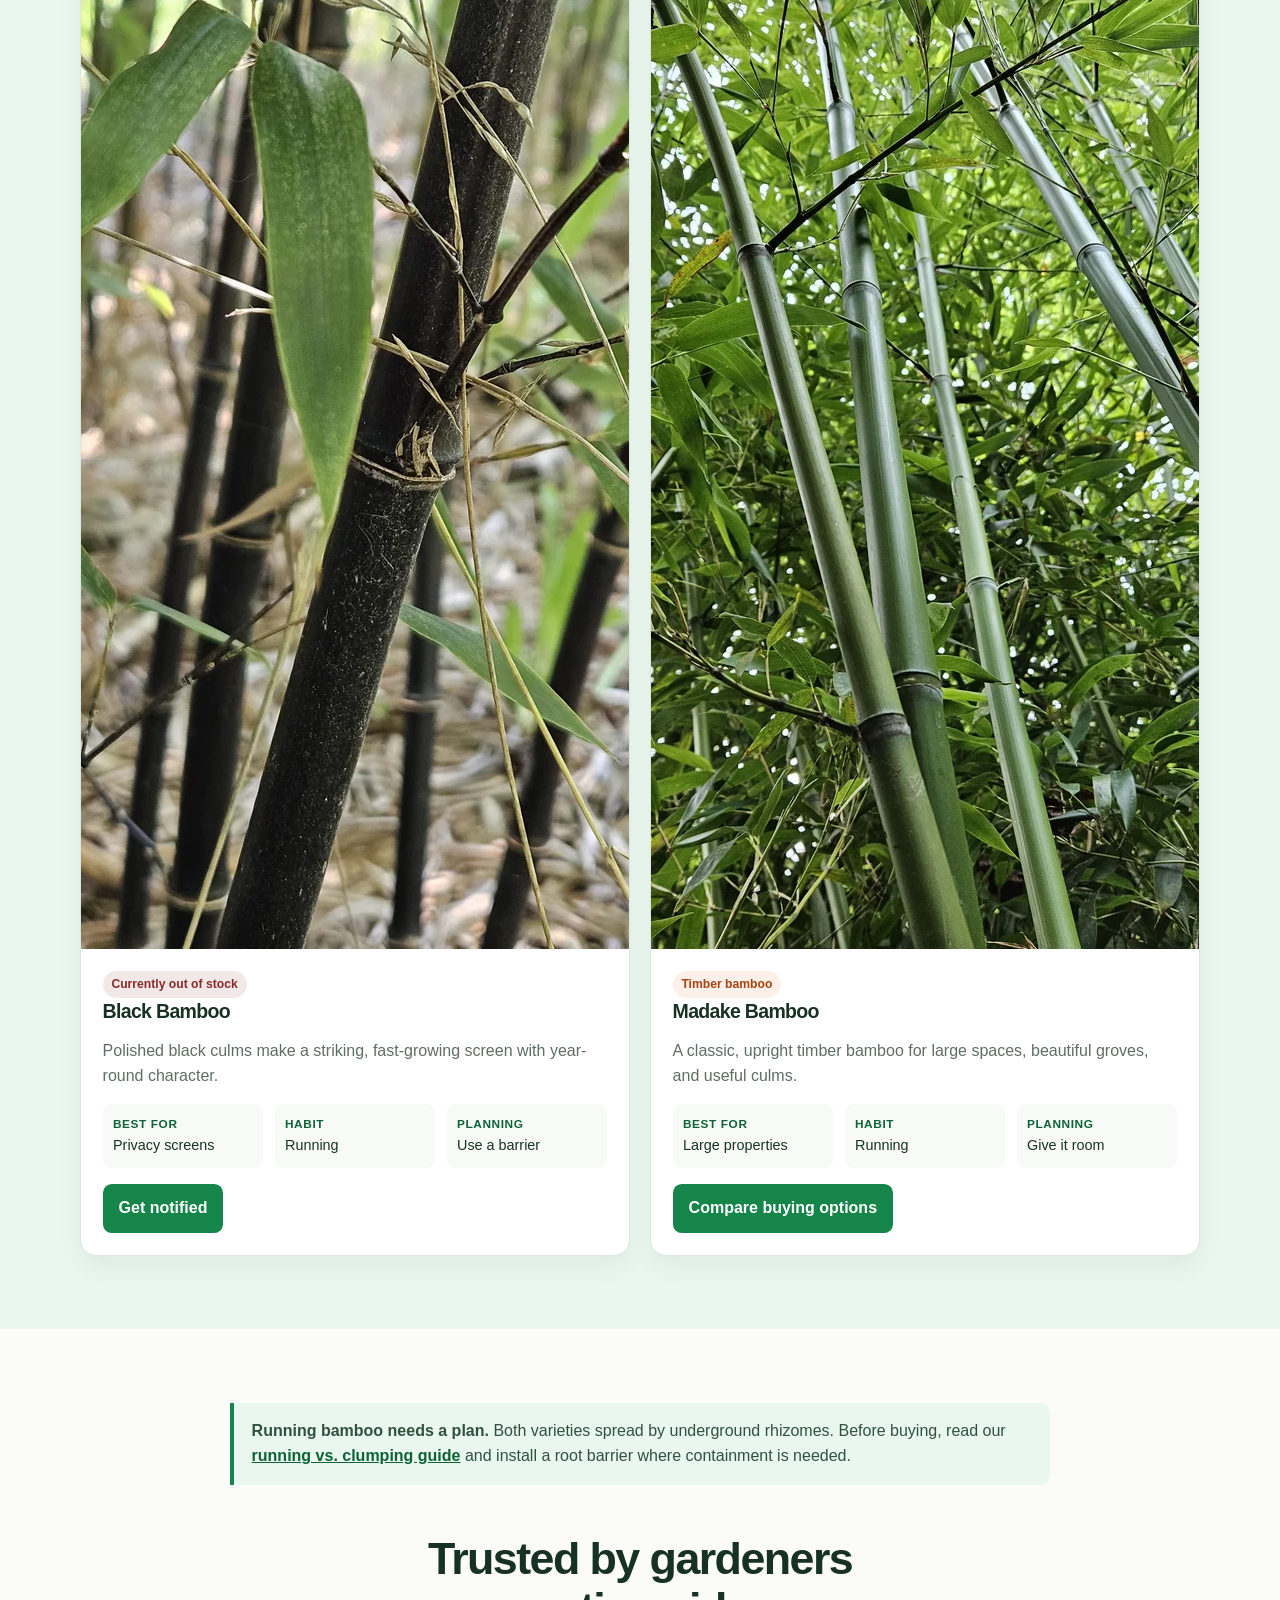
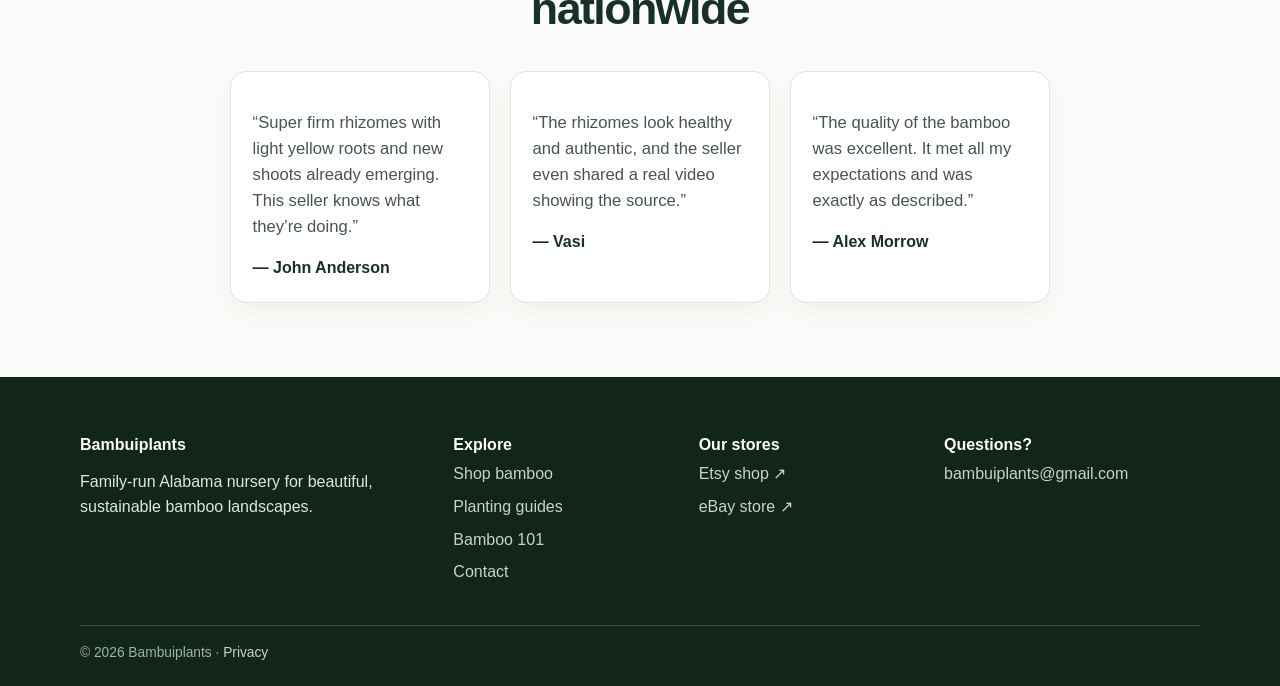
==== commit 2921de14: "Soften Black Bamboo out-of-stock tag on home" ====
--- a/index.html
+++ b/index.html
@@ -15,7 +15,7 @@
   <section class="hero"><div class="container hero-content"><p class="eyebrow">Family-run nursery in Alabama</p><h1>Grow a private oasis that lasts.</h1><p class="lead">Fresh, vigorous bamboo rhizomes, dug with care and shipped from our nursery to your garden.</p><a class="button button-primary" href="shop.html">Choose your bamboo</a></div></section>
   <div class="trust-bar"><div class="container"><strong>Nursery-direct.</strong> Freshly dug rhizomes &nbsp;•&nbsp; Alabama-grown &nbsp;•&nbsp; Helpful planting support</div></div>
   <section class="section"><div class="container"><div class="section-heading"><p class="eyebrow" style="color:var(--green)">Buy with confidence</p><h2>Plants with a strong start.</h2><p>We focus on healthy rhizomes and the practical guidance needed to help them thrive after they arrive.</p></div><div class="grid three"><article class="card"><div class="card-body"><div class="icon">✓</div><h3>Freshly dug</h3><p>We dig and pack orders with care to help your rhizomes arrive ready to plant.</p></div></article><article class="card"><div class="card-body"><div class="icon">⌂</div><h3>Grown in Alabama</h3><p>Our bamboo is raised in the Southeast and selected for strong, dependable growth.</p></div></article><article class="card"><div class="card-body"><div class="icon">?</div><h3>Grower support</h3><p>Use our planting guides, or email us when you need help planning your new grove.</p></div></article></div></div></section>
-  <section class="section section-muted"><div class="container"><div class="section-heading"><p class="eyebrow" style="color:var(--green)">Start here</p><h2>Choose the right variety.</h2><p>Both varieties are running bamboo, ideal for privacy and dramatic landscapes when planted responsibly.</p></div><div class="grid two"><article class="card"><img class="product-image" src="images/black-bamboo.webp" width="1000" height="1000" alt="Black Bamboo stalks"><div class="card-body"><span class="tag tag-soldout">Currently sold out</span><h3>Black Bamboo</h3><p>Polished black culms make a striking, fast-growing screen with year-round character.</p><div class="facts"><div class="fact"><b>Best for</b><span>Privacy screens</span></div><div class="fact"><b>Habit</b><span>Running</span></div><div class="fact"><b>Planning</b><span>Use a barrier</span></div></div><a class="button button-primary" href="contact.html">Get notified</a></div></article><article class="card"><img class="product-image" src="images/madake-bamboo.webp" width="1000" height="1000" alt="Madake Bamboo grove"><div class="card-body"><span class="tag">Timber bamboo</span><h3>Madake Bamboo</h3><p>A classic, upright timber bamboo for large spaces, beautiful groves, and useful culms.</p><div class="facts"><div class="fact"><b>Best for</b><span>Large properties</span></div><div class="fact"><b>Habit</b><span>Running</span></div><div class="fact"><b>Planning</b><span>Give it room</span></div></div><a class="button button-primary" href="shop.html#madake-bamboo">Compare buying options</a></div></article></div></div></section>
+  <section class="section section-muted"><div class="container"><div class="section-heading"><p class="eyebrow" style="color:var(--green)">Start here</p><h2>Choose the right variety.</h2><p>Both varieties are running bamboo, ideal for privacy and dramatic landscapes when planted responsibly.</p></div><div class="grid two"><article class="card"><img class="product-image" src="images/black-bamboo.webp" width="1000" height="1000" alt="Black Bamboo stalks"><div class="card-body"><span class="tag tag-soldout">Currently out of stock</span><h3>Black Bamboo</h3><p>Polished black culms make a striking, fast-growing screen with year-round character.</p><div class="facts"><div class="fact"><b>Best for</b><span>Privacy screens</span></div><div class="fact"><b>Habit</b><span>Running</span></div><div class="fact"><b>Planning</b><span>Use a barrier</span></div></div><a class="button button-primary" href="contact.html">Get notified</a></div></article><article class="card"><img class="product-image" src="images/madake-bamboo.webp" width="1000" height="1000" alt="Madake Bamboo grove"><div class="card-body"><span class="tag">Timber bamboo</span><h3>Madake Bamboo</h3><p>A classic, upright timber bamboo for large spaces, beautiful groves, and useful culms.</p><div class="facts"><div class="fact"><b>Best for</b><span>Large properties</span></div><div class="fact"><b>Habit</b><span>Running</span></div><div class="fact"><b>Planning</b><span>Give it room</span></div></div><a class="button button-primary" href="shop.html#madake-bamboo">Compare buying options</a></div></article></div></div></section>
   <section class="section"><div class="container content"><div class="notice"><strong>Running bamboo needs a plan.</strong> Both varieties spread by underground rhizomes. Before buying, read our <a href="blog.html#running-vs-clumping">running vs. clumping guide</a> and install a root barrier where containment is needed.</div><div class="section-heading" style="margin-top:3rem"><h2>Trusted by gardeners nationwide</h2></div><div class="grid three"><article class="card"><div class="card-body"><p>“Super firm rhizomes with light yellow roots and new shoots already emerging. This seller knows what they’re doing.”</p><strong>— John Anderson</strong></div></article><article class="card"><div class="card-body"><p>“The rhizomes look healthy and authentic, and the seller even shared a real video showing the source.”</p><strong>— Vasi</strong></div></article><article class="card"><div class="card-body"><p>“The quality of the bamboo was excellent. It met all my expectations and was exactly as described.”</p><strong>— Alex Morrow</strong></div></article></div></div></section>
 </main>
 <footer class="site-footer"><div class="container footer-grid"><div><h3>Bambuiplants</h3><p>Family-run Alabama nursery for beautiful, sustainable bamboo landscapes.</p></div><div><h3>Explore</h3><ul><li><a href="shop.html">Shop bamboo</a></li><li><a href="guides.html">Planting guides</a></li><li><a href="blog.html">Bamboo 101</a></li><li><a href="contact.html">Contact</a></li></ul></div><div><h3>Our stores</h3><ul><li><a href="https://www.etsy.com/shop/BambuiPlants" target="_blank" rel="noopener noreferrer">Etsy shop ↗</a></li><li><a href="https://www.ebay.com/usr/bambuiplants" target="_blank" rel="noopener noreferrer">eBay store ↗</a></li></ul></div><div><h3>Questions?</h3><a href="mailto:bambuiplants@gmail.com">bambuiplants@gmail.com</a></div></div><div class="container fineprint">© <span data-year></span> Bambuiplants · <a href="privacy.html">Privacy</a></div></footer><script src="site.js" defer></script>
--- a/styles.css
+++ b/styles.css
@@ -31,3 +31,8 @@
 .comparison { width:100%; border-collapse:collapse; background:white; border:1px solid var(--line); border-radius:.7rem; overflow:hidden; } .comparison th,.comparison td { padding:.85rem; text-align:left; vertical-align:top; border-bottom:1px solid var(--line); } .comparison th { background:#e6f5eb; } .comparison tr:last-child td { border-bottom:0; }
 .site-footer { background:#12251a; color:#dce9e0; padding:3.5rem 0 1.4rem; } .footer-grid { display:grid; grid-template-columns:1.6fr 1fr 1fr 1.2fr; gap:2rem; } .site-footer h3 { color:#fff; font-size:1rem; letter-spacing:0; } .site-footer ul { list-style:none; padding:0; margin:0; } .site-footer li { margin:.5rem 0; } .site-footer a { color:#c4d5c9; text-decoration:none; } .site-footer a:hover { color:#fff; } .fineprint { margin-top:2rem; padding-top:1rem; border-top:1px solid #385142; color:#9db5a4; font-size:.86rem; }
 @media (max-width:760px) { .header-inner { min-height:65px; } .brand { font-size:1.15rem; } .brand img { width:29px; height:36px; } .menu-toggle { display:block; } .site-nav { display:none; position:absolute; top:65px; left:0; right:0; padding:.8rem 1rem 1rem; flex-direction:column; align-items:stretch; gap:0; background:white; border-bottom:1px solid var(--line); box-shadow:0 8px 18px rgba(0,0,0,.06); } .site-nav[data-open=true] { display:flex; } .site-nav a { padding:.75rem .25rem; } .header-actions .button { font-size:.84rem; padding:.58rem .68rem; } .hero { min-height:510px; } .hero-content { padding:3rem 0; } .three,.two,.footer-grid { grid-template-columns:1fr; } .section { padding:3.4rem 0; } .facts { grid-template-columns:1fr; } .product-actions { grid-template-columns:1fr; } .comparison { display:block; overflow-x:auto; } }
+
+.tag-soldout { background:#f3e8e8; color:#8a2b2b; }
+.button-quiet { background:#eef4ef; color:var(--green-dark); }
+.button-quiet:hover { background:#dceee2; }
+.soldout-note { margin:1rem 0 0; font-size:.95rem; }
